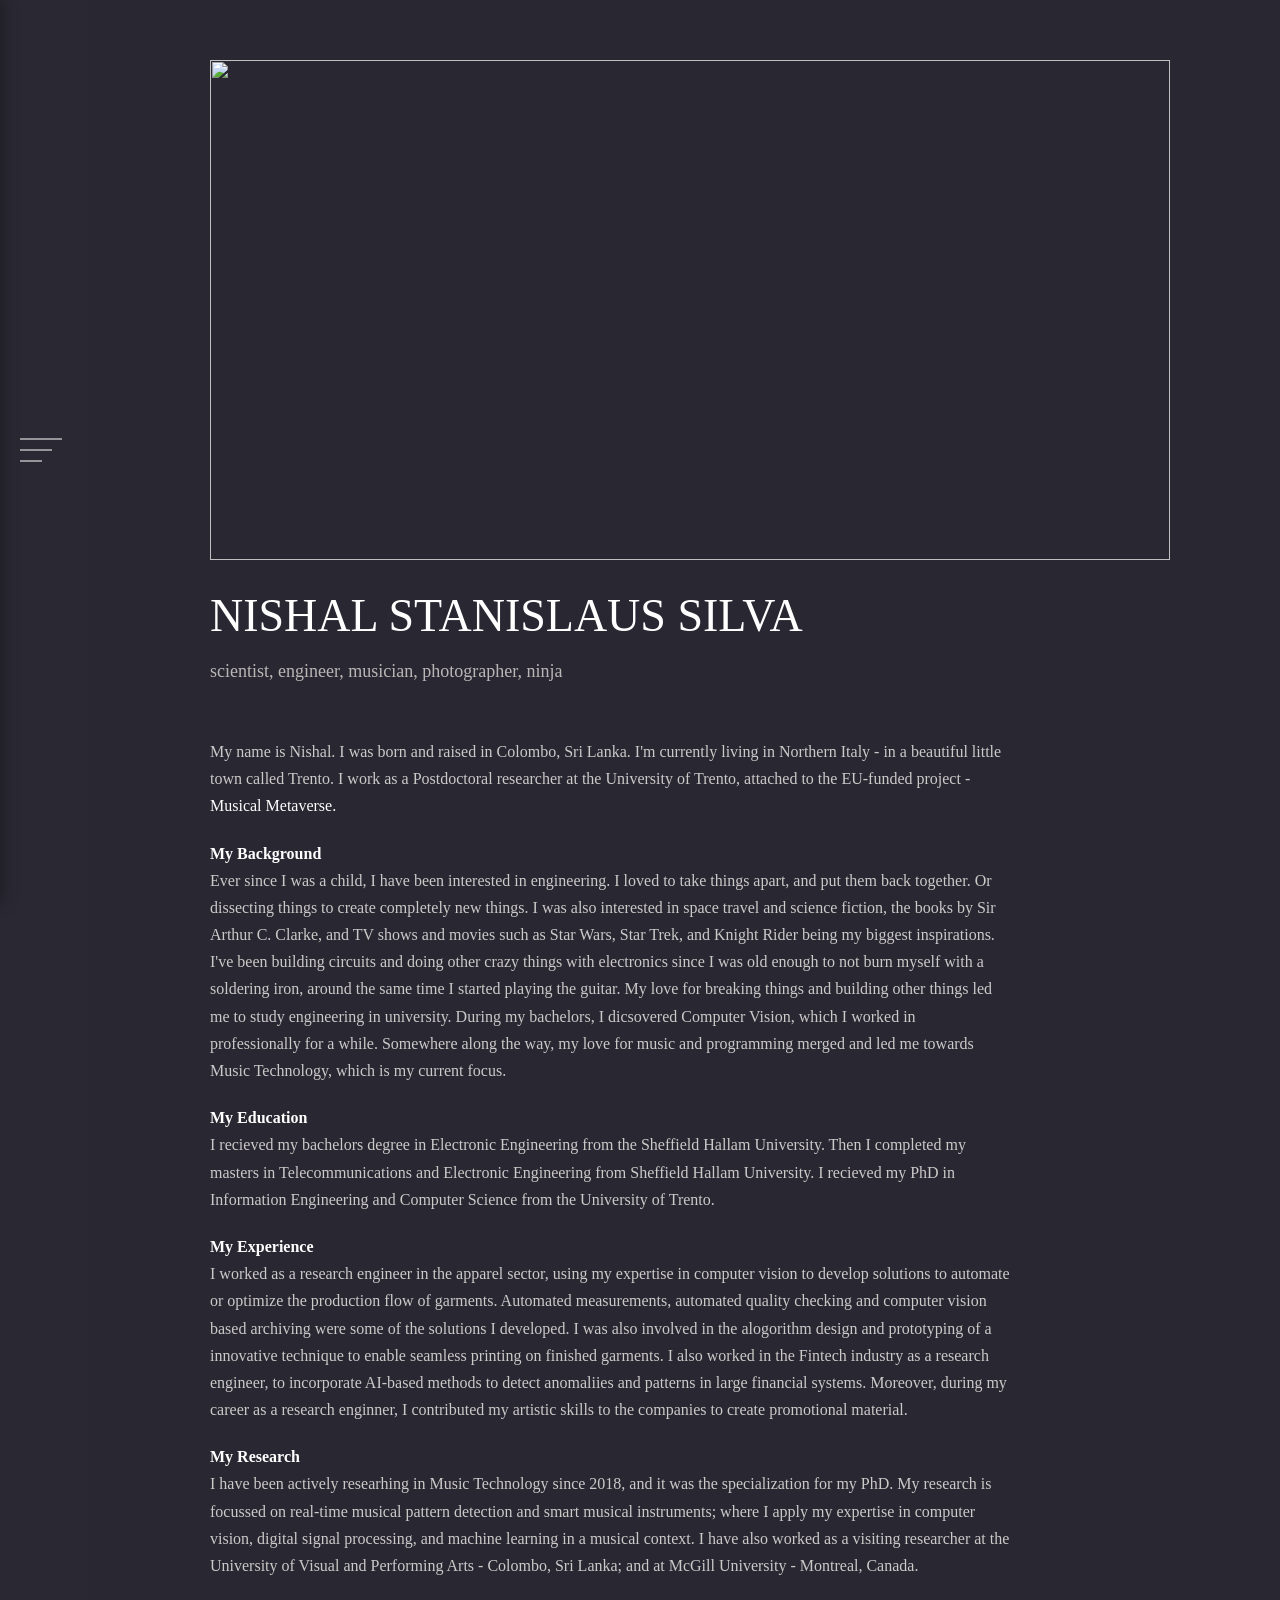
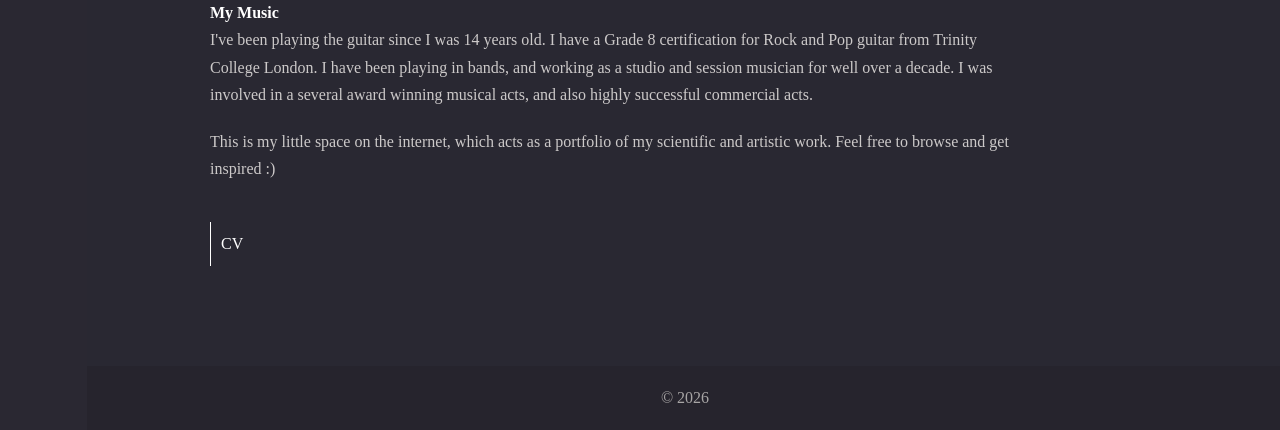
==== about.html @ fa731718 "08-09-202622:12" ====
<!DOCTYPE html>
<html lang="en">
<head>
	<meta charset="UTF-8">
	<meta http-equiv="X-UA-Compatible" content="IE=edge">
	<meta name="viewport" content="width=device-width, initial-scale=1, maximum-scale=1">

	<title>NISHAL</title>

	<link rel="shortcut icon" href="images/icon-black.svg" type="image/x-icon">
	<link rel="icon" href="images/icon-black.svg" type="image/x-icon">
	<link rel="stylesheet" href="css/swiper-bundle.min.css">
	<!-- <link rel="stylesheet" href="css/font-awesome.min.css"> -->
	<link rel="stylesheet" href="https://cdnjs.cloudflare.com/ajax/libs/font-awesome/6.0.0-beta3/css/all.min.css">
	<link rel="stylesheet" href="css/magnific-popup.min.css">
	<link rel="stylesheet" href="css/animate.min.css">
	<link rel="stylesheet" href="css/main.css">
</head>
<body>

<div class="menu-overlay"></div>

<main class="main">

	<div class="s-about">
		
		<div class="sidebar">
			<div class="menu-wrap">
				<a href="index.html" class="sidebar-logo">
					<img src="images/logo-gray.svg" alt="Nishal">
				</a>
				<nav class="menu-nav">
					<ul>
						<li><a href="index.html">Home</a></li>
						<li><a href="about.html">About me</a></li>
						<li><a href="cv.html">CV</a></li>
						<li><a href="research.html">Research</a></li>
						<li><a href="publications.html">Publications</a></li>
						<li><a href="music.html">Music</a></li>
						<li><a href="photography.html">Photography</a></li>
						<!-- <li><a href="gallery.html">Gallery</a></li>
						<li><a href="contact.html">Contact</a></li> -->
					</ul>
	
					<div class="menu-contacts">
						<a href="https://t.me/ns2max" target="_blank" class="menu-contacts__item">
							<span class="menu-contacts__icon">
								<i class="fab fa-telegram"></i>
							</span>
							<p>ns2max</p>
						</a>
	
						<a href="index.html" class="menu-contacts__item">
							<span class="menu-contacts__icon">
								<i class="fa fa-envelope"></i>
							</span>
							<p>nishal.silva@unitn.it</p>
						</a>
	
						<div class="menu-social">
							<a href="https://www.linkedin.com/in/nishal-silva/" target="_blank" class="menu-social__item">
								<i class="fa-brands fa-linkedin"></i>
							</a>
							<a href="https://www.researchgate.net/profile/Nishal-Silva-3" target="_blank" class="menu-social__item">
								<i class="fa-brands fa-researchgate"></i>
							</a>
							<a href="https://orcid.org/0000-0003-0406-7459" target="_blank" class="menu-social__item">
								<i class="fa-brands fa-orcid"></i>
							</a>
							<a href="https://github.com/ns2max" target="_blank" class="menu-social__item">
								<i class="fa-brands fa-github"></i>
							</a>
							<a href="https://www.instagram.com/nishal91" target="_blank" class="menu-social__item">
								<i class="fab fa-instagram"></i>
							</a>
						</div>
					</div>
					<div class="menu-close__wrap">
						<a href="#" class="menu-close"><img style="transform: rotate(180deg);" src="images/arrow-right.svg" alt=""></a>
					</div>
				</nav>
			</div>
	
			<a href="index.html" class="logo">
				<img src="images/logo-gray.svg" alt="">
			</a>
	
			<a href="#" class="hamburger-button">
				<span></span>
				<span></span>
				<span></span>
			</a>
		</div>

		<div class="content-page about-content content" style="background-image: url('images/image-bg-3.jpg');">
			<div class="content-inner">
				<div class="left">
						<div class="left-avatar">
							<img src="images/gallery/56.jpg" class="wow animate__fadeInLeft" alt="">
						</div>
					</div>

				<div class="right">
					<div class="left-text">
						<h2 class="title wow animate__slideInLeft" data-wow-delay="0.1s">Nishal Stanislaus Silva</h2>
						<div class="subtitle wow animate__slideInLeft" data-wow-delay="0.2s">scientist, engineer, musician, photographer, ninja</div>
						
						<div class="about-desc">
							<p class="wow animate__fadeInLeft" data-wow-delay="0.3s"><strong class="color-white"></strong> <br>
								My name is Nishal. I was born and raised in Colombo, Sri Lanka. I'm currently living in Northern Italy - in a beautiful little town called Trento. I work as a Postdoctoral researcher at the University of Trento, attached to the EU-funded project - <a href="https://musmet.eu/">Musical Metaverse.</a></p>

							<p class="wow animate__fadeInLeft" data-wow-delay="0.3s"><strong class="color-white">My Background</strong> <br>
								Ever since I was a child, I have been interested in engineering. I loved to take things apart, and put them back together. Or dissecting things to create completely new things. I was also interested in space travel and science fiction, the books by Sir Arthur C. Clarke, and TV shows and movies such as Star Wars, Star Trek, and Knight Rider being my biggest inspirations. I've been building circuits and doing other crazy things with electronics since I was old enough to not burn myself with a soldering iron, around the same time I started playing the guitar. My love for breaking things and building other things led me to study engineering in university. During my bachelors, I dicsovered Computer Vision, which I worked in professionally for a while. Somewhere along the way, my love for music and programming merged and led me towards Music Technology, which is my current focus.</p>

							<p class="wow animate__fadeInLeft" data-wow-delay="0.3s"><strong class="color-white">My Education</strong> <br>
								I recieved my bachelors degree in Electronic Engineering from the Sheffield Hallam University. Then I completed my masters in Telecommunications and Electronic Engineering from Sheffield Hallam University. I recieved my PhD in Information Engineering and Computer Science from the University of Trento.</p>

							<p class="wow animate__fadeInLeft" data-wow-delay="0.3s"><strong class="color-white">My Experience</strong> <br> 
								I worked as a research engineer in the apparel sector, using my expertise in computer vision to develop solutions to automate or optimize the production flow of garments. Automated measurements, automated quality checking and computer vision based archiving were some of the solutions I developed. I was also involved in the alogorithm design and prototyping of a innovative technique to enable seamless printing on finished garments. I also worked in the Fintech industry as a research engineer, to incorporate AI-based methods to detect anomaliies and patterns in large financial systems. Moreover, during my career as a research enginner, I contributed my artistic skills to the companies to create promotional material.</p>

							<p class="wow animate__fadeInLeft" data-wow-delay="0.3s"><strong class="color-white">My Research</strong> <br>
								I have been actively researhing in Music Technology since 2018, and it was the specialization for my PhD. My research is focussed on real-time musical pattern detection and smart musical instruments; where I apply my expertise in computer vision, digital signal processing, and machine learning in a musical context. I have also worked as a visiting researcher at the University of Visual and Performing Arts - Colombo, Sri Lanka; and at McGill University - Montreal, Canada.</p>

							<p class="wow animate__fadeInLeft" data-wow-delay="0.3s"><strong class="color-white">My Music</strong> <br>
								I've been playing the guitar since I was 14 years old. I have a Grade 8 certification for Rock and Pop guitar from Trinity College London. I have been playing in bands, and working as a studio and session musician for well over a decade. I was involved in a several award winning musical acts, and also highly successful commercial acts.</p>

							<p class="wow animate__fadeInLeft" data-wow-delay="0.3s">
								This is my little space on the internet, which acts as a portfolio of my scientific and artistic work. Feel free to browse and get inspired :)</p>

							<!-- <p class="wow animate__fadeInLeft" data-wow-delay="0.6s">With love for art and music, <strong class="color-white">Nishal Silva</strong></p> -->
						</div>

						<a class="link-portfolio wow animate__fadeInLeft" href="cv.html" data-wow-delay="1.2s">
							CV
							<img src="images/arrow-right.svg" alt="">
							<span class="right-border"></span>
						</a>
					</div>
				</div>
			</div>
		</div><!-- end about-content -->
	</div><!-- end s-about -->



</main>

<footer class="site-footer">
	<div class="footer-copyright">
		© 2026
	</div>
</footer>


<script src="js/jquery-3.7.0.min.js"></script>
<script src="js/swiper-bundle.min.js"></script>
<script src="js/wow.min.js"></script>
<script src="js/masonry.pkgd.min.js"></script>
<script src="js/imagesloaded.pkgd.min.js"></script>
<script src="js/magnific-popup.min.js"></script>
<script src="js/blazy.min.js"></script>
<script src="js/parazoom.min.js"></script>
<script src="js/script.js"></script>
</body>
</html>
---- css/main.css ----
@counter-style sinhalese-decimal {
  system: numeric;
  symbols: '' 'අ' 'ආ' 'ඇ' 'ඈ' 'ඉ' 'ඊ' 'උ' 'ඌ' 'එ' 'ඒ' 'ඔ' 'ඕ' 'ක' 'ඛ' 'ග' 'ඝ' 'ච' 'ඡ' 'ජ' 'ඣ' 'ට' 'ඨ' 'ඩ' 'ඪ' 'ණ' 'ත' 'ථ' 'ද' 'ධ' 'න' 'ඳ' 'ප' 'ෆ' 'බ' 'භ' 'ම';
  suffix: '. ';
}



/* Project List Styles */
.project-list {
    list-style: none;
    padding: 0;
    margin: 20px 0;
}

.project-item {
    padding: 15px 20px;
    margin: 10px 0;
    background: rgba(255, 255, 255, 0.05);
    border-left: 3px solid transparent;
    cursor: pointer;
    transition: all 0.3s ease;
}

.project-item:hover {
    background: rgba(255, 255, 255, 0.1);
    border-left-color: #fff;
    transform: translateX(10px);
}

.project-title {
    font-size: 1.1em;
    font-weight: 500;
    color: #fff;
}

/* Modal Styles */
.modal {
    display: none;
    position: fixed;
    z-index: 9999;
    left: 0;
    top: 0;
    width: 100%;
    height: 100%;
    overflow: hidden;
    background-color: rgba(0, 0, 0, 0.88);
    animation: fadeIn 0.3s;
}

@keyframes fadeIn {
    from { opacity: 0; }
    to   { opacity: 1; }
}

.modal-content {
    position: relative;
    background-color: #1a1a1a;
    margin: 4vh auto;
    padding: 50px 50px 40px 50px;
    border: 1px solid #2e2e2e;
    width: 90vw;
    max-width: 1100px;
    height: 90vh;
    overflow-y: auto;
    animation: slideIn 0.3s;
    box-shadow: 0 8px 40px rgba(0, 0, 0, 0.7);
    box-sizing: border-box;
}

@keyframes slideIn {
    from { transform: translateY(-40px); opacity: 0; }
    to   { transform: translateY(0);     opacity: 1; }
}

.modal-close {
    color: #666;
    position: absolute;
    top: 18px;
    right: 28px;
    font-size: 32px;
    font-weight: 300;
    line-height: 1;
    cursor: pointer;
    transition: color 0.2s;
    z-index: 1;
}

.modal-close:hover { color: #fff; }

.modal-title {
    color: #fff;
    font-size: 1.8em;
    margin-bottom: 25px;
    font-weight: 600;
    padding-right: 40px;
    line-height: 1.3;
}

.modal-description {
    color: #bbb;
    line-height: 1.85;
    font-size: 0.97em;
}

.modal-description p { margin-bottom: 15px; }
.modal-description a { color: #6e8aa9; text-decoration: underline; }

/* Modal scrollbar */
.modal-content::-webkit-scrollbar       { width: 6px; }
.modal-content::-webkit-scrollbar-track { background: #111; }
.modal-content::-webkit-scrollbar-thumb { background: #444; border-radius: 3px; }
.modal-content::-webkit-scrollbar-thumb:hover { background: #666; }

/* Modal image grid — flexbox, no float, no b-lazy */
.modal-image-grid {
    display: flex;
    flex-wrap: wrap;
    gap: 12px;
    margin-top: 25px;
    padding-top: 25px;
    border-top: 1px solid #2e2e2e;
}

.modal-image-grid .modal-img-item {
    flex: 1 1 220px;
    min-width: 0;
}

.modal-image-grid .modal-img-item img {
    display: block;
    width: 100%;
    height: auto;
    border: 1px solid #2e2e2e;
    transition: opacity 0.3s ease;
}

.modal-image-grid .modal-img-item img:hover {
    opacity: 0.85;
    cursor: zoom-in;
}

.modal-image-grid .modal-img-item .img-caption {
    font-size: 0.78em;
    color: #666;
    margin-top: 5px;
    text-align: center;
    letter-spacing: 0.5px;
}

.modal-image-grid .modal-img-item video {
    display: block;
    width: 100%;
    height: auto;
    border: 1px solid #2e2e2e;
}

@media screen and (max-width: 768px) {
    .modal-content {
        width: 96vw;
        height: 92vh;
        margin: 3vh auto;
        padding: 35px 22px 30px 22px;
    }

    .modal-image-grid .modal-img-item {
        flex: 1 1 100%;
    }
}


/* Force images to display in modal */
.modal-description img {
    display: block !important;
    width: 100% !important;
    height: auto !important;
    max-width: 100% !important;
    opacity: 1 !important;
    visibility: visible !important;
    margin: 15px 0 !important;
}

.modal-description .grid-single {
    display: block !important;
    margin: 20px 0 !important;
    width: 100% !important;
}

.modal-description .grid-sizer {
    display: block !important;
    width: 100% !important;
}

.modal-description .grid-item {
    display: inline-block !important;
    width: 31% !important;
    margin: 1% !important;
    vertical-align: top !important;
    opacity: 1 !important;
    visibility: visible !important;
}

.modal-description .grid-item a {
    display: block !important;
    opacity: 1 !important;
    visibility: visible !important;
}

.modal-description .grid-item img {
    display: block !important;
    width: 100% !important;
    height: auto !important;
    opacity: 1 !important;
    visibility: visible !important;
}

/* Override any b-lazy styles that might hide images */
.modal-description img.b-lazy,
.modal-description img.b-loaded {
    opacity: 1 !important;
    visibility: visible !important;
}





/* publications in press class
/* ------------------------------------------------------------------------ */
.publications-list-inpress {
  /* list-style:armenian; */
  list-style-type: sinhalese-decimal;
  padding: 0;
  margin: 0;
}

.publications-list-inpress li {
  margin-bottom: 0.5em;
  padding-bottom: 0.25em;
  padding-top: 0.25em;
  padding-left: 1.5em;
  padding-right: 1.5em;
  border-bottom: 1px solid #ccc;
  border-top: 1px solid #ccc;
  border-left: 1px solid #ccc;
  border-right: 1px solid #ccc;
  background-color: rgba(187, 100, 50, 0.1);
  border-radius: 2px;
  line-height: 1.25em
}

.publications-list-inpress .pub-title {
  font-size:120%;
  text-decoration: none;
  color: #6e8aa9;
  font-weight: bold;
  padding-bottom: 0.25em;
}

.publications-list-inpress .pub-authors {
  padding-left: 1em;
  font-size:90%;
}

.publications-list-inpress .pub-year {
  padding-left: 0.1em;
  font-size:70%;
  color: #e55b5b;
}

.publications-list-inpress .pub-journal {
  padding-left: 1em;
  font-size:80%;
  color: #93bbaf;
} 


/* ------------------------------------------------------------------------ */
/* publications class */
.publications-list {
  /* list-style:armenian; */
  list-style-type: sinhalese-decimal;
  padding: 0;
  margin: 0;
}

.publications-list li {
  margin-bottom: 0.5em;
  padding-bottom: 0.25em;
  padding-top: 0.25em;
  padding-left: 1.5em;
  padding-right: 1.5em;
  border-bottom: 1px solid #ccc;
  border-top: 1px solid #ccc;
  border-left: 1px solid #ccc;
  border-right: 1px solid #ccc;
  /* background-color: #716868; */
  border-radius: 2px;
  line-height: 1.25em
}

.publications-list .pub-title {
  font-size:120%;
  text-decoration: none;
  color: #6e8aa9;
  font-weight: bold;
  padding-bottom: 0.25em;
}

.publications-list .pub-authors {
  padding-left: 1em;
  font-size:90%;
}

.publications-list .pub-year {
  padding-left: 0.1em;
  font-size:70%;
  color: #e55b5b;
}

.publications-list .pub-journal {
  padding-left: 1em;
  font-size:80%;
  color: #93bbaf;
}


/* ------------------------------------------------------------------------ */
/* publications-talks class */
.publications-talks {
  /* list-style:armenian; */
  list-style-type: sinhalese-decimal;
  padding: 0;
  margin: 0;
}

.publications-talks li {
  margin-bottom: 0.5em;
  padding-bottom: 0.25em;
  padding-top: 0.25em;
  padding-left: 1.5em;
  padding-right: 1.5em;
  border-bottom: 1px solid #ccc;
  border-top: 1px solid #ccc;
  border-left: 1px solid #ccc;
  border-right: 1px solid #ccc;
  /* background-color: #716868; */
  border-radius: 2px;
  line-height: 1.25em
}


.publications-talks .pub-title {
  font-size:120%;
  text-decoration: none;
  color: #6e8aa9;
  font-weight: bold;
  padding-bottom: 0.25em;
}

.publications-talks .pub-year {
  padding-left: 0.1em;
  font-size:70%;
  color: #e55b5b;
}

.publications-talks .pub-location {
  padding-left: 1em;
  font-size:80%;
  color: #93bbaf;
}





/* ------------------------------------------------------------------------ */
/* cvitems class */
.cvitems {
  list-style:none;
  /* list-style-type: sinhalese-decimal; */
  padding: 0;
  margin: 0;
}

.cvitems li {
  margin-bottom: 0.5em;
  padding-bottom: 0.25em;
  padding-top: 0.25em;
  padding-left: 0.25em;
  padding-right: 0.25em;
  border-top: 0.5px solid #ccc;
  line-height: 1.25em
}


.cvitems .cv-title {
  /* font-size:120%; */
  text-decoration: none;
  /* color: #6e8aa9; */
  font-weight: bold;
  padding-bottom: 0.25em;
}

.cvitems .cv-year {
  float: right;
  font-size:70%;
  font-style: italic;
  color: #e55b5b;
}

.cvitems .cv-location {
  padding-left: 1em;
  font-size:80%;
  color: #93bbaf;
}





/* Fonts START */
@font-face {
  font-family: 'Roboto';
  src: local('Roboto Bold'), local('Roboto-Bold'),
      url('../fonts/Roboto-Bold.woff2') format('woff2');
  font-weight: 700;
  font-style: normal;
  font-display: swap;
}

@font-face {
  font-family: 'Roboto';
  src: local('Roboto Light'), local('Roboto-Light'),
      url('../fonts/Roboto-Light.woff2') format('woff2');
  font-weight: 300;
  font-style: normal;
  font-display: swap;
}

@font-face {
  font-family: 'Roboto';
  src: local('Roboto Black'), local('Roboto-Black'),
      url('../fonts/Roboto-Black.woff2') format('woff2');
  font-weight: 900;
  font-style: normal;
  font-display: swap;
}

@font-face {
  font-family: 'Roboto';
  src: local('Roboto Medium'), local('Roboto-Medium'),
      url('../fonts/Roboto-Medium.woff2') format('woff2');
  font-weight: 500;
  font-style: normal;
  font-display: swap;
}

@font-face {
  font-family: 'Roboto';
  src: local('Roboto'), local('Roboto-Regular'),
      url('../fonts/Roboto-Regular.woff2') format('woff2');
  font-weight: normal;
  font-style: normal;
  font-display: swap;
}
/* Fonts END */


/* Global Styles START */
:root {
  --color-def: #2a2832;
  --color-2: #2B2C30;
  --color-1: #2a2832;
  --color-3: #2a1832;
  --color-4: #171521;
  --color-contact: #4c4d51;
}
* {
  box-sizing: border-box;
}

html, body {
  overflow-x: hidden;
}

body {
  font-family: 'Roboto';
  background-color: var(--color-def);
  color: #fff;
  line-height: 1.5;
  margin: 0;
  padding: 0;
  min-width: 320px;
  position: relative;
  font-weight: 300;
}

input, label, textarea, button {
  font-family: 'Roboto';
  outline: none;
}

.menu-overlay {
  display: block;
  position: absolute;
  top: 0;
  left: 0;
  width: 100%;
  height: 100%;
  background-color: rgba(31, 29, 37, .8);
  z-index: 9;
  transition: 0.8s ease;
  transform: translateX(100%);
}

.menu-overlay__active {
  transform: none;
}

h1, h2, h3, h4, h5, h6, p {
  margin: 0;
}
p {
  margin-bottom: 20px;
}

h1 {
  font-size: 60px;
  font-weight: 300;
}

h2 {
  font-size: 24px;
  font-weight: 300;
}

.title-wrapper {
  margin: 0 auto 30px auto;
  max-width: 500px;
}

input, textarea, div {
  box-sizing: border-box;
}

.title {
  font-size: 46px;
  line-height: 52px;
  margin-bottom: 15px;
  text-transform: uppercase;
}
.subtitle {
  font-weight: 300;
  line-height: 1.6;
  margin-bottom: 25px;
  color: #bbb6b6;
  font-size: 18px;
}

a {
  color: #fff;
  text-decoration: none;
}

.uppercase {
  text-transform: uppercase;
}

.content {
  width: 100%;
  padding-left: 85px;
}
.content-inner {
  max-width: 1200px;
  margin: 0 auto;
}


/* ====== Zoom effect ====== */
.mfp-zoom-in {
  /* start state */
  /* animate in */
  /* animate out */
}
.mfp-zoom-in .mfp-with-anim {
  opacity: 0;
  transition: all 0.2s ease-in-out;
  transform: scale(0.8);
}
.mfp-zoom-in.mfp-bg {
  opacity: 0;
  transition: all 0.3s ease-out;
}
.mfp-zoom-in.mfp-ready .mfp-with-anim {
  opacity: 1;
  transform: scale(1);
}
.mfp-zoom-in.mfp-ready.mfp-bg {
  opacity: 0.8;
}
.mfp-zoom-in.mfp-removing .mfp-with-anim {
  transform: scale(0.8);
  opacity: 0;
}
.mfp-zoom-in.mfp-removing.mfp-bg {
  opacity: 0;
}

/* ====== Newspaper effect ====== */
.mfp-newspaper {
  /* start state */
  /* animate in */
  /* animate out */
}
.mfp-newspaper .mfp-with-anim {
  opacity: 0;
  -webkit-transition: all 0.2s ease-in-out;
  transition: all 0.5s;
  transform: scale(0) rotate(500deg);
}
.mfp-newspaper.mfp-bg {
  opacity: 0;
  transition: all 0.5s;
}
.mfp-newspaper.mfp-ready .mfp-with-anim {
  opacity: 1;
  transform: scale(1) rotate(0deg);
}
.mfp-newspaper.mfp-ready.mfp-bg {
  opacity: 0.8;
}
.mfp-newspaper.mfp-removing .mfp-with-anim {
  transform: scale(0) rotate(500deg);
  opacity: 0;
}
.mfp-newspaper.mfp-removing.mfp-bg {
  opacity: 0;
}

/* ====== Move-horizontal effect ====== */
.mfp-move-horizontal {
  /* start state */
  /* animate in */
  /* animate out */
}
.mfp-move-horizontal .mfp-with-anim {
  opacity: 0;
  transition: all 0.3s;
  transform: translateX(-50px);
}
.mfp-move-horizontal.mfp-bg {
  opacity: 0;
  transition: all 0.3s;
}
.mfp-move-horizontal.mfp-ready .mfp-with-anim {
  opacity: 1;
  transform: translateX(0);
}
.mfp-move-horizontal.mfp-ready.mfp-bg {
  opacity: 0.8;
}
.mfp-move-horizontal.mfp-removing .mfp-with-anim {
  transform: translateX(50px);
  opacity: 0;
}
.mfp-move-horizontal.mfp-removing.mfp-bg {
  opacity: 0;
}

/* ====== Move-from-top effect ====== */
.mfp-move-from-top {
  /* start state */
  /* animate in */
  /* animate out */
}
.mfp-move-from-top .mfp-content {
  vertical-align: top;
}
.mfp-move-from-top .mfp-with-anim {
  opacity: 0;
  transition: all 0.2s;
  transform: translateY(-100px);
}
.mfp-move-from-top.mfp-bg {
  opacity: 0;
  transition: all 0.2s;
}
.mfp-move-from-top.mfp-ready .mfp-with-anim {
  opacity: 1;
  transform: translateY(0);
}
.mfp-move-from-top.mfp-ready.mfp-bg {
  opacity: 0.8;
}
.mfp-move-from-top.mfp-removing .mfp-with-anim {
  transform: translateY(-50px);
  opacity: 0;
}
.mfp-move-from-top.mfp-removing.mfp-bg {
  opacity: 0;
}

/* ====== 3d unfold ====== */
.mfp-3d-unfold {
  /* start state */
  /* animate in */
  /* animate out */
}
.mfp-3d-unfold .mfp-content {
  perspective: 2000px;
}
.mfp-3d-unfold .mfp-with-anim {
  opacity: 0;
  transition: all 0.3s ease-in-out;
  transform-style: preserve-3d;
  transform: rotateY(-60deg);
}
.mfp-3d-unfold.mfp-bg {
  opacity: 0;
  transition: all 0.5s;
}
.mfp-3d-unfold.mfp-ready .mfp-with-anim {
  opacity: 1;
  transform: rotateY(0deg);
}
.mfp-3d-unfold.mfp-ready.mfp-bg {
  opacity: 0.8;
}
.mfp-3d-unfold.mfp-removing .mfp-with-anim {
  transform: rotateY(60deg);
  opacity: 0;
}
.mfp-3d-unfold.mfp-removing.mfp-bg {
  opacity: 0;
}

/* ====== Zoom-out effect ====== */
.mfp-zoom-out {
  /* start state */
  /* animate in */
  /* animate out */
}
.mfp-zoom-out .mfp-with-anim {
  opacity: 0;
  transition: all 0.3s ease-in-out;
  transform: scale(1.3);
}
.mfp-zoom-out.mfp-bg {
  opacity: 0;
  transition: all 0.3s ease-out;
}
.mfp-zoom-out.mfp-ready .mfp-with-anim {
  opacity: 1;
  transform: scale(1);
}
.mfp-zoom-out.mfp-ready.mfp-bg {
  opacity: 0.8;
}
.mfp-zoom-out.mfp-removing .mfp-with-anim {
  transform: scale(1.3);
  opacity: 0;
}
.mfp-zoom-out.mfp-removing.mfp-bg {
  opacity: 0;
}

.mfp-with-fade .mfp-content, .mfp-with-fade.mfp-bg {
  opacity: 0;
  transition: opacity .5s ease-out;
}
.mfp-with-fade.mfp-ready .mfp-content {
  opacity: 1;
}
.mfp-with-fade.mfp-ready.mfp-bg {
  opacity: 0.8;
}
.mfp-with-fade.mfp-removing.mfp-bg {
  opacity: 0;
}

.text-center {
  text-align: center;
}
.color-white {
  color: #fff;
}

.prz-custom-cursor {
  background-repeat: no-repeat;
  background-size: contain;
}
.wow {
  animation-duration: 1.5s;
}
/* Global Styles END */

/* Settings START */
.settings-wrap {
  position: fixed;
  top: 50%;
  transform: translateY(-50%) translateX(calc(100% - 50px));
  right: 0;
  z-index: 15;
  display: flex;
  align-items: center;
  transition: 0.5s ease;
}
.settings-wrap.is-active {
  transform: translateY(-50%);
}
.settings-btn {
  color: var(--color-1);
  background-color: #fff;
  display: flex;
  justify-content: center;
  align-items: center;
  width: 50px;
  height: 50px;
  cursor: pointer;
  font-size: 22px;
}
.settings-btn i {
  animation: rotate 7s linear infinite;
}
@keyframes rotate {
  from {
    transform: rotate(0deg);
  }
  to {
    transform: rotate(360deg);
  }
}

.settings-content {
  background-color: #413f4b;
  color: #fff;
  min-width: 300px;
  padding: 30px 20px;
}

.settings-title {
  font-size: 18px;
  font-weight: 700;
  margin-bottom: 10px;
}

.settings-color-wrap {
  display: flex;
  column-gap: 10px;
}
.settings-color-item {
  width: 30px;
  height: 30px;
  display: inline-block;
  cursor: pointer;
  border: 1px solid #fff;
}
.settings-color-item.color-1 {
  background-color: var(--color-1);
}
.settings-color-item.color-2 {
  background-color: var(--color-2);
}
.settings-color-item.color-3 {
  background-color: var(--color-3);
}
.settings-color-item.color-4 {
  background-color: var(--color-4);
}
/* Settings END */

/* Sidebar START */
.sidebar-logo {
  position: absolute;
  top: 30px;
  left: 50px;
  z-index: 1;
}
.sidebar-logo img {
  max-width: 47px;
}
.menu-wrap {
  position: fixed;
  left: 0;
  top: 0;
  height: 100%;
  background-color: #8e9093;
  box-shadow: 0px 0px 15.3px 1.7px rgba(0, 0, 0, 0.34);
  z-index: 11;
  transition: 0.5s ease;
  transform: translateX(-100%);
  overflow-y: auto;
  -ms-overflow-style: none;
  scrollbar-width: none
}

.menu-nav {
  padding: 50px;
  padding-top: 200px;
  transition: 0.5s ease;
  opacity: 0;
  transform: translateX(-100%);
  z-index: 0;
  position: relative;
  
}

@media screen and (min-height: 610px) {
  .menu-nav {
    height: 100%;
  }
}

.menu-nav::before {
  content: '';
  display: block;
  position: absolute;
  top: 0;
  left: 0;
  width: 100%;
  height: 100%;
  background-color: var(--color-def);
  transition: 0.8s ease;
  transform: translateX(-100%);
  z-index: -1;
}

.menu-nav ul {
  padding: 0;
  margin: 0;
}

.menu-nav ul li {
  list-style-type: none;
}

.menu-nav ul li:nth-last-child(n+2) a {
  margin-bottom: 25px;
}

.menu-nav ul a {
  text-transform: uppercase;
  text-decoration: none;
  font-weight: 300;
  font-size: 20px;
  display: block;
  letter-spacing: 2px;
  position: relative;
  transition: 0.5s ease;
}

.menu-nav ul a:hover {
  transform: translateX(15px);
}

.menu-nav ul a:hover:before {
  opacity: 1;
}

.menu-nav ul a::before {
  content: '\f054';
  font: normal normal normal 15px/1 "FontAwesome";
  display: inline-block;
  transition: 0.5s ease;
  opacity: 0;
  margin-left: -15px;
  position: absolute;
  left: -15px;
  top: 50%;
  transform: translateY(-50%);
}

.menu-nav .menu-contacts {
  margin-top: 50px;
}

.menu-nav .menu-contacts .menu-contacts__item {
  display: flex;
  align-items: center;
  font-size: 16px;
  letter-spacing: 0;
  color: #fff;
  opacity: 0.5;
  transition: opacity 0.8s ease;
}

.menu-nav .menu-contacts .menu-contacts__item:hover {
  opacity: 1;
}

.menu-nav .menu-contacts .menu-contacts__icon {
  display: inline-block;
  margin-right: 15px;
  min-width: 20px;
  text-align: center;
}

.menu-nav .menu-contacts .menu-contacts__icon i {
  display: inline-block;
  font-size: 20px;
}

.menu-nav .menu-contacts .menu-contacts__item p {
  margin-bottom: 0;
}

.menu-nav .menu-contacts .menu-contacts__item:nth-last-child(n+2) {
  margin-bottom: 25px;
}

.menu-nav .menu-social {
  display: flex;
  column-gap: 10px;
  margin-top: 50px;
  margin-left: -10px;
}

.menu-nav .menu-social a {
  font-size: 24px;
  display: flex;
  flex-direction: column;
  align-items: center;
  justify-content: center;
  color: rgba(255, 255, 255, 0.7);
  transition: 0.7s ease;
  border: 2px solid transparent;
  width: 40px;
  height: 40px;
  border-radius: 50%;
}

.menu-nav .menu-social a i {
  font-size: 18px;
}

.menu-nav .menu-social a:hover {
  color: #fff;
  border: 2px solid #fff;
}

.menu-close__wrap {
  margin-top: 30px;
}

.menu-close {
  display: flex;
  flex-direction: column;
  justify-content: center;
  height: 50px;
  width: 70px;
  position: relative;
}

.menu-close:hover img {
  margin-left: -20px;
}

.menu-close img {
  width: 40px;
  transition: 0.5s ease;
}

.menu-active {
  transform: none;
}

.menu-item-active {
  opacity: 1;
  transform: none;
}

.menu-item-active::before {
  transform: none;
}

.def-row {
  display: flex;
}

.sidebar {
  position: absolute;
  left: 0;
  top: 0;
  z-index: 9;
  background-color: var(--color-def);
  height: 100%;
  padding: 30px 20px;
}

.sidebar .logo {
  display: block;
}

.sidebar .logo img {
  width: 47px;
  display: block;
}

.sidebar .hamburger-button {
  display: block;
  position: fixed;
  top: 50%;
  transform: translateY(-50%);
  width: 42px;
}

.sidebar .hamburger-button:hover span:nth-child(1) {
  width: 22px;
}

.sidebar .hamburger-button:hover span:nth-child(2) {
  width: 32px;
}

.sidebar .hamburger-button:hover span:nth-child(3) {
  width: 42px;
}

.sidebar .hamburger-button span {
  display: block;
  height: 1px;
  background-color: #fff;
}

.sidebar .hamburger-button span:nth-last-child(n+2) {
  margin-bottom: 10px;
}

.sidebar .hamburger-button span:nth-child(1) {
  width: 42px;
  transition: 0.3s ease;
}

.sidebar .hamburger-button span:nth-child(2) {
  width: 32px;
}

.sidebar .hamburger-button span:nth-child(3) {
  width: 22px;
  transition: 0.5s ease;
}
/* Sidebar END */


/* Banner START */
.prelodaer-wrap {
  position: fixed;
  top: 0;
  left: 0;
  width: 100%;
  height: 100%;
  background-color: #8e9093;
  z-index: 99;
  animation: preloader 1.8s 1.8s ease forwards;
}
.preloader-item {
  display: flex;
  justify-content: center;
  align-items: center;
  height: 100%;
  position: relative;
  z-index: 0;
}
.preloader-item::after {
  content: '';
  display: block;
  position: absolute;
  top: 0;
  left: 0;
  width: 100%;
  height: 100%;
  background-color: var(--color-def);
  transform: translateX(100%);
  animation: overlay 2s 0.1s ease forwards;
  z-index: -1;
}
.preloader-item img {
  max-width: 120px;
  display: block;
  transform: translateX(100%);
  opacity: 0;
  animation: overlay 2s 0.5s ease forwards;
}

@keyframes overlay {
  from {
    transform: translateX(100%);
    opacity: 0;
  }
  to {
    transform: none;
    opacity: 1;
  }
}
@keyframes img {
  from {
    transform: translateX(100%);
  }
  to {
    transform: none;
  }
}
@keyframes preloader {
  from {
    transform: translateX(0);
  }
  to {
    transform: translateX(-100%);
  }
}

.home {
  height: 100vh;
}

.swiper-banner .swiper-slide {
  padding: 70px 70px 70px 0;
}
.banner-item {
  height: calc(100vh - 140px);
  padding: 150px 70px 70px 70px;
  display: flex;
  flex-direction: column;
  justify-content: center;
  position: relative;
  z-index: 0;
  background-repeat: no-repeat;
  background-size: cover;
  box-shadow: 0px 4px 4px rgba(34, 32, 32, 0.1);
}
.banner-item::before {
  content: '';
  display: block;
  position: absolute;
  top: 0;
  left: 0;
  width: 100%;
  height: 100%;
  background-color: rgba(65, 54, 54, 0.5);
  z-index: -1;
}
.banner-content {
  max-width: 650px;
}
.banner-content-wide {
  max-width: 850px;
}
.banner-title-mini {
  font-size: 16px;
  display: inline-block;
  margin-bottom: 20px;
}
.banner-title-mini::before {
  content: '';
  display: inline-block;
  height: 1px;
  width: 30px;
  background-color: #fff;
  margin-right: 20px;
  vertical-align: middle;
}
.banner-title {
  font-size: 45px;
  line-height: 55px;
  font-weight: 700;
  margin-bottom: 5px;
}
.banner-desc {
  color: #f0eded;
  font-size: 18px;
  line-height: 24px;
  max-width: 550px;
}
.banner-desc-wide {
  color: #f0eded;
  font-size: 18px;
  line-height: 24px;
  max-width: 850px;
}


.animeslide-slide.swiper-slide-active [data-animate] {
	opacity: 1;
	transform: none;
}
.animeslide-slide.swiper-slide-active .banner-title-mini {
	transition-delay: 0.3s;
}
.animeslide-slide.swiper-slide-active .banner-title {
	transition-delay: 0.6s;
}
.animeslide-slide.swiper-slide-active .banner-desc {
	transition-delay: 0.9s;
}
.animeslide-slide.swiper-slide-active .banner-desc-wide {
	transition-delay: 0.9s;
}
.animeslide-slide.swiper-slide-active .banner-btn {
	transition-delay: 1.2s;
}
.animeslide-slide.swiper-slide-active .banner-right img {
	transition-delay: 1.6s;
}
.animeslide-slide.swiper-slide-active .banner-right::before {
	transition-delay: 1.8s;
	transition-duration: 0.8s;
	opacity: 1;
}
 
[data-animate] {
	opacity: 0;
	transition: all 0.8s ease-out;
}
[data-animate="bottom"] {
	transform: translate3d(0, 15px, 0);
}

.banner-nav-wrap {
  background-color: var(--color-def);
  display: flex;
  align-items: center;
  column-gap: 20px;
  position: absolute;
  bottom: 70px;
  right: 70px;
  z-index: 1;
  height: 60px;
  width: 400px;
  padding: 0 20px;
}
.banner-btn a {}

.swiper-banner .swiper-button-next, .swiper-rtl .swiper-button-prev,
.swiper-banner .swiper-button-prev, .swiper-rtl .swiper-button-next,
.swiper-banner .swiper-scrollbar {
  color: #fff;
  position: static;
  margin: 0;
}
.swiper-banner .swiper-button-next::after, .swiper-rtl .swiper-button-prev::after,
.swiper-banner .swiper-button-prev::after, .swiper-rtl .swiper-button-next::after {
  font-size: 22px !important;
}
.swiper-banner .swiper-scrollbar-drag {
  background-color: #c5c5ca;
}
/* Banner END */


/* Contact page START */
.contact-title {
  max-width: 600px;
  margin: 0 auto;
}
.contact-content {
  padding: 100px 0 100px 88px;
  min-height: 100vh;
  position: relative;
  z-index: 0;
  background-size: cover;
  background-repeat: no-repeat;
  display: flex;
  align-items: center;
}
.contact-content::before {
  content: '';
  position: absolute;
  top: 0;
  left: 0;
  width: 100%;
  height: 100%;
  z-index: -1;
  background-color: var(--color-def);
  opacity: 0.7;
}
.contact-content .title-center {
  max-width: 700px;
  margin: 0 auto 50px auto;
}
.contact-row {
  display: flex;
  align-items: center;
  justify-content: center;
  column-gap: 40px;
}

.s-contact .left {
  padding: 60px 40px 40px 40px;
  background-color: #333335;
  width: 400px;
  font-weight: 300;
}

.s-contact .left label,
.s-contact .left input,
.s-contact .left textarea {
  display: block;
  font-size: 16px;
  color: #fff;
  font-weight: 300;
  transition: 0.35s ease;
}

.s-contact .left input,
.s-contact .left textarea {
  background-color: transparent;
  border: 1px solid #797a7d;
  padding: 10px 20px;
  width: 100%;
  margin-bottom: 10px;
}

.s-contact .left label {
  background-color: #3c3a3a;
  display: inline-block;
  position: absolute;
  top: -10px;
  left: 10px;
  padding-left: 10px;
  padding-right: 10px;
  transition: 0.5s ease;
  color: #bab9b9;
  font-size: 14px;
}

.input-field {
  position: relative;
  margin-bottom: 30px;
}
.input-field:hover input,
.input-field:hover textarea {
  border-color: #fff;
}
.input-field:hover label {
  color: #fff;
}
.input-field input:focus,
.input-field textarea:focus {
  border-color: #fff;
}
.input-field input:focus ~ label,
.input-field textarea:focus ~ label {
  color: #fff;
}

.input-field.is-active label {
  color: #fff;
}
.input-field.is-active input,
.input-field.is-active textarea {
  border-color: #fff;
}

.s-contact .button-field {
  text-align: center;
}
.s-contact .left button {
  background-color: #707174;
  color: #fff;
  border: none;
  display: inline-block;
  font-weight: 300;
  padding: 15px 50px;
  font-size: 16px;
  text-transform: uppercase;
  font-weight: 300;
  cursor: pointer;
  overflow: hidden;
  position: relative;
  z-index: 0;
  transition: 0.5s ease;
}
.s-contact .left button:hover::after {
  transform: none;
}
.s-contact .left button::after {
  content: '';
  display: block;
  position: absolute;
  background-color: #636467;
  top: 0;
  left: 0;
  width: 100%;
  height: 100%;
  z-index: -1;
  transition: 0.5s ease;
  transform: translateY(-100%);
}

.contact-info-item {
  display: flex;
  font-size: 18px;
  margin-bottom: 20px;
}
.contact-info-title {
  font-size: 20px;
  font-weight: 400;
  margin-bottom: 5px;
}
.contact-info-icon {
  margin-right: 15px;
  min-width: 24px;
  text-align: center;
  font-size: 20px;
}

.contact-social {
  margin-top: 50px;
}
.contact-social-title {
  margin-bottom: 15px;
  font-size: 20px;
  font-weight: 400;
}
.contact-social-row {
  display: flex;
  column-gap: 10px;
  margin-left: -10px;
}
.contact-social-row a {
  font-size: 24px;
  display: flex;
  flex-direction: column;
  align-items: center;
  justify-content: center;
  color: rgba(255, 255, 255, 0.7);
  transition: 0.7s ease;
  border: 2px solid transparent;
  width: 40px;
  height: 40px;
  border-radius: 50%;
}
.contact-social-row a i {
  font-size: 18px;
}
.contact-social-row a:hover {
  color: #fff;
  border: 2px solid #fff;
}
.mfp-bg {
  opacity: .6;
}
.form-alert {
  max-width: 370px;
  margin: auto;
  text-align: center;
  background: #39393c;
  padding: 50px 30px;
  position: relative;
}
.form-alert p {
  margin-bottom: 0;
}
.mfp-close-btn-in .mfp-close {
  color: #fff !important;
}
/* Contact page END */

/* Album START */
.gallery-content {
  min-height: 1000px;
  overflow: hidden;
}
.grid-album {
  display: none;
}
.grid-album.is-active {
  display: block;
}

.album-tab {
  display: flex;
  justify-content: center;
  flex-wrap: wrap;
  column-gap: 15px;
  margin-bottom: 30px;
}

.album-tab a {
  border: 2px solid rgba(255, 255, 255, 0.7);
  border-radius: 30px;
  display: inline-block;
  padding: 5px 25px;
  transition: 0.5s ease;
  margin-bottom: 15px;
}
.album-tab a:hover {
  background-color: #fff;
  color: #000;
}
.album-tab a.is-active {
  background-color: #fff;
  color: #000;
  font-weight: 500;
}

.album-item a:hover .album-thumb img {
  transform: scale(1.1);
}
.album-thumb {
  margin-bottom: 10px;
  overflow: hidden;
}
.album-thumb img {
  width: 100%;
  height: 100%;
  display: block;
  transition: transform 1s ease;
}

.album-name {
  font-size: 22px;
  font-weight: 500;
  margin-bottom: 5px;
}
.album-desc {
  color: #c8c6c6;
  margin-bottom: 20px;
}

.grid-album::after {
  content: '';
  display: block;
  clear: both;
}
.grid-album .grid-sizer,
.grid-album .grid-item {
  width: calc(33% - 15px);
  margin-bottom: 15px;
}

.grid-album .grid-item {
  float: left;
  z-index: 0;
  overflow: hidden;
}
/* Album END */

/* Gallery START */
.grid-single {
  border-bottom: 1px solid #464545;
  padding-bottom: 50px;
}
.grid-single::after {
  content: '';
  display: block;
  clear: both;
}

.grid-single .grid-sizer,
.grid-single .grid-item {
  width: calc(25% - 15px);
  margin-bottom: 15px;
}

.grid-single .grid-item-video {
  width: calc(25% - 15px);
  margin-bottom: 15px;
}


.grid-single .grid-item {
  float: left;
  z-index: 0;
  overflow: hidden;
}


.grid-single .grid-item:hover a::before,
.grid-single .grid-item:hover a::after {
  opacity: 1;
}

.grid-single .grid-item img {
  display: block;
  width: 100%;
  transition: 0.35s ease;
}



.gallery-wrap {
  margin-left: 100px;
  padding: 100px 0;
}

.gallery-wrap .def-title-wrapper {
  text-align: center;
}

.b-lazy {
  -webkit-transition: opacity 500ms ease-in-out;
     -moz-transition: opacity 500ms ease-in-out;
       -o-transition: opacity 500ms ease-in-out;
          transition: opacity 500ms ease-in-out;
           max-width: 100%;
             opacity: 0;
}
.b-lazy.b-loaded {
  opacity: 1;
}

.grid-nav-wrap {
  display: flex;
  justify-content: center;
  align-items: center;
  margin-top: 35px;
  column-gap: 30px;
}
.grid-nav-wrap a {
  display: inline-block;
  padding: 10px 25px;
  background-color: #383636;
  font-weight: 300;
  font-size: 16px;
  transition: background-color 0.35s ease;
  vertical-align: middle;
}
.grid-nav-wrap a:hover {
  background-color: #545050;
}
/* Gallery END */



/* About page START */
.about-content {
  padding: 60px 0 100px 100px;
  position: relative;
  z-index: 0;
  background-size: cover;
  background-repeat: no-repeat;
}
.about-content::before {
  content: '';
  position: absolute;
  top: 0;
  left: 0;
  width: 100%;
  height: 100%;
  z-index: -1;
  background-color: var(--color-def);
  opacity: 0.8;
}
.about-content .content-inner {
  max-width: 1000px;
  padding: 0 20px;
}
.s-about .sub-title {
  font-size: 18px;
  margin-bottom: 15px;
  font-weight: 500;
}
.about-desc {
  line-height: 1.7;
}
.about-desc {
  color: #ccc9c9;
}
.about-content .left-avatar {
  height: 500px;
  overflow: hidden;
  margin-bottom: 30px;
}
.about-content .right {
  max-width: 800px;
}
.about-content .left img {
  width: 100%;
  height: 100%;
  object-fit: cover;
  display: block;
}
.link-portfolio {
  display: flex;
  align-items: center;
  font-weight: 300;
  margin-top: 40px;
  border-left: 1px solid #fff;
  padding-left: 10px;
  padding-top: 10px;
  padding-bottom: 10px;
  position: relative;
  width: 200px;
  overflow: hidden;
}

.link-portfolio:hover img {
  transform: translateX(40%);
}

.link-portfolio:hover::before, .link-portfolio:hover::after {
  width: 100%;
}

.link-portfolio:hover .right-border {
  height: 100%;
}

.link-portfolio img {
  margin-left: 15px;
  width: 35px;
  transition: 0.5s ease;
}

.link-portfolio::before, .link-portfolio::after {
  content: '';
  display: block;
  position: absolute;
  transition: 0.5s ease;
  height: 1px;
  width: 0;
  background-color: #fff;
}

.link-portfolio::before {
  top: 0;
  left: 0;
}

.link-portfolio::after {
  bottom: 0;
  right: 0;
}

.link-portfolio .right-border {
  display: block;
  position: absolute;
  transition: 0.5s ease;
  height: 0;
  width: 1px;
  background-color: #fff;
  right: 0;
  bottom: 0;
}
/* About page END */

/* Footer START */
.site-footer {
  padding: 20px 20px 20px 110px;
  background-color: var(--color-def);
  filter: brightness(0.9)
}
.footer-copyright {
  text-align: center;
  color: #bab7b7;
}
/* Footer END */


/* Responsive START */
@media screen and (max-width: 1024px) {
  .container-full {
    padding: 0 20px;
  }
  .grid-single .grid-sizer,
  .grid-single .grid-item {
    width: calc(33% - 15px);
  }
}

@media screen and (max-width: 992px) {

  /* Sidebar 992 START */
  .menu-nav {
    padding-top: 120px;
  }
  /* Sidebar 992 END */

  /* Banner 992 START */
  .swiper-banner .swiper-slide {
    padding: 30px 30px 30px 0;
  }
  .banner-item {
    padding: 150px 50px 70px 50px;
    height: auto;
  }
  .banner-nav-wrap {
    bottom: 30px;
    right: 30px;
  }
  /* Banner 992 END */

  /* About 992 START */
  .about-content {
    padding: 40px 0 100px 100px;
  }
  /* About 992 END */

  /* Contact page 992 START */
  .contact-row {
    flex-direction: column;
  }
  .s-contact .left {
    margin-bottom: 30px;
  }
  /* Contact page 992 END */

}

@media screen and (max-width: 768px) {

  /* Sidebar 768 START */
  .sidebar {
    height: auto;
    width: 100%;
    padding: 10px 20px;
    display: flex;
    justify-content: space-between;
    align-items: center;
  }
  .sidebar .hamburger-button {
    top: 0;
    right: 0;
    transform: none;
    position: static;
  }
  .sidebar .logo {
    position: static;
  }

  .content {
    padding-left: 0;
    margin-top: 52px;
  }
  /* Sidebar 768 END */

  /* Banner 768 START */
  .swiper-banner .swiper-slide {
    padding: 0;
  }
  .banner-nav-wrap {
    bottom: 0;
    right: 0;
  }
  .banner-title {
    font-size: 32px;
    line-height: 42px;
  }
  .banner-item {
    padding: 100px 40px 150px 40px;
    height: calc(100vh - 52px);
    background-position: center center;
  }
  /* Banner 768 END */

  /* Album 768 START */
  .gallery-wrap {
    margin-left: 0;
  }
  .gallery-wrap .content-inner {
    padding: 0 40px;
  }
  .grid-album .grid-sizer, 
  .grid-album .grid-item {
    width: calc(50% - 10px);
  }
  /* Album 768 END */

  /* Contact page 768 START */
  .contact-content {
    padding: 100px 40px;
  }
  /* Contact page 768 END */

  /* Footer 768 START */
  .site-footer {
    padding: 20px;
  }
  .footer-copyright {
    font-size: 14px;
  }
  /* Footer 768 END */

}

@media screen and (max-width: 575px) {

  /* Global 575 START */
  .title {
    font-size: 40px;
    margin-bottom: 10px;
  }
  .subtitle {
    font-size: 16px;
  }
  .preloader-item img {
    max-width: 80px;
  }
  /* Global 575 END */

  .grid-single .grid-sizer,
  .grid-single .grid-item {
    width: calc(50% - 10px);
    margin-bottom: 10px;
  }

  /* About 575 START */
  .about-content .left-avatar {
    height: 340px;
  }
  /* About 575 END */

  /* Album 575 START */
  .gallery-wrap .content-inner {
    padding: 0 20px;
  }
  .grid-album .grid-sizer, 
  .grid-album .grid-item {
    width: 100%;
  }
  /* Album 575 END */

  /* Gallery single 575 START */
  .grid-single {
    padding-bottom: 50px;
  }
  /* Gallery single 575 END */

  /* Contact page 575 START */
  .contact-content {
    padding: 110px 20px 50px 20px;
  }
  .s-contact .left {
    width: 100%;
    max-width: 400px;
    padding: 40px 20px;
  }
  /* Contact page 575 END */

}

@media screen and (max-width: 480px) {

  /* Sidebar 480 START */
  .sidebar {
    padding: 8px 20px;
  }
  .sidebar-logo {
    top: 20px;
    left: 25px;
  }
  .sidebar .logo img {
    width: 40px;
  }
  .sidebar .hamburger-button span:nth-last-child(n+2) {
    margin-bottom: 9px;
  }
  .menu-nav {
    padding: 130px 25px 25px 25px;
  }
  .menu-nav ul a {
    font-size: 18px;
  }
  .menu-close__wrap {
    left: 25px;
  }
  .menu-nav .menu-contacts {
    margin-top: 50px;
  }
  .menu-nav .menu-social {
    margin-top: 50px;
  }
  /* Sidebar 480 END */

  /* Banner 480 START */
  .banner-item {
    padding: 60px 30px 100px 30px;
  }
  .banner-nav-wrap {
    width: 100%;
    max-width: 400px;
  }
  /* Banner 480 END */

}
/* Responsive END */








/* ============================================================
   Research Page — Filterable Card Grid
============================================================ */

.research-filter {
    display: flex;
    gap: 10px;
    flex-wrap: wrap;
    margin-bottom: 35px;
}

.filter-btn {
    background: transparent;
    border: 1px solid rgba(255, 255, 255, 0.25);
    color: #aaa;
    padding: 6px 22px;
    border-radius: 20px;
    cursor: pointer;
    font-family: 'Roboto';
    font-size: 13px;
    font-weight: 300;
    letter-spacing: 1.2px;
    text-transform: uppercase;
    transition: all 0.3s ease;
}

.filter-btn:hover,
.filter-btn.active {
    background: #fff;
    color: #1a1a1a;
    border-color: #fff;
    font-weight: 500;
}

.project-grid {
    display: grid;
    grid-template-columns: repeat(auto-fill, minmax(270px, 1fr));
    gap: 18px;
}

.project-card {
    position: relative;
    background: rgba(255, 255, 255, 0.04);
    border: 1px solid rgba(255, 255, 255, 0.08);
    padding: 25px 25px 40px 25px;
    cursor: pointer;
    transition: all 0.3s ease;
    overflow: hidden;
}

.project-card:hover {
    background: rgba(255, 255, 255, 0.09);
    border-color: rgba(255, 255, 255, 0.28);
    transform: translateY(-5px);
    box-shadow: 0 8px 30px rgba(0, 0, 0, 0.4);
}

.project-card.hidden {
    display: none;
}

.card-badge {
    display: inline-block;
    font-size: 10px;
    letter-spacing: 1.8px;
    text-transform: uppercase;
    padding: 3px 11px;
    border-radius: 12px;
    margin-bottom: 14px;
    font-weight: 500;
}

.card-badges {
    display: flex;
    flex-wrap: wrap;
    gap: 6px;
    margin-bottom: 14px;
}

/* When badges are in a group, remove their own bottom margin */
.card-badges .card-badge {
    margin-bottom: 0;
}


.card-badge.music    { background: rgba(110, 138, 169, 0.2); color: #6e8aa9; border: 1px solid rgba(110,138,169,0.3); }
.card-badge.ai    { background: rgba(122, 66, 126, 0.2); color: #b490b5; border: 1px solid rgba(169, 110, 169, 0.3); }
.card-badge.cv       { background: rgba(147, 187, 175, 0.2); color: #93bbaf; border: 1px solid rgba(147,187,175,0.3); }
.card-badge.industry { background: rgba(229, 139, 139, 0.2); color: #e58b8b; border: 1px solid rgba(229,139,139,0.3); }
.card-badge.iot      { background: rgba(200, 170, 100, 0.2); color: #c8aa64; border: 1px solid rgba(200,170,100,0.3); }

.card-title {
    font-size: 1em;
    font-weight: 500;
    color: #fff;
    margin-bottom: 10px;
    line-height: 1.45;
}

.card-teaser {
    font-size: 0.85em;
    color: #888;
    line-height: 1.65;
}

.card-arrow {
    position: absolute;
    bottom: -30px;
    right: 20px;
    font-size: 0.8em;
    color: rgba(255, 255, 255, 0.4);
    letter-spacing: 1.2px;
    transition: bottom 0.3s ease, color 0.3s ease;
}

.project-card:hover .card-arrow {
    bottom: 14px;
    color: rgba(255, 255, 255, 0.8);
}

@media screen and (max-width: 768px) {
    .project-grid {
        grid-template-columns: 1fr;
    }
}
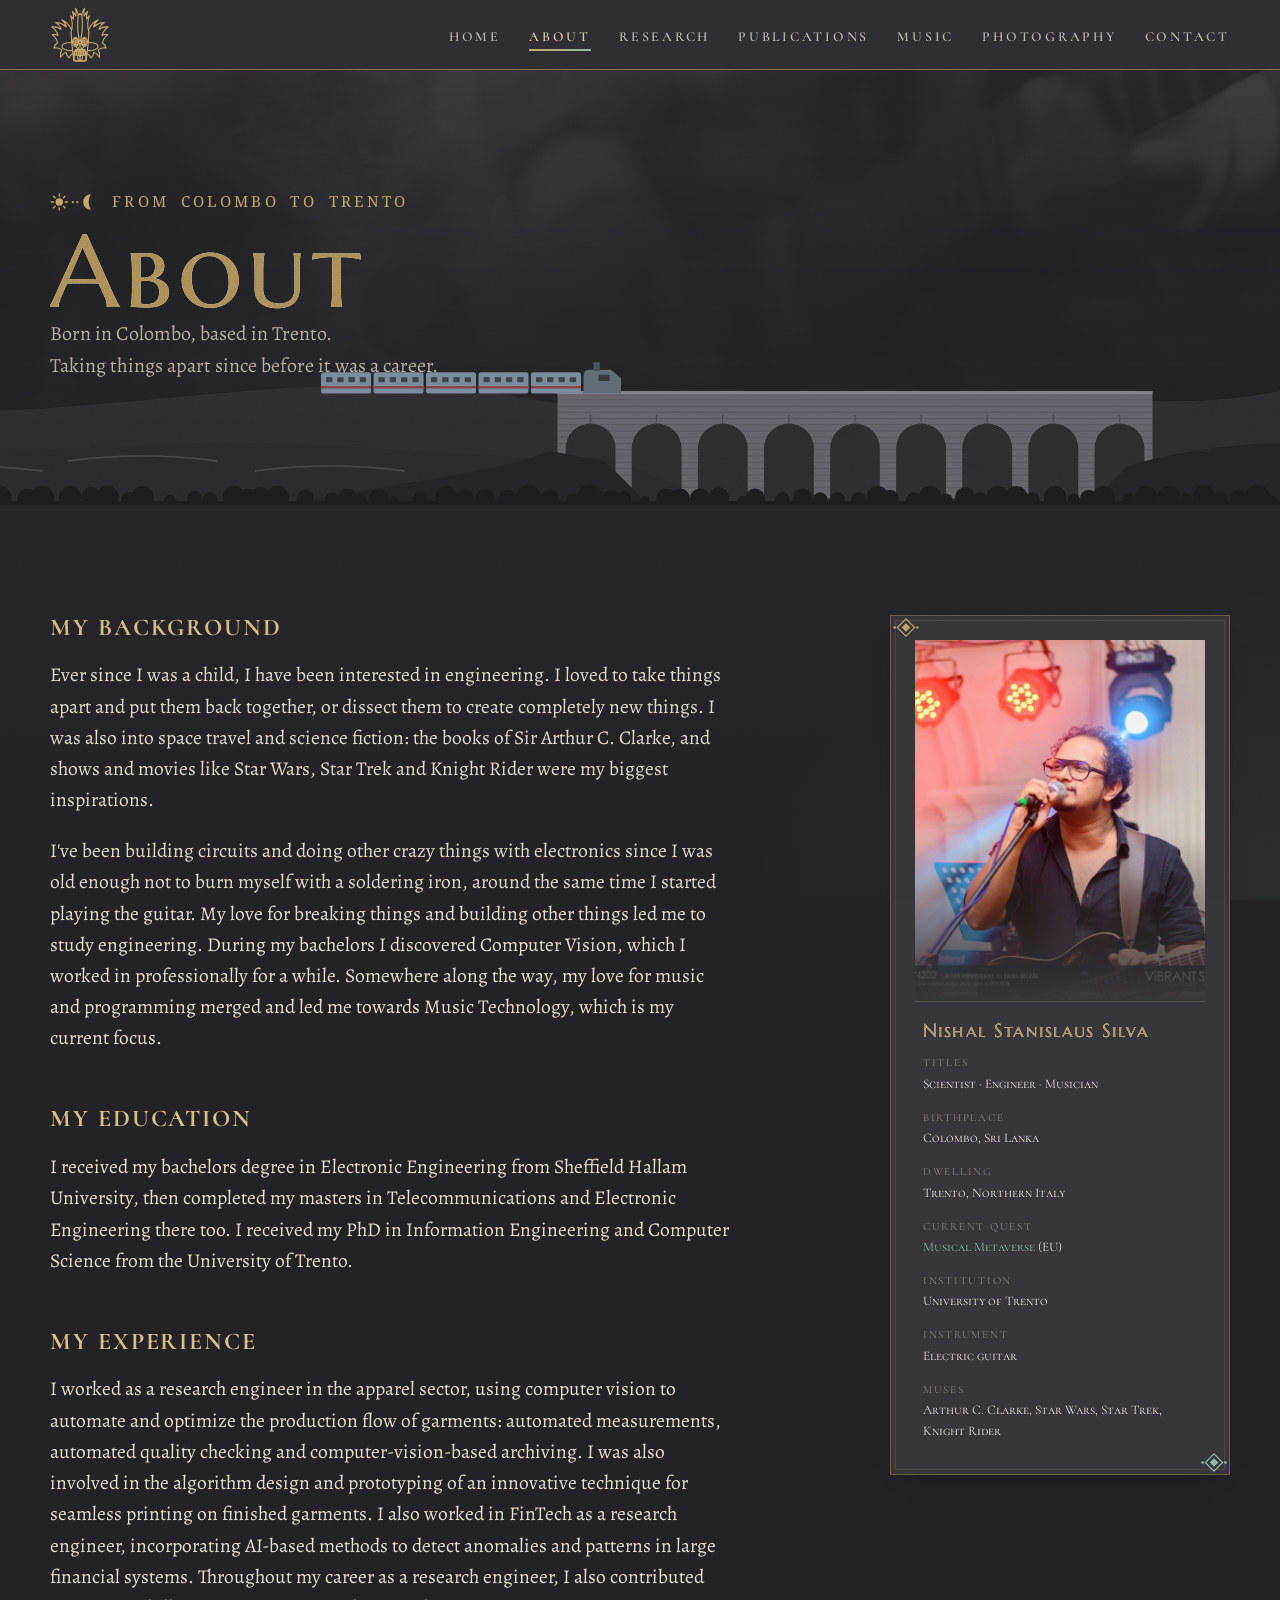
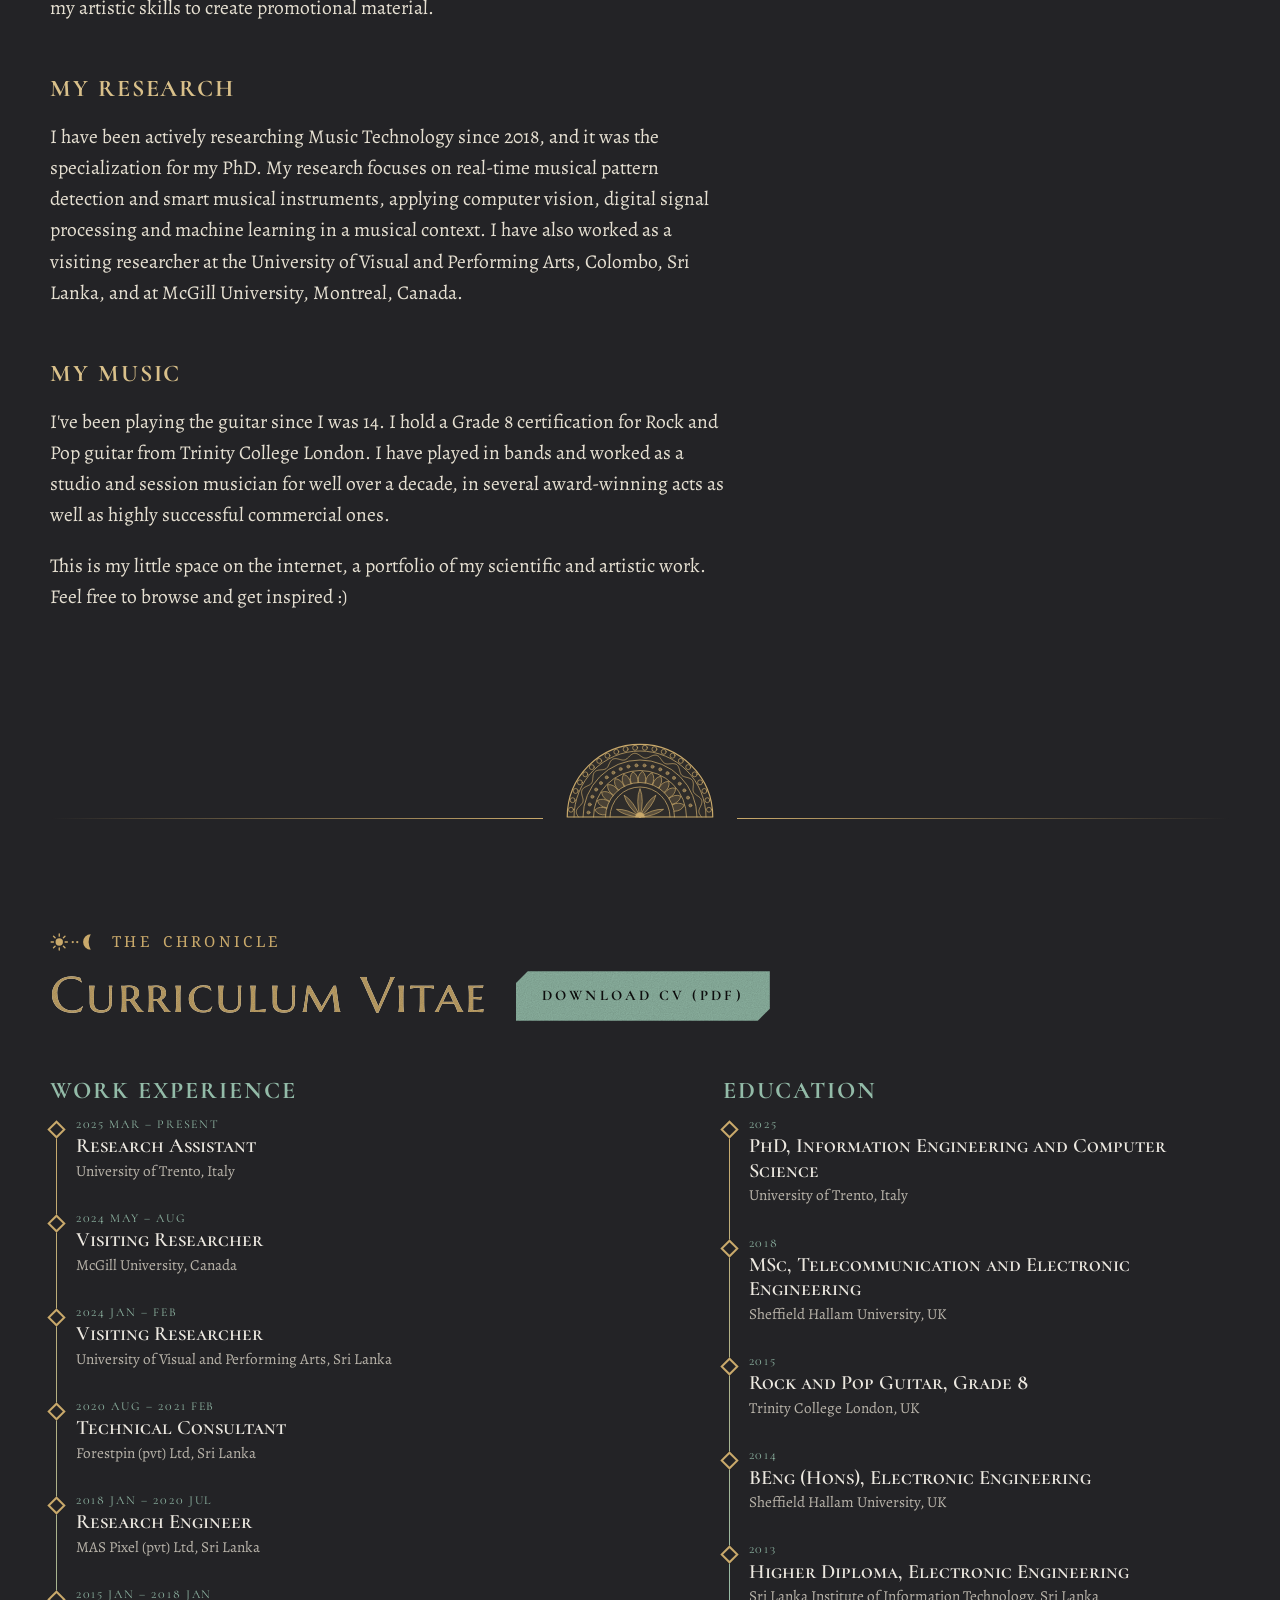
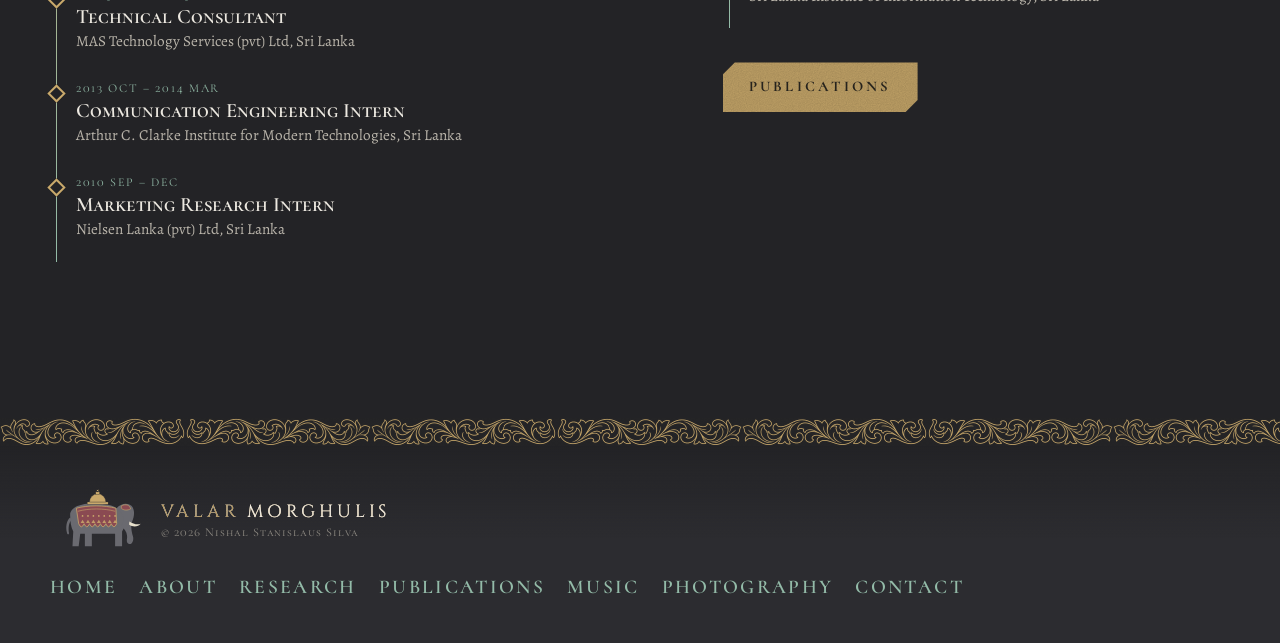
==== commit 26fde4aa: "new theme" ====
--- a/about.html
+++ b/about.html
@@ -1,165 +1,98 @@
-<!DOCTYPE html>
+<!doctype html>
 <html lang="en">
 <head>
-	<meta charset="UTF-8">
-	<meta http-equiv="X-UA-Compatible" content="IE=edge">
-	<meta name="viewport" content="width=device-width, initial-scale=1, maximum-scale=1">
-
-	<title>NISHAL</title>
-
-	<link rel="shortcut icon" href="images/icon-black.svg" type="image/x-icon">
-	<link rel="icon" href="images/icon-black.svg" type="image/x-icon">
-	<link rel="stylesheet" href="css/swiper-bundle.min.css">
-	<!-- <link rel="stylesheet" href="css/font-awesome.min.css"> -->
-	<link rel="stylesheet" href="https://cdnjs.cloudflare.com/ajax/libs/font-awesome/6.0.0-beta3/css/all.min.css">
-	<link rel="stylesheet" href="css/magnific-popup.min.css">
-	<link rel="stylesheet" href="css/animate.min.css">
-	<link rel="stylesheet" href="css/main.css">
+<meta charset="utf-8">
+<meta name="viewport" content="width=device-width, initial-scale=1">
+<title>About · Nishal Silva</title>
+<meta name="description" content="Background, education and experience of Nishal Silva: researcher, engineer, guitarist.">
+<meta name="theme-color" content="#232326">
+<meta property="og:title" content="About · Nishal Silva">
+<meta property="og:description" content="Background, education and experience of Nishal Silva: researcher, engineer, guitarist.">
+<meta property="og:image" content="assets/thumbs/bg.jpg">
+<meta property="og:type" content="website">
+<link rel="icon" type="image/svg+xml" href="assets/favicon.svg">
+<link rel="icon" type="image/png" sizes="32x32" href="assets/favicon-32.png">
+<link rel="alternate icon" href="assets/favicon.ico">
+<link rel="apple-touch-icon" href="assets/favicon-180.png">
+<link rel="preconnect" href="https://fonts.googleapis.com">
+<link rel="preconnect" href="https://fonts.gstatic.com" crossorigin>
+<link href="https://fonts.googleapis.com/css2?family=Cinzel:wght@500&family=Marcellus+SC&family=Rozha+One&family=Cormorant+SC:wght@500;600;700&family=Alegreya:ital,wght@0,400;0,500;0,700;1,400&family=Noto+Serif+Sinhala:wght@400;600;700&display=swap" rel="stylesheet">
+<link rel="stylesheet" href="assets/css/base.css">
+<link rel="stylesheet" href="assets/css/layout.css">
+<link rel="stylesheet" href="assets/css/components.css">
+<link rel="stylesheet" href="assets/css/page-about.css">
+<script>document.documentElement.className+=' js'</script>
 </head>
 <body>
+<a class="skip" href="#main">Skip to content</a>
+<header class="nav">
+  <div class="wrap">
+    <a class="brand" href="index.html"><img class="mask" src="assets/art/mask.svg" alt=""><span class="brand-word">NISHAL</span></a>
+    <button class="burger" aria-expanded="false" aria-controls="menu">MENU</button>
+    <ul class="menu" id="menu">
+      <li><a href="index.html">Home</a></li>
+      <li><a href="about.html" aria-current="page">About</a></li>
+      <li><a href="research.html">Research</a></li>
+      <li><a href="publications.html">Publications</a></li>
+      <li><a href="music.html">Music</a></li>
+      <li><a href="photography.html">Photography</a></li>
+      <li><a href="contact.html">Contact</a></li>
+    </ul>
+  </div>
+</header>
+<main id="main">
+<header class="page-hero"><div class="bgimg"></div><img class="banner" src="assets/art/banner-about.svg" alt=""><div class="wrap"><p class="eyebrow">from Colombo to Trento</p><h1>About</h1><p class="sub">Born in Colombo, based in Trento.<br>Taking things apart since before it was a career.</p></div></header>
 
-<div class="menu-overlay"></div>
+<section>
+  <div class="wrap about-grid">
+    <div class="story">
+      <h3>My Background</h3>
+      <p>Ever since I was a child, I have been interested in engineering. I loved to take things apart and put them back together, or dissect them to create completely new things. I was also into space travel and science fiction: the books of Sir Arthur C. Clarke, and shows and movies like Star Wars, Star Trek and Knight Rider were my biggest inspirations.</p>
+      <p>I've been building circuits and doing other crazy things with electronics since I was old enough not to burn myself with a soldering iron, around the same time I started playing the guitar. My love for breaking things and building other things led me to study engineering. During my bachelors I discovered Computer Vision, which I worked in professionally for a while. Somewhere along the way, my love for music and programming merged and led me towards Music Technology, which is my current focus.</p>
+      <h3>My Education</h3>
+      <p>I received my bachelors degree in Electronic Engineering from Sheffield Hallam University, then completed my masters in Telecommunications and Electronic Engineering there too. I received my PhD in Information Engineering and Computer Science from the University of Trento.</p>
+      <h3>My Experience</h3>
+      <p>I worked as a research engineer in the apparel sector, using computer vision to automate and optimize the production flow of garments: automated measurements, automated quality checking and computer-vision-based archiving. I was also involved in the algorithm design and prototyping of an innovative technique for seamless printing on finished garments. I also worked in FinTech as a research engineer, incorporating AI-based methods to detect anomalies and patterns in large financial systems. Throughout my career as a research engineer, I also contributed my artistic skills to create promotional material.</p>
+      <h3>My Research</h3>
+      <p>I have been actively researching Music Technology since 2018, and it was the specialization for my PhD. My research focuses on real-time musical pattern detection and smart musical instruments, applying computer vision, digital signal processing and machine learning in a musical context. I have also worked as a visiting researcher at the University of Visual and Performing Arts, Colombo, Sri Lanka, and at McGill University, Montreal, Canada.</p>
+      <h3>My Music</h3>
+      <p>I've been playing the guitar since I was 14. I hold a Grade 8 certification for Rock and Pop guitar from Trinity College London. I have played in bands and worked as a studio and session musician for well over a decade, in several award-winning acts as well as highly successful commercial ones.</p>
+      <p>This is my little space on the internet, a portfolio of my scientific and artistic work. Feel free to browse and get inspired :)</p>
+    </div>
+    <aside class="panel sheet" data-group>
+      <div class="portrait"><a class="zoom" href="images/gallery/56.jpg"><img src="assets/thumbs/portrait.jpg" alt="Nishal singing and playing guitar on stage"></a></div>
+      <h3>Nishal Stanislaus Silva</h3>
+      <dl><dt>Titles</dt><dd>Scientist · Engineer · Musician</dd><dt>Birthplace</dt><dd>Colombo, Sri Lanka</dd><dt>Dwelling</dt><dd>Trento, Northern Italy</dd><dt>Current quest</dt><dd><a href="https://musmet.eu/">Musical Metaverse</a> (EU)</dd><dt>Institution</dt><dd>University of Trento</dd><dt>Instrument</dt><dd>Electric guitar</dd><dt>Muses</dt><dd>Arthur C. Clarke, Star Wars, Star Trek, Knight Rider</dd></dl>
+    </aside>
+  </div>
+</section>
 
-<main class="main">
+<div class="wrap"><div class="moon-div" aria-hidden="true"><i></i><img class="moon" src="assets/art/moonstone-half.svg" width="150" alt=""><i></i></div></div>
 
-	<div class="s-about">
-		
-		<div class="sidebar">
-			<div class="menu-wrap">
-				<a href="index.html" class="sidebar-logo">
-					<img src="images/logo-gray.svg" alt="Nishal">
-				</a>
-				<nav class="menu-nav">
-					<ul>
-						<li><a href="index.html">Home</a></li>
-						<li><a href="about.html">About me</a></li>
-						<li><a href="cv.html">CV</a></li>
-						<li><a href="research.html">Research</a></li>
-						<li><a href="publications.html">Publications</a></li>
-						<li><a href="music.html">Music</a></li>
-						<li><a href="photography.html">Photography</a></li>
-						<!-- <li><a href="gallery.html">Gallery</a></li>
-						<li><a href="contact.html">Contact</a></li> -->
-					</ul>
-	
-					<div class="menu-contacts">
-						<a href="https://t.me/ns2max" target="_blank" class="menu-contacts__item">
-							<span class="menu-contacts__icon">
-								<i class="fab fa-telegram"></i>
-							</span>
-							<p>ns2max</p>
-						</a>
-	
-						<a href="index.html" class="menu-contacts__item">
-							<span class="menu-contacts__icon">
-								<i class="fa fa-envelope"></i>
-							</span>
-							<p>nishal.silva@unitn.it</p>
-						</a>
-	
-						<div class="menu-social">
-							<a href="https://www.linkedin.com/in/nishal-silva/" target="_blank" class="menu-social__item">
-								<i class="fa-brands fa-linkedin"></i>
-							</a>
-							<a href="https://www.researchgate.net/profile/Nishal-Silva-3" target="_blank" class="menu-social__item">
-								<i class="fa-brands fa-researchgate"></i>
-							</a>
-							<a href="https://orcid.org/0000-0003-0406-7459" target="_blank" class="menu-social__item">
-								<i class="fa-brands fa-orcid"></i>
-							</a>
-							<a href="https://github.com/ns2max" target="_blank" class="menu-social__item">
-								<i class="fa-brands fa-github"></i>
-							</a>
-							<a href="https://www.instagram.com/nishal91" target="_blank" class="menu-social__item">
-								<i class="fab fa-instagram"></i>
-							</a>
-						</div>
-					</div>
-					<div class="menu-close__wrap">
-						<a href="#" class="menu-close"><img style="transform: rotate(180deg);" src="images/arrow-right.svg" alt=""></a>
-					</div>
-				</nav>
-			</div>
-	
-			<a href="index.html" class="logo">
-				<img src="images/logo-gray.svg" alt="">
-			</a>
-	
-			<a href="#" class="hamburger-button">
-				<span></span>
-				<span></span>
-				<span></span>
-			</a>
-		</div>
-
-		<div class="content-page about-content content" style="background-image: url('images/image-bg-3.jpg');">
-			<div class="content-inner">
-				<div class="left">
-						<div class="left-avatar">
-							<img src="images/gallery/56.jpg" class="wow animate__fadeInLeft" alt="">
-						</div>
-					</div>
-
-				<div class="right">
-					<div class="left-text">
-						<h2 class="title wow animate__slideInLeft" data-wow-delay="0.1s">Nishal Stanislaus Silva</h2>
-						<div class="subtitle wow animate__slideInLeft" data-wow-delay="0.2s">scientist, engineer, musician, photographer, ninja</div>
-						
-						<div class="about-desc">
-							<p class="wow animate__fadeInLeft" data-wow-delay="0.3s"><strong class="color-white"></strong> <br>
-								My name is Nishal. I was born and raised in Colombo, Sri Lanka. I'm currently living in Northern Italy - in a beautiful little town called Trento. I work as a Postdoctoral researcher at the University of Trento, attached to the EU-funded project - <a href="https://musmet.eu/">Musical Metaverse.</a></p>
-
-							<p class="wow animate__fadeInLeft" data-wow-delay="0.3s"><strong class="color-white">My Background</strong> <br>
-								Ever since I was a child, I have been interested in engineering. I loved to take things apart, and put them back together. Or dissecting things to create completely new things. I was also interested in space travel and science fiction, the books by Sir Arthur C. Clarke, and TV shows and movies such as Star Wars, Star Trek, and Knight Rider being my biggest inspirations. I've been building circuits and doing other crazy things with electronics since I was old enough to not burn myself with a soldering iron, around the same time I started playing the guitar. My love for breaking things and building other things led me to study engineering in university. During my bachelors, I dicsovered Computer Vision, which I worked in professionally for a while. Somewhere along the way, my love for music and programming merged and led me towards Music Technology, which is my current focus.</p>
-
-							<p class="wow animate__fadeInLeft" data-wow-delay="0.3s"><strong class="color-white">My Education</strong> <br>
-								I recieved my bachelors degree in Electronic Engineering from the Sheffield Hallam University. Then I completed my masters in Telecommunications and Electronic Engineering from Sheffield Hallam University. I recieved my PhD in Information Engineering and Computer Science from the University of Trento.</p>
-
-							<p class="wow animate__fadeInLeft" data-wow-delay="0.3s"><strong class="color-white">My Experience</strong> <br> 
-								I worked as a research engineer in the apparel sector, using my expertise in computer vision to develop solutions to automate or optimize the production flow of garments. Automated measurements, automated quality checking and computer vision based archiving were some of the solutions I developed. I was also involved in the alogorithm design and prototyping of a innovative technique to enable seamless printing on finished garments. I also worked in the Fintech industry as a research engineer, to incorporate AI-based methods to detect anomaliies and patterns in large financial systems. Moreover, during my career as a research enginner, I contributed my artistic skills to the companies to create promotional material.</p>
-
-							<p class="wow animate__fadeInLeft" data-wow-delay="0.3s"><strong class="color-white">My Research</strong> <br>
-								I have been actively researhing in Music Technology since 2018, and it was the specialization for my PhD. My research is focussed on real-time musical pattern detection and smart musical instruments; where I apply my expertise in computer vision, digital signal processing, and machine learning in a musical context. I have also worked as a visiting researcher at the University of Visual and Performing Arts - Colombo, Sri Lanka; and at McGill University - Montreal, Canada.</p>
-
-							<p class="wow animate__fadeInLeft" data-wow-delay="0.3s"><strong class="color-white">My Music</strong> <br>
-								I've been playing the guitar since I was 14 years old. I have a Grade 8 certification for Rock and Pop guitar from Trinity College London. I have been playing in bands, and working as a studio and session musician for well over a decade. I was involved in a several award winning musical acts, and also highly successful commercial acts.</p>
-
-							<p class="wow animate__fadeInLeft" data-wow-delay="0.3s">
-								This is my little space on the internet, which acts as a portfolio of my scientific and artistic work. Feel free to browse and get inspired :)</p>
-
-							<!-- <p class="wow animate__fadeInLeft" data-wow-delay="0.6s">With love for art and music, <strong class="color-white">Nishal Silva</strong></p> -->
-						</div>
-
-						<a class="link-portfolio wow animate__fadeInLeft" href="cv.html" data-wow-delay="1.2s">
-							CV
-							<img src="images/arrow-right.svg" alt="">
-							<span class="right-border"></span>
-						</a>
-					</div>
-				</div>
-			</div>
-		</div><!-- end about-content -->
-	</div><!-- end s-about -->
-
-
-
+<section>
+  <div class="wrap">
+    <div class="section-head"><p class="eyebrow">the chronicle</p><div class="title-row"><h2 class="section-title">Curriculum Vitae</h2><a class="btn cv" href="docs/Nishal_Silva_ML_Research_Engineer.pdf" target="_blank" rel="noopener">Download CV (PDF)</a></div></div>
+    <div class="two-col">
+      <div><h3 class="tl-head">Work Experience</h3><ol class="timeline"><li><div class="when">2025 Mar – present</div><div class="what">Research Assistant</div><div class="where">University of Trento, Italy</div></li><li><div class="when">2024 May – Aug</div><div class="what">Visiting Researcher</div><div class="where">McGill University, Canada</div></li><li><div class="when">2024 Jan – Feb</div><div class="what">Visiting Researcher</div><div class="where">University of Visual and Performing Arts, Sri Lanka</div></li><li><div class="when">2020 Aug – 2021 Feb</div><div class="what">Technical Consultant</div><div class="where">Forestpin (pvt) Ltd, Sri Lanka</div></li><li><div class="when">2018 Jan – 2020 Jul</div><div class="what">Research Engineer</div><div class="where">MAS Pixel (pvt) Ltd, Sri Lanka</div></li><li><div class="when">2015 Jan – 2018 Jan</div><div class="what">Technical Consultant</div><div class="where">MAS Technology Services (pvt) Ltd, Sri Lanka</div></li><li><div class="when">2013 Oct – 2014 Mar</div><div class="what">Communication Engineering Intern</div><div class="where">Arthur C. Clarke Institute for Modern Technologies, Sri Lanka</div></li><li><div class="when">2010 Sep – Dec</div><div class="what">Marketing Research Intern</div><div class="where">Nielsen Lanka (pvt) Ltd, Sri Lanka</div></li></ol></div>
+      <div><h3 class="tl-head">Education</h3><ol class="timeline"><li><div class="when">2025</div><div class="what">PhD, Information Engineering and Computer Science</div><div class="where">University of Trento, Italy</div></li><li><div class="when">2018</div><div class="what">MSc, Telecommunication and Electronic Engineering</div><div class="where">Sheffield Hallam University, UK</div></li><li><div class="when">2015</div><div class="what">Rock and Pop Guitar, Grade 8</div><div class="where">Trinity College London, UK</div></li><li><div class="when">2014</div><div class="what">BEng (Hons), Electronic Engineering</div><div class="where">Sheffield Hallam University, UK</div></li><li><div class="when">2013</div><div class="what">Higher Diploma, Electronic Engineering</div><div class="where">Sri Lanka Institute of Information Technology, Sri Lanka</div></li></ol>
+        <div class="btn-row"><a class="btn" href="publications.html">Publications</a></div></div>
+    </div>
+  </div>
+</section>
 </main>
-
-<footer class="site-footer">
-	<div class="footer-copyright">
-		© 2026
-	</div>
+<footer class="footer">
+  <div class="wrap">
+    <div class="foot-brand"><img class="foot-eleph" src="assets/art/elephant-footer.svg" alt=""><div><div class="irons">Valar <em>Morghulis</em></div><small>© 2026 Nishal Stanislaus Silva</small></div></div><ul>
+      <li><a href="index.html">Home</a></li>
+      <li><a href="about.html">About</a></li>
+      <li><a href="research.html">Research</a></li>
+      <li><a href="publications.html">Publications</a></li>
+      <li><a href="music.html">Music</a></li>
+      <li><a href="photography.html">Photography</a></li>
+      <li><a href="contact.html">Contact</a></li>
+    </ul>
+  </div>
 </footer>
-
-
-<script src="js/jquery-3.7.0.min.js"></script>
-<script src="js/swiper-bundle.min.js"></script>
-<script src="js/wow.min.js"></script>
-<script src="js/masonry.pkgd.min.js"></script>
-<script src="js/imagesloaded.pkgd.min.js"></script>
-<script src="js/magnific-popup.min.js"></script>
-<script src="js/blazy.min.js"></script>
-<script src="js/parazoom.min.js"></script>
-<script src="js/script.js"></script>
+<script src="assets/main.js" defer></script>
 </body>
-</html>+</html>
--- a/assets/css/base.css
+++ b/assets/css/base.css
@@ -0,0 +1,184 @@
+/* Design tokens, resets and typography shared by every page. */
+
+:root {
+  --void: #232326;
+  --void-2: #2b2b2f;
+  --panel: #36363b;
+  --line: rgba(201, 169, 107, 0.22);
+  --line-strong: rgba(201, 169, 107, 0.42);
+  --blood: #c9a96b;
+  --blood-hot: #d9c08a;
+  --blood-deep: #6b5a3a;
+  --cyan: #93bba8;
+  --red: #d9726f;
+  --bone: #ece8e0;
+  --muted: #b9b4aa;
+  --faint: #8a867e;
+  --gold: #d1a0aa;
+  --f-display: "Marcellus SC", "Cormorant SC", serif;
+  --f-head: "Cormorant SC", Georgia, serif;
+  --f-body: "Alegreya", Georgia, serif;
+  --f-mono: "Cormorant SC", Georgia, serif;
+  --f-hg: "Noto Serif Sinhala", "Iskoola Pota", serif;
+  --wrap: 1180px;
+  --gutter: clamp(16px, 4vw, 40px);
+  --nav-h: 70px;
+  --cut: 12px;
+}
+
+*,
+*::before,
+*::after {
+  box-sizing: border-box;
+}
+
+html {
+  scroll-behavior: smooth;
+  scroll-padding-top: calc(var(--nav-h) + 12px);
+  -webkit-text-size-adjust: 100%;
+}
+
+body {
+  margin: 0;
+  background: var(--void);
+  color: var(--bone);
+  font-family: var(--f-body);
+  min-height: 100vh;
+  overflow-x: hidden;
+  position: relative;
+}
+
+body::before {
+  content: "";
+  position: fixed;
+  inset: 0;
+  z-index: -2;
+}
+
+body::after {
+  content: "";
+  position: fixed;
+  inset: 0;
+  z-index: 90;
+  pointer-events: none;
+  background: repeating-linear-gradient(to bottom, rgba(255, 255, 255, 0.022) 0 1px, transparent 1px 3px);
+}
+
+img {
+  max-width: 100%;
+  display: block;
+}
+
+a {
+  text-decoration: none;
+  transition: color 0.2s, text-shadow 0.2s;
+}
+
+::selection {
+  background: var(--blood);
+  color: #fff;
+}
+
+.skip {
+  position: absolute;
+  left: -999px;
+  top: 8px;
+  z-index: 200;
+  background: var(--blood);
+  color: #fff;
+  padding: 8px 14px;
+  font-family: var(--f-mono);
+}
+
+.skip:focus {
+  left: 8px;
+}
+
+h1 {
+  font-weight: 400;
+  margin: 0 0 0.5em;
+  line-height: 1.05;
+}
+
+.eyebrow {
+  margin: 0 0 14px;
+  display: flex;
+  align-items: center;
+  gap: 12px;
+}
+
+@media (prefers-reduced-motion: reduce) {
+  html {
+    scroll-behavior: auto;
+  }
+
+  *,
+  *::before,
+  *::after {
+    animation-duration: 0.001ms !important;
+    animation-iteration-count: 1 !important;
+    transition-duration: 0.001ms !important;
+  }
+}
+
+body {
+  font-size: 1.22rem;
+  line-height: 1.6;
+}
+
+.eyebrow {
+  letter-spacing: 0.22em;
+  font-size: 0.95rem;
+  font-family: var(--f-hg), var(--f-head);
+  text-transform: uppercase;
+}
+
+.eyebrow::before {
+  font-size: 0.6rem;
+  color: var(--blood);
+}
+
+a:hover {
+  text-shadow: 0 0 12px rgba(201, 169, 107, 0.6);
+}
+
+body,
+h1 {
+  font-synthesis: none;
+}
+
+.eyebrow::before {
+  content: "";
+  width: 50px;
+  height: 18px;
+  flex: none;
+  background: url("data:image/svg+xml;utf8,<svg xmlns='http://www.w3.org/2000/svg' viewBox='0 0 44 16'><circle cx='8' cy='8' r='3.3' fill='%23c9a96b'/><path d='M8 .8 V2.8 M8 13.2 V15.2 M.8 8 H2.8 M13.2 8 H15.2 M2.9 2.9 L4.3 4.3 M11.7 11.7 L13.1 13.1 M13.1 2.9 L11.7 4.3 M4.3 11.7 L2.9 13.1' stroke='%23c9a96b' stroke-width='1.2' stroke-linecap='round'/><circle cx='20' cy='8' r='1' fill='%23c9a96b'/><circle cx='24' cy='8' r='1' fill='%23c9a96b'/><path d='M36 1.2 A6.8 6.8 0 0 0 36 14.8 A14 14 0 0 1 36 1.2Z' fill='%23c9a96b'/></svg>") no-repeat left center / contain;
+  box-shadow: none;
+}
+
+* {
+  text-shadow: none !important;
+}
+
+body::before {
+  background: radial-gradient(60vw 45vh at 8% 0%, rgba(209, 160, 170, 0.07), transparent 70%), radial-gradient(60vw 50vh at 100% 100%, rgba(147, 187, 168, 0.07), transparent 70%), linear-gradient(180deg, #2a2a2e 0%, #232326 100%);
+}
+
+body::after {
+  background-image: url("data:image/svg+xml;utf8,<svg xmlns='http://www.w3.org/2000/svg' width='160' height='160'><filter id='n'><feTurbulence type='fractalNoise' baseFrequency='.85' numOctaves='2' result='t'/><feColorMatrix in='t' type='matrix' values='.33 .33 .33 0 0 .33 .33 .33 0 0 .33 .33 .33 0 0 0 0 0 0 1'/><feComponentTransfer><feFuncR type='linear' slope='.5' intercept='.5'/><feFuncG type='linear' slope='.5' intercept='.5'/><feFuncB type='linear' slope='.5' intercept='.5'/></feComponentTransfer></filter><rect width='160' height='160' filter='url(%23n)'/></svg>");
+  background-size: 160px;
+  opacity: 0.16;
+  mix-blend-mode: multiply;
+}
+
+.eyebrow {
+  color: #c9a96b;
+}
+
+a {
+  color: #93bba8;
+}
+
+a:hover {
+  color: #d9c08a;
+}
--- a/assets/css/layout.css
+++ b/assets/css/layout.css
@@ -0,0 +1,327 @@
+/* Page frame: header and menu, hero, page banners, section rhythm, footer. */
+
+.wrap {
+  width: min(var(--wrap), 100% - var(--gutter) * 2);
+  margin-inline: auto;
+}
+
+.nav {
+  position: fixed;
+  inset: 0 0 auto 0;
+  z-index: 100;
+  height: var(--nav-h);
+  display: flex;
+  align-items: center;
+  backdrop-filter: blur(10px);
+  -webkit-backdrop-filter: blur(10px);
+}
+
+.nav .wrap {
+  display: flex;
+  align-items: center;
+  justify-content: space-between;
+}
+
+.brand:hover {
+  color: #fff;
+  text-shadow: 0 0 14px var(--blood);
+}
+
+.menu {
+  display: flex;
+  gap: clamp(14px, 2.2vw, 30px);
+  list-style: none;
+  margin: 0;
+  padding: 0;
+}
+
+.menu a {
+  text-transform: uppercase;
+  padding: 6px 0;
+  position: relative;
+}
+
+.menu a::after {
+  content: "";
+  position: absolute;
+  left: 0;
+  right: 100%;
+  bottom: 0;
+  height: 2px;
+  transition: right 0.25s;
+}
+
+.menu a:hover::after,
+.menu a[aria-current="page"]::after {
+  right: 0;
+}
+
+.burger {
+  display: none;
+  background: none;
+  border: 1px solid var(--line-strong);
+  color: var(--bone);
+  padding: 8px 12px;
+  font-size: 0.8rem;
+  letter-spacing: 0.12em;
+  cursor: pointer;
+}
+
+@media (max-width: 860px) {
+  .burger {
+    display: inline-block;
+  }
+
+  .menu {
+    position: fixed;
+    inset: var(--nav-h) 0 auto 0;
+    flex-direction: column;
+    gap: 0;
+    background: rgba(35, 35, 38, 0.97);
+    border-bottom: 1px solid var(--line);
+    transform: translateY(-120%);
+    transition: transform 0.3s;
+    padding: 8px var(--gutter) 20px;
+  }
+
+  .menu.open {
+    transform: none;
+  }
+
+  .menu li {
+    border-top: 1px solid var(--line);
+  }
+
+  .menu a {
+    display: block;
+    padding: 14px 0;
+    font-size: 1.25rem;
+  }
+}
+
+main {
+  padding-top: var(--nav-h);
+}
+
+section {
+  position: relative;
+  padding: clamp(56px, 9vw, 110px) 0;
+}
+
+.footer {
+  padding: 46px 0 40px;
+  margin-top: 40px;
+  position: relative;
+}
+
+.footer .wrap {
+  display: flex;
+  flex-wrap: wrap;
+  gap: 20px 40px;
+  justify-content: space-between;
+  align-items: center;
+}
+
+.footer .irons em {
+  font-style: normal;
+}
+
+.footer small {
+  display: block;
+  margin-top: 2px;
+  font-family: var(--f-mono);
+  letter-spacing: 0.08em;
+  font-size: 0.75rem;
+  line-height: 1.2;
+}
+
+.footer ul {
+  list-style: none;
+  display: flex;
+  margin: 0;
+  padding: 0;
+  font-family: var(--f-head);
+  letter-spacing: 0.12em;
+  text-transform: uppercase;
+  font-weight: 600;
+}
+
+.brand {
+  font-family: var(--f-display);
+  text-shadow: 0 0 18px rgba(201, 169, 107, 0.5);
+}
+
+.menu a {
+  font-family: var(--f-head);
+  font-weight: 600;
+  font-size: 0.86rem;
+  letter-spacing: 0.2em;
+}
+
+.menu a:hover,
+.menu a[aria-current="page"] {
+  text-shadow: none;
+}
+
+.menu a::after {
+  background: linear-gradient(90deg, var(--blood), var(--cyan));
+  box-shadow: none;
+}
+
+.burger {
+  font-family: var(--f-head);
+}
+
+.footer {
+  border-top-color: rgba(201, 169, 107, 0.5);
+}
+
+.brand {
+  font-synthesis: none;
+}
+
+.brand,
+.footer .irons {
+  font-weight: 400;
+}
+
+.brand {
+  display: inline-flex;
+  flex-direction: row;
+  align-items: center;
+  gap: 12px;
+  font-size: 1.55rem;
+  letter-spacing: 0.08em;
+  line-height: 1;
+}
+
+.brand-word {
+  display: block;
+  position: relative;
+  top: 3px;
+}
+
+.brand .mask {
+  display: block;
+  height: 58px;
+  width: auto;
+  flex: none;
+}
+
+.footer {
+  border-top: 0;
+  padding-top: 70px;
+}
+
+.footer::before {
+  content: "";
+  position: absolute;
+  left: 0;
+  right: 0;
+  top: 0;
+  height: 28px;
+  background: url(../art/vine.png) repeat-x left top;
+  background-size: 371px 28px;
+}
+
+.foot-brand {
+  display: flex;
+  align-items: center;
+  gap: 18px;
+}
+
+.foot-eleph {
+  height: 66px;
+  width: auto;
+}
+
+.footer .irons {
+  font-family: "Cinzel", "Marcellus SC", serif;
+  font-size: 1.1rem;
+  line-height: 1.2;
+  letter-spacing: 0.22em;
+  text-transform: uppercase;
+}
+
+.footer ul {
+  flex-wrap: wrap;
+  gap: 8px 22px;
+}
+
+.footer .wrap {
+  row-gap: 18px;
+}
+
+@media (max-width: 700px) {
+  .footer .wrap {
+    justify-content: flex-start;
+  }
+}
+
+.footer .irons,
+.brand {
+  background: url("data:image/svg+xml;utf8,<svg xmlns='http://www.w3.org/2000/svg' width='160' height='160'><filter id='n'><feTurbulence type='fractalNoise' baseFrequency='.85' numOctaves='2' result='t'/><feColorMatrix in='t' type='matrix' values='.33 .33 .33 0 0 .33 .33 .33 0 0 .33 .33 .33 0 0 0 0 0 0 1'/><feComponentTransfer><feFuncR type='linear' slope='.5' intercept='.5'/><feFuncG type='linear' slope='.5' intercept='.5'/><feFuncB type='linear' slope='.5' intercept='.5'/></feComponentTransfer></filter><rect width='160' height='160' filter='url(%23n)'/></svg>"), #c9a96b;
+  background-blend-mode: multiply;
+  background-size: 160px, auto;
+  -webkit-background-clip: text;
+  background-clip: text;
+  color: transparent;
+  filter: none !important;
+}
+
+.footer .irons em {
+  color: var(--bone);
+  -webkit-text-fill-color: var(--bone);
+  background: none;
+}
+
+.nav {
+  background: #2f2f33;
+  border-bottom: 1px solid rgba(201, 169, 107, 0.55);
+}
+
+.menu a {
+  color: #bdb8ae;
+}
+
+.menu a:hover,
+.menu a[aria-current="page"] {
+  color: #e2d0a4;
+}
+
+.brand {
+  -webkit-text-fill-color: transparent;
+}
+
+.footer {
+  background: linear-gradient(to bottom, rgba(44, 44, 48, 0) 28px, #2c2c30 120px);
+}
+
+.footer::before {
+  box-shadow: none;
+}
+
+.footer small {
+  color: #8f8b83;
+}
+
+.foot-eleph {
+  opacity: 1;
+  color: #6a6a70;
+}
+
+.footer ul a {
+  color: #93bba8;
+}
+
+.bgimg, .hero-bg {
+  background-image: url(../thumbs/bg.jpg);
+}
+
+.mandala, .sigiriya, .eleph, .foot-eleph, .moon, .mask {
+  display: block;
+}
+
+.foot-eleph {
+  min-width: 0;
+}
--- a/assets/css/components.css
+++ b/assets/css/components.css
@@ -0,0 +1,689 @@
+/* Reusable pieces: buttons, panels, cards, chips, stats, dialogs, lightbox, gallery. */
+
+h2 {
+  font-weight: 400;
+  margin: 0 0 0.5em;
+  line-height: 1.05;
+}
+
+h3 {
+  margin: 0 0 0.5em;
+  line-height: 1.05;
+}
+
+h2.section-title {
+  text-shadow: 0 0 30px rgba(201, 169, 107, 0.35);
+}
+
+h3 {
+  font-size: 1.5rem;
+  text-transform: uppercase;
+}
+
+.lede {
+  color: var(--bone);
+  max-width: 62ch;
+}
+
+.muted {
+  color: var(--muted);
+}
+
+.section-head {
+  margin-bottom: clamp(28px, 5vw, 54px);
+}
+
+.btn {
+  --c: var(--blood);
+  display: inline-flex;
+  align-items: center;
+  gap: 10px;
+  cursor: pointer;
+  text-transform: uppercase;
+  border: 0;
+  padding: 13px 26px;
+  clip-path: polygon(var(--cut) 0, 100% 0, 100% calc(100% - var(--cut)), calc(100% - var(--cut)) 100%, 0 100%, 0 var(--cut));
+  transition: filter 0.2s, transform 0.2s, background 0.2s;
+}
+
+.btn:hover {
+  text-shadow: none;
+  transform: translateY(-2px);
+}
+
+.btn-row {
+  display: flex;
+  flex-wrap: wrap;
+  gap: 14px;
+  margin-top: 28px;
+}
+
+.panel {
+  position: relative;
+  padding: clamp(20px, 3vw, 32px);
+  transition: border-color 0.25s, transform 0.25s, box-shadow 0.25s;
+}
+
+.panel::before,
+.panel::after {
+  content: "";
+  position: absolute;
+  pointer-events: none;
+}
+
+.panel::before {
+  border-top: 2px solid var(--blood);
+  border-left: 2px solid var(--blood);
+}
+
+.panel::after {
+  border-bottom: 2px solid var(--cyan);
+  border-right: 2px solid var(--cyan);
+}
+
+.page-hero {
+  padding: clamp(60px, 10vw, 120px) 0 clamp(30px, 5vw, 56px);
+  overflow: hidden;
+  isolation: isolate;
+}
+
+.page-hero .bgimg {
+  position: absolute;
+  inset: 0;
+  z-index: -2;
+  background-size: cover;
+  background-position: center;
+}
+
+.page-hero::after {
+  content: "";
+  position: absolute;
+  inset: 0;
+  z-index: -1;
+  background: linear-gradient(to bottom, rgba(35, 35, 38, 0.35), var(--void));
+}
+
+.page-hero h1 {
+  margin: 0 0 10px;
+}
+
+.page-hero .sub {
+  max-width: 70ch;
+}
+
+.chip {
+  font-size: 0.78rem;
+  text-transform: uppercase;
+  background: transparent;
+  color: var(--muted);
+  border: 1px solid var(--line-strong);
+  padding: 8px 14px;
+  cursor: pointer;
+  transition: all 0.2s;
+}
+
+.cards {
+  display: grid;
+  gap: 22px;
+  grid-template-columns: repeat(auto-fill, minmax(300px, 1fr));
+}
+
+.rcard {
+  cursor: pointer;
+  display: flex;
+  flex-direction: column;
+  text-align: left;
+  font: inherit;
+  color: inherit;
+  width: 100%;
+}
+
+.rcard[hidden] {
+  display: none;
+}
+
+.rcard:hover {
+  transform: translateY(-5px);
+}
+
+.rcard .cover {
+  aspect-ratio: 16 / 9;
+  position: relative;
+  overflow: hidden;
+  background: var(--void-2);
+}
+
+.rcard .cover img {
+  width: 100%;
+  height: 100%;
+  object-fit: cover;
+  transition: transform 0.6s;
+}
+
+.rcard:hover .cover img {
+  transform: scale(1.06);
+}
+
+.rcard .cover::after {
+  content: "";
+  position: absolute;
+  inset: 0;
+}
+
+.rcard .rbody {
+  padding: 18px 22px 24px;
+  flex: 1;
+  display: flex;
+  flex-direction: column;
+}
+
+.tags {
+  display: flex;
+  flex-wrap: wrap;
+  gap: 6px;
+  margin-bottom: 10px;
+}
+
+.tag {
+  font-size: 0.64rem;
+  letter-spacing: 0.12em;
+  text-transform: uppercase;
+  border: 1px solid rgba(147, 187, 168, 0.35);
+  padding: 2px 8px;
+}
+
+.rcard h3 {
+  margin-bottom: 8px;
+}
+
+.rcard p {
+  color: var(--muted);
+  line-height: 1.55;
+  margin: 0 0 14px;
+  flex: 1;
+}
+
+.rcard .more {
+  font-size: 0.74rem;
+  letter-spacing: 0.18em;
+  text-transform: uppercase;
+}
+
+dialog {
+  color: var(--bone);
+  border: 0;
+  padding: 0;
+  background: transparent;
+  max-width: none;
+  max-height: none;
+}
+
+dialog::backdrop {
+  background: rgba(3, 2, 6, 0.86);
+  backdrop-filter: blur(6px);
+}
+
+.masonry {
+  columns: 4 240px;
+  column-gap: 14px;
+}
+
+.masonry a {
+  display: block;
+  margin: 0 0 14px;
+  break-inside: avoid;
+  position: relative;
+  overflow: hidden;
+  border: 1px solid var(--line);
+  cursor: zoom-in;
+}
+
+.masonry img {
+  width: 100%;
+  height: auto;
+  transition: transform 0.5s, filter 0.4s;
+}
+
+.masonry a::after {
+  content: "";
+  position: absolute;
+  inset: 0;
+  box-shadow: inset 0 0 0 0 var(--blood);
+  transition: box-shadow 0.25s;
+}
+
+.masonry a:hover img {
+  transform: scale(1.05);
+}
+
+dialog.lb {
+  width: 100vw;
+  height: 100vh;
+  background: transparent;
+}
+
+dialog.lb::backdrop {
+  background: rgba(2, 1, 4, 0.94);
+}
+
+.lb .stage {
+  position: fixed;
+  inset: 0;
+  display: grid;
+  place-items: center;
+  padding: 56px 64px;
+}
+
+.lb img {
+  max-width: 100%;
+  max-height: 100%;
+  object-fit: contain;
+}
+
+.lb button {
+  position: fixed;
+  background: rgba(35, 35, 38, 0.7);
+  color: var(--bone);
+  border: 1px solid var(--line-strong);
+  width: 46px;
+  height: 46px;
+  cursor: pointer;
+  font-family: var(--f-mono);
+  font-size: 1.2rem;
+  z-index: 2;
+}
+
+.lb button:hover {
+  background: var(--blood);
+  border-color: var(--blood);
+}
+
+.lb .x {
+  top: 14px;
+  right: 14px;
+}
+
+.lb .prev {
+  left: 10px;
+  top: 50%;
+  margin-top: -23px;
+}
+
+.lb .next {
+  right: 10px;
+  top: 50%;
+  margin-top: -23px;
+}
+
+.lb .cap {
+  position: fixed;
+  bottom: 14px;
+  left: 0;
+  right: 0;
+  text-align: center;
+  font-family: var(--f-mono);
+  font-size: 0.78rem;
+  color: var(--muted);
+  letter-spacing: 0.1em;
+}
+
+@media (max-width: 640px) {
+  .lb .stage {
+    padding: 56px 8px;
+  }
+}
+
+h2.section-title {
+  font-family: var(--f-display);
+  font-size: clamp(1.9rem, 4.6vw, 3.1rem);
+  letter-spacing: 0.04em;
+  line-height: 1.12;
+}
+
+h3 {
+  font-family: var(--f-head);
+  font-weight: 700;
+  letter-spacing: 0.08em;
+}
+
+.lede {
+  font-size: clamp(1.25rem, 2.2vw, 1.5rem);
+}
+
+.lede.full {
+  max-width: none;
+}
+
+.muted,
+.rcard p {
+  font-size: 1.04em;
+}
+
+.btn {
+  font-family: var(--f-head);
+  font-weight: 700;
+  font-size: 0.92rem;
+  letter-spacing: 0.22em;
+}
+
+.panel::before {
+  border-color: var(--blood);
+}
+
+.panel::after {
+  border-color: var(--cyan);
+}
+
+.rcard {
+  padding: 0;
+}
+
+.rcard .cover {
+  margin: 8px 8px 0;
+}
+
+.chip,
+.more {
+  font-family: var(--f-head);
+  letter-spacing: 0.14em;
+}
+
+.rcard .rbody {
+  padding-left: 26px;
+  padding-right: 26px;
+}
+
+.page-hero {
+  padding-bottom: clamp(70px, 8vw, 110px);
+}
+
+.page-hero h1 {
+  font-family: var(--f-display);
+  font-size: clamp(2.6rem, 9vw, 6.4rem);
+  letter-spacing: 0.05em;
+  text-shadow: none;
+}
+
+.page-hero .sub {
+  font-family: var(--f-body);
+  font-size: 1.25rem;
+  color: var(--muted);
+  letter-spacing: 0;
+}
+
+.rcard h3 {
+  font-size: 1.15rem;
+  line-height: 1.25;
+}
+
+.rcard .more {
+  color: var(--blood-hot);
+  font-family: var(--f-head);
+}
+
+.tag {
+  font-family: var(--f-head);
+}
+
+.chip:hover {
+  border-color: var(--blood);
+  color: var(--blood-hot);
+}
+
+.masonry a {
+  padding: 4px;
+}
+
+.page-hero {
+  position: relative;
+}
+
+.page-hero .wrap {
+  position: relative;
+  z-index: 2;
+}
+
+h2,
+h3,
+.btn {
+  font-synthesis: none;
+}
+
+h2.section-title,
+.page-hero h1 {
+  font-weight: 400;
+}
+
+.moon-div {
+  display: flex;
+  align-items: flex-end;
+  justify-content: center;
+  gap: 22px;
+  height: 78px;
+  opacity: 0;
+  transition: opacity 1.2s;
+}
+
+.moon-div.in {
+  opacity: 1;
+}
+
+.moon-div i {
+  flex: 1;
+  height: 1px;
+  margin-bottom: 1px;
+  background: linear-gradient(90deg, transparent, var(--blood));
+}
+
+.moon-div i:last-child {
+  background: linear-gradient(270deg, transparent, var(--blood));
+}
+
+.moon {
+  height: auto;
+  flex: none;
+}
+
+.panel {
+  border-color: rgba(201, 169, 107, 0.4);
+}
+
+.panel::before,
+.panel::after {
+  width: 26px;
+  height: 19px;
+  border: 0;
+  background-size: contain;
+  background-repeat: no-repeat;
+  z-index: 2;
+}
+
+.panel::before {
+  top: 2px;
+  left: 2px;
+  background-image: url("data:image/svg+xml;utf8,<svg xmlns='http://www.w3.org/2000/svg' viewBox='0 0 30 22'><path d='M15 1 L25 11 L15 21 L5 11Z' fill='none' stroke='%23c9a96b' stroke-width='1.4'/><path d='M15 6 L20 11 L15 16 L10 11Z' fill='%23c9a96b'/><circle cx='1.8' cy='11' r='1.5' fill='%23c9a96b'/><circle cx='28.2' cy='11' r='1.5' fill='%23c9a96b'/></svg>");
+  background-position: left top;
+}
+
+.panel::after {
+  right: 2px;
+  bottom: 2px;
+  left: auto;
+  background-image: url("data:image/svg+xml;utf8,<svg xmlns='http://www.w3.org/2000/svg' viewBox='0 0 30 22'><path d='M15 1 L25 11 L15 21 L5 11Z' fill='none' stroke='%2393bba8' stroke-width='1.4'/><path d='M15 6 L20 11 L15 16 L10 11Z' fill='%2393bba8'/><circle cx='1.8' cy='11' r='1.5' fill='%2393bba8'/><circle cx='28.2' cy='11' r='1.5' fill='%2393bba8'/></svg>");
+  background-position: right bottom;
+}
+
+.page-hero h1 {
+  line-height: 0.86;
+  margin-bottom: 0;
+}
+
+.page-hero .sub {
+  margin-top: 2px;
+}
+
+@media (max-width: 700px) {
+  .page-hero {
+    padding-bottom: 170px;
+  }
+
+  .page-hero h1 {
+    font-size: clamp(2.6rem, 14vw, 4rem);
+  }
+
+  .page-hero .sub {
+    max-width: 28ch;
+  }
+}
+
+h2.section-title,
+.page-hero h1 {
+  background: url("data:image/svg+xml;utf8,<svg xmlns='http://www.w3.org/2000/svg' width='160' height='160'><filter id='n'><feTurbulence type='fractalNoise' baseFrequency='.85' numOctaves='2' result='t'/><feColorMatrix in='t' type='matrix' values='.33 .33 .33 0 0 .33 .33 .33 0 0 .33 .33 .33 0 0 0 0 0 0 1'/><feComponentTransfer><feFuncR type='linear' slope='.5' intercept='.5'/><feFuncG type='linear' slope='.5' intercept='.5'/><feFuncB type='linear' slope='.5' intercept='.5'/></feComponentTransfer></filter><rect width='160' height='160' filter='url(%23n)'/></svg>"), #c9a96b;
+  background-blend-mode: multiply;
+  background-size: 160px, auto;
+  -webkit-background-clip: text;
+  background-clip: text;
+  color: transparent;
+  filter: none !important;
+}
+
+.moon,
+.panel {
+  filter: none !important;
+}
+
+.page-hero .bgimg {
+  filter: grayscale(1);
+  opacity: 0.16;
+}
+
+.btn {
+  background: url("data:image/svg+xml;utf8,<svg xmlns='http://www.w3.org/2000/svg' width='160' height='160'><filter id='n'><feTurbulence type='fractalNoise' baseFrequency='.85' numOctaves='2' result='t'/><feColorMatrix in='t' type='matrix' values='.33 .33 .33 0 0 .33 .33 .33 0 0 .33 .33 .33 0 0 0 0 0 0 1'/><feComponentTransfer><feFuncR type='linear' slope='.5' intercept='.5'/><feFuncG type='linear' slope='.5' intercept='.5'/><feFuncB type='linear' slope='.5' intercept='.5'/></feComponentTransfer></filter><rect width='160' height='160' filter='url(%23n)'/></svg>"), #c9a96b;
+  background-blend-mode: multiply;
+  background-size: 160px, auto;
+  color: #26231d;
+  box-shadow: none;
+}
+
+.btn:hover {
+  color: #26231d;
+  filter: brightness(1.07);
+}
+
+.btn.ghost {
+  background: transparent;
+  color: #d9c08a;
+  box-shadow: inset 0 0 0 2px #c9a96b;
+}
+
+.btn.ghost:hover {
+  background: rgba(201, 169, 107, 0.1);
+  color: #efe6d2;
+  filter: none;
+}
+
+.panel {
+  background: #36363b;
+  border: 1px solid rgba(201, 169, 107, 0.34);
+  box-shadow: inset 0 0 0 4px #36363b, inset 0 0 0 5px rgba(201, 169, 107, 0.16), 0 12px 24px -18px rgba(0, 0, 0, 0.6);
+}
+
+.rcard:hover {
+  border-color: rgba(201, 169, 107, 0.75);
+  box-shadow: inset 0 0 0 4px #36363b, inset 0 0 0 5px rgba(201, 169, 107, 0.3), 0 16px 28px -18px rgba(0, 0, 0, 0.7);
+}
+
+.rcard .cover img {
+  filter: grayscale(0.6) contrast(0.95) saturate(0.7);
+}
+
+.rcard .cover::after {
+  background: linear-gradient(to top, #36363b, transparent 55%);
+}
+
+.lb img {
+  box-shadow: 0 20px 60px -20px rgba(0, 0, 0, 0.8);
+}
+
+.masonry a {
+  background: #36363b;
+  border-color: rgba(201, 169, 107, 0.4);
+}
+
+.masonry img,
+.masonry a:hover img {
+  filter: saturate(0.82) contrast(0.97);
+}
+
+.masonry a:hover::after {
+  box-shadow: inset 0 0 0 2px #c9a96b;
+}
+
+.moon {
+  color: #c9a96b;
+}
+
+.tag {
+  color: #93bba8;
+  border-color: rgba(147, 187, 168, 0.55);
+}
+
+.tag.t-music {
+  color: #d9c08a;
+  border-color: rgba(201, 169, 107, 0.6);
+}
+
+.tag.t-industry {
+  color: #d9a9b3;
+  border-color: rgba(209, 160, 170, 0.6);
+}
+
+.js :is(.section-head, .panel, .stats, .pub, .story, .vcard, .review-list, .timeline li, .talks li) {
+  opacity: 0;
+  transform: translateY(28px);
+  transition: opacity .8s ease,transform .8s ease;
+}
+
+.js :is(.section-head, .panel, .stats, .pub, .story, .vcard, .review-list, .timeline li, .talks li).in {
+  opacity: 1;
+  transform: none;
+}
+
+.classes > :nth-child(2), .creds > :nth-child(2), .contact-grid > :nth-child(2), .sheet {
+  transition-delay: .1s;
+}
+
+.classes > :nth-child(3), .creds > :nth-child(3), .contact-grid > :nth-child(3) {
+  transition-delay: .2s;
+}
+
+@media (prefers-reduced-motion: reduce) {
+  .js :is(.section-head, .panel, .stats, .pub, .story, .vcard, .review-list, .timeline li, .talks li) {
+    opacity: 1;
+    transform: none;
+  }
+}
+
+.banner {
+  position: absolute;
+  left: 0;
+  right: 0;
+  bottom: -1px;
+  width: 100%;
+  height: 175px;
+  min-height: 120px;
+  opacity: .97;
+  z-index: 1;
+  pointer-events: none;
+}
+
+@media (max-width: 700px) {
+  .banner {
+    height: 120px;
+    min-height: 100px;
+  }
+}
+
+.compact {
+  padding-top: 30px;
+}
--- a/assets/css/page-about.css
+++ b/assets/css/page-about.css
@@ -0,0 +1,219 @@
+/* Styles used only by about page. */
+
+.about-grid {
+  display: grid;
+  grid-template-columns: 1fr 340px;
+  gap: clamp(28px, 5vw, 64px);
+  align-items: start;
+}
+
+.sheet {
+  position: sticky;
+  top: calc(var(--nav-h) + 24px);
+}
+
+.sheet .portrait {
+  aspect-ratio: 4 / 5;
+  overflow: hidden;
+  margin: -8px -8px 18px;
+  border-bottom: 1px solid var(--line);
+  position: relative;
+}
+
+.sheet .portrait img {
+  width: 100%;
+  height: 100%;
+  object-fit: cover;
+  object-position: 72% 30%;
+  filter: saturate(1.1);
+  cursor: zoom-in;
+}
+
+.sheet .portrait::after {
+  content: "";
+  position: absolute;
+  inset: 0;
+  background: linear-gradient(to top, var(--panel), transparent 45%);
+  pointer-events: none;
+}
+
+.sheet dl {
+  margin: 0;
+  font-family: var(--f-mono);
+  font-size: 0.82rem;
+}
+
+.sheet dt {
+  color: var(--faint);
+  text-transform: uppercase;
+  letter-spacing: 0.16em;
+  font-size: 0.68rem;
+  margin-top: 14px;
+}
+
+.sheet dd {
+  margin: 2px 0 0;
+  color: var(--bone);
+}
+
+.sheet h3 {
+  margin-bottom: 0;
+}
+
+@media (max-width: 920px) {
+  .about-grid {
+    grid-template-columns: 1fr;
+  }
+
+  .sheet {
+    position: static;
+    order: -1;
+  }
+
+  .sheet .portrait {
+    aspect-ratio: 16 / 10;
+  }
+}
+
+.story h3 {
+  margin-top: 2.2em;
+  color: var(--blood-hot);
+}
+
+.story h3:first-child {
+  margin-top: 0;
+}
+
+.story p {
+  color: #e6e0d2;
+  max-width: 68ch;
+}
+
+.timeline {
+  list-style: none;
+  margin: 0;
+  padding: 0 0 0 26px;
+  position: relative;
+}
+
+.timeline::before {
+  content: "";
+  position: absolute;
+  left: 6px;
+  top: 6px;
+  bottom: 6px;
+  width: 1px;
+}
+
+.timeline li {
+  position: relative;
+  padding: 0 0 26px;
+}
+
+.timeline li::before {
+  content: "";
+  position: absolute;
+  left: -26px;
+  top: 8px;
+  width: 13px;
+  height: 13px;
+  background: var(--void);
+  border: 2px solid var(--blood);
+  transform: rotate(45deg);
+  transition: background 0.2s, box-shadow 0.2s;
+}
+
+.timeline .when {
+  font-size: 0.75rem;
+  color: var(--cyan);
+  text-transform: uppercase;
+}
+
+.timeline .what {
+  font-family: var(--f-head);
+  font-weight: 600;
+  font-size: 1.28rem;
+  line-height: 1.2;
+}
+
+.timeline .where {
+  color: var(--muted);
+  font-size: 0.95rem;
+}
+
+.two-col {
+  display: grid;
+  grid-template-columns: 1.2fr 1fr;
+  gap: clamp(28px, 5vw, 70px);
+}
+
+@media (max-width: 860px) {
+  .two-col {
+    grid-template-columns: 1fr;
+  }
+}
+
+.tl-head {
+  color: var(--cyan);
+}
+
+.timeline .when {
+  font-family: var(--f-head);
+  letter-spacing: 0.14em;
+}
+
+.sheet h3 {
+  font-family: var(--f-display);
+  font-size: 1.2rem;
+  letter-spacing: 0.06em;
+  text-transform: none;
+}
+
+.timeline::before {
+  background: linear-gradient(var(--blood), var(--cyan));
+}
+
+.timeline li::before {
+  border-color: var(--blood);
+}
+
+.timeline li:hover::before {
+  background: var(--blood);
+  box-shadow: 0 0 14px var(--blood);
+}
+
+.sheet h3 {
+  font-weight: 400;
+}
+
+.sheet h3 {
+  background: url("data:image/svg+xml;utf8,<svg xmlns='http://www.w3.org/2000/svg' width='160' height='160'><filter id='n'><feTurbulence type='fractalNoise' baseFrequency='.85' numOctaves='2' result='t'/><feColorMatrix in='t' type='matrix' values='.33 .33 .33 0 0 .33 .33 .33 0 0 .33 .33 .33 0 0 0 0 0 0 1'/><feComponentTransfer><feFuncR type='linear' slope='.5' intercept='.5'/><feFuncG type='linear' slope='.5' intercept='.5'/><feFuncB type='linear' slope='.5' intercept='.5'/></feComponentTransfer></filter><rect width='160' height='160' filter='url(%23n)'/></svg>"), #c9a96b;
+  background-blend-mode: multiply;
+  background-size: 160px, auto;
+  -webkit-background-clip: text;
+  background-clip: text;
+  color: transparent;
+  filter: none !important;
+}
+
+.sheet .portrait a {
+  display: block;
+  height: 100%;
+}
+
+.title-row {
+  display: flex;
+  flex-wrap: wrap;
+  align-items: center;
+  gap: 8px 28px;
+}
+
+.title-row .section-title {
+  margin: 0;
+}
+
+.btn.cv,
+.btn.cv:hover {
+  color: #0d0d0d;
+  background-color: var(--cyan);
+}
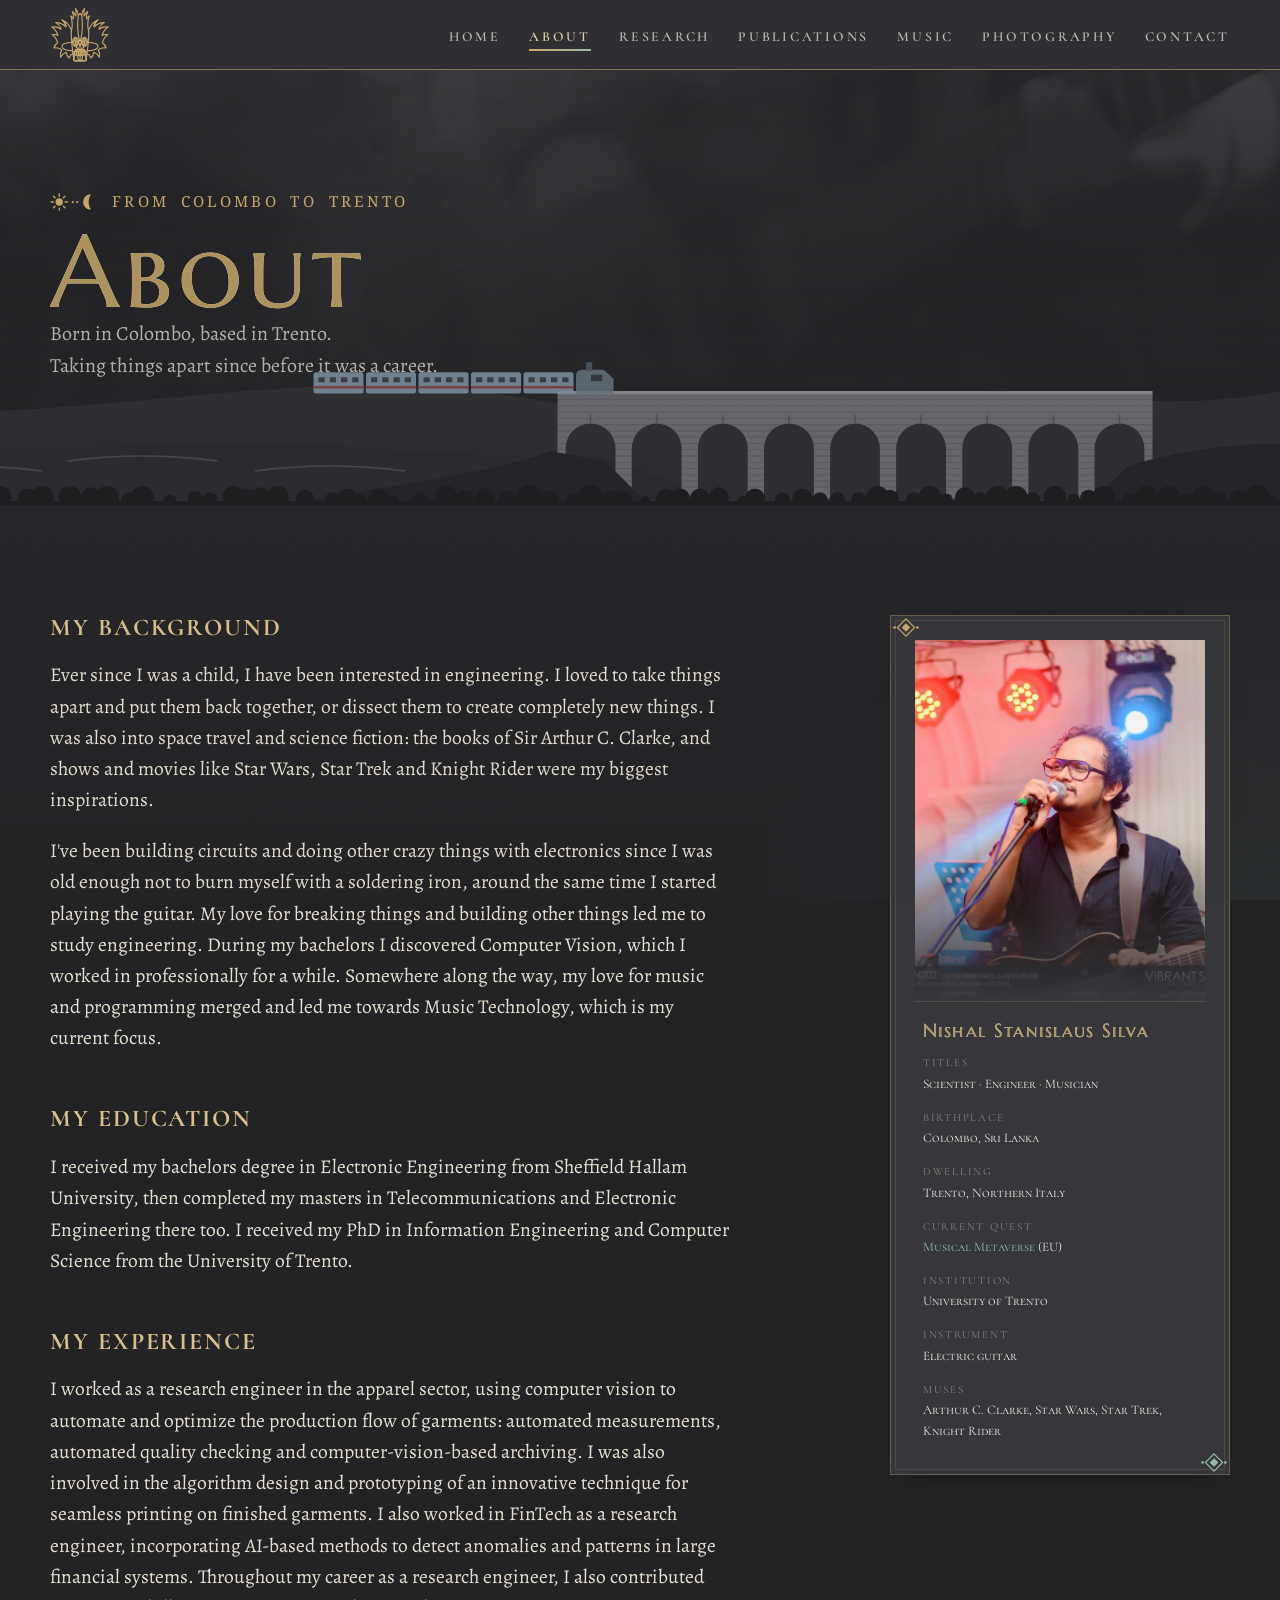
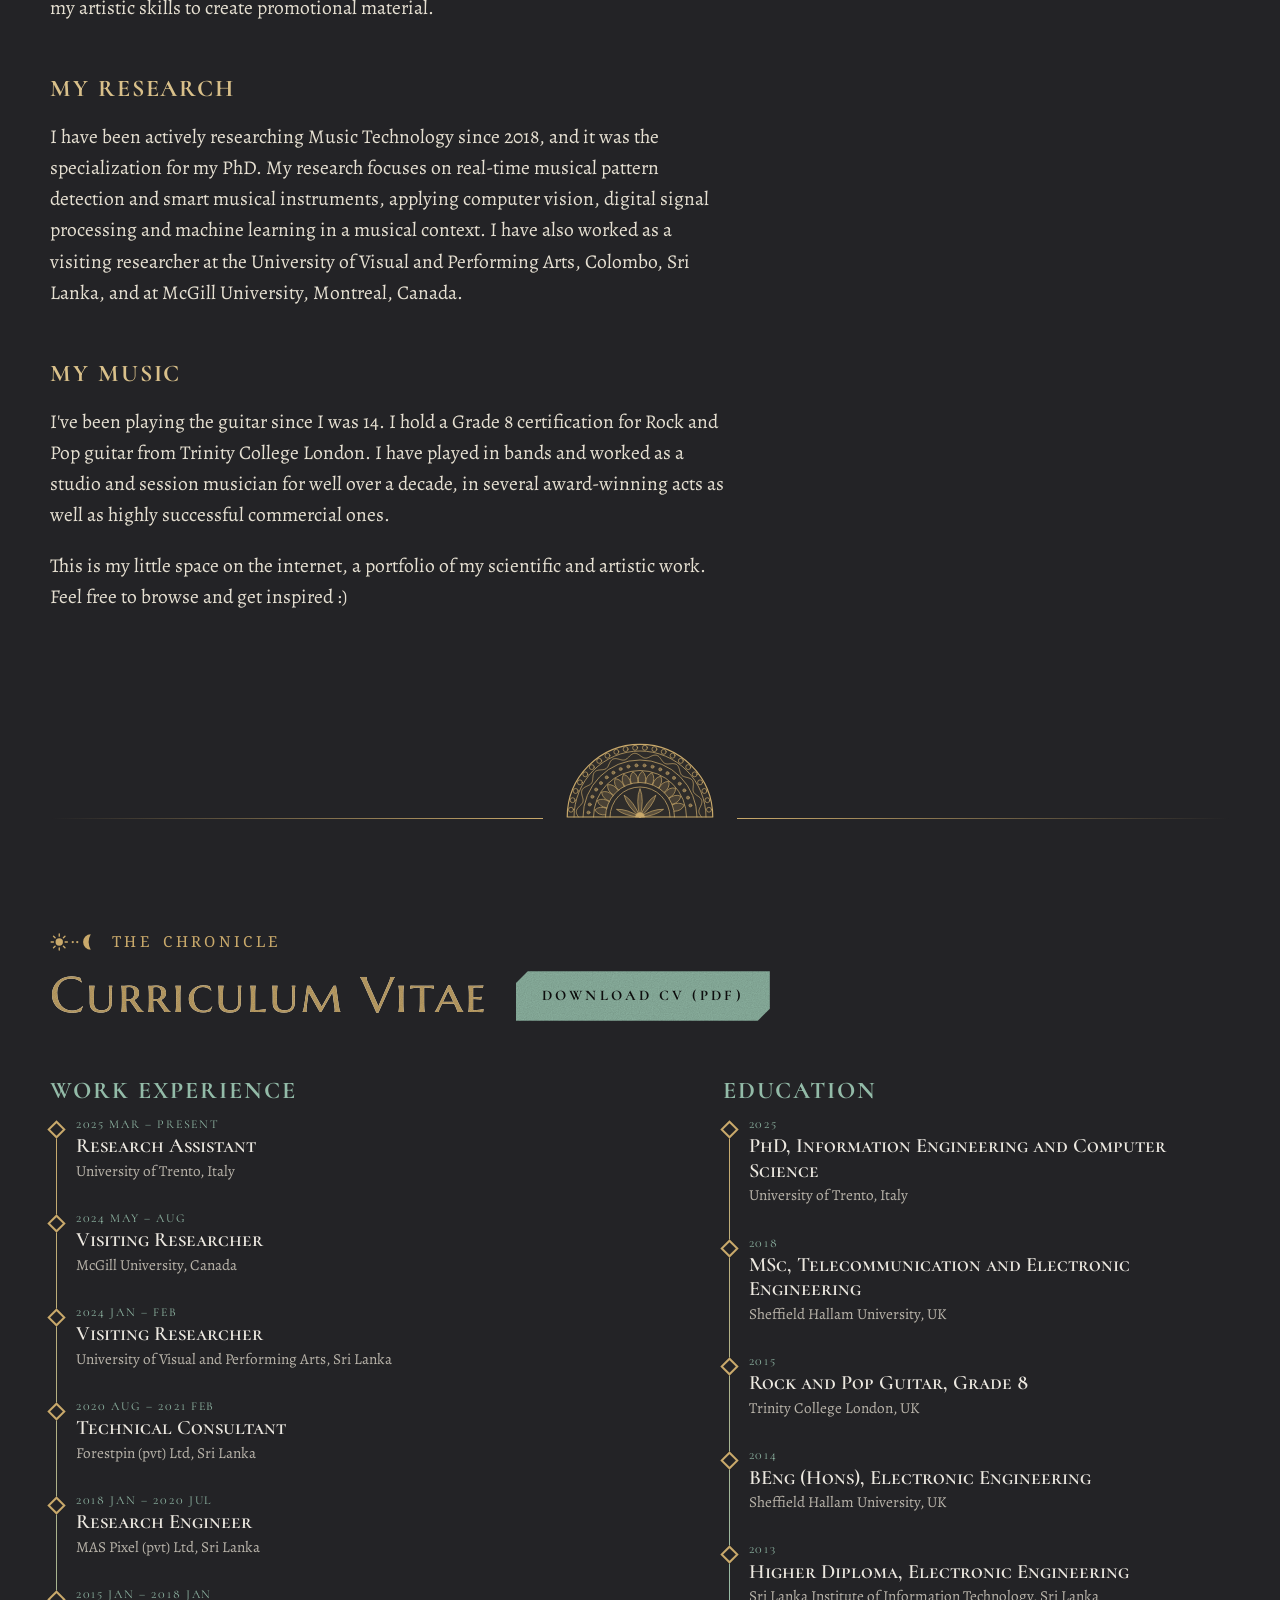
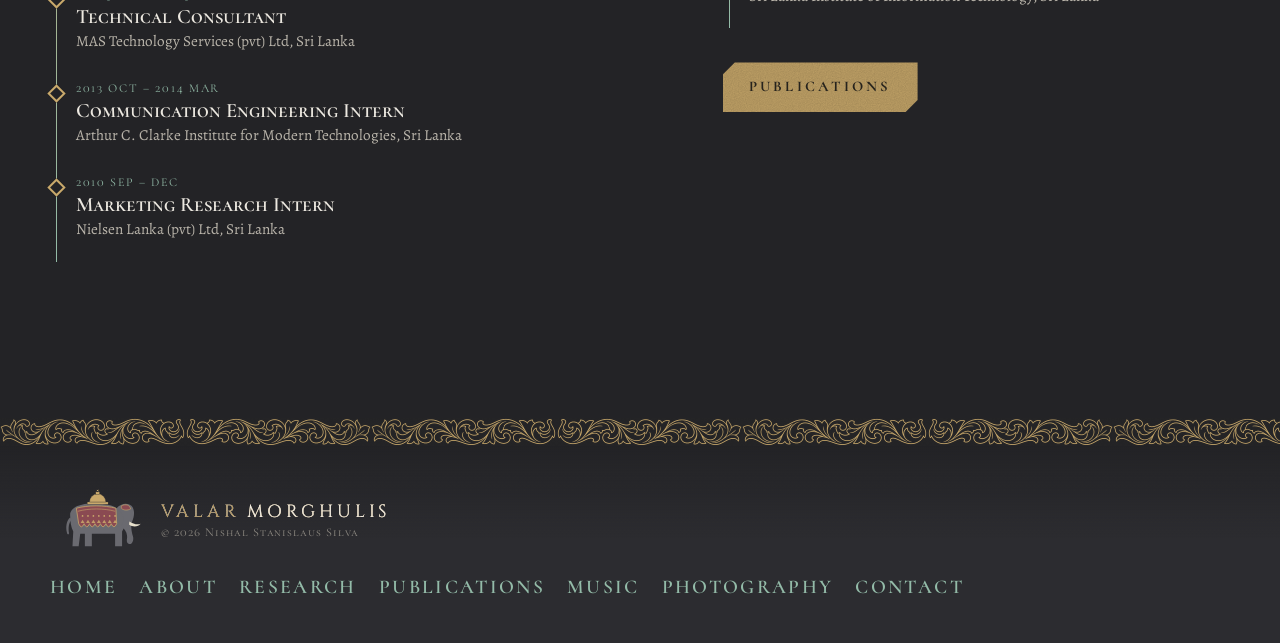
==== commit d436d5e9: "indent changes" ====
--- a/about.html
+++ b/about.html
@@ -1,98 +1,208 @@
 <!doctype html>
 <html lang="en">
 <head>
-<meta charset="utf-8">
-<meta name="viewport" content="width=device-width, initial-scale=1">
-<title>About · Nishal Silva</title>
-<meta name="description" content="Background, education and experience of Nishal Silva: researcher, engineer, guitarist.">
-<meta name="theme-color" content="#232326">
-<meta property="og:title" content="About · Nishal Silva">
-<meta property="og:description" content="Background, education and experience of Nishal Silva: researcher, engineer, guitarist.">
-<meta property="og:image" content="assets/thumbs/bg.jpg">
-<meta property="og:type" content="website">
-<link rel="icon" type="image/svg+xml" href="assets/favicon.svg">
-<link rel="icon" type="image/png" sizes="32x32" href="assets/favicon-32.png">
-<link rel="alternate icon" href="assets/favicon.ico">
-<link rel="apple-touch-icon" href="assets/favicon-180.png">
-<link rel="preconnect" href="https://fonts.googleapis.com">
-<link rel="preconnect" href="https://fonts.gstatic.com" crossorigin>
-<link href="https://fonts.googleapis.com/css2?family=Cinzel:wght@500&family=Marcellus+SC&family=Rozha+One&family=Cormorant+SC:wght@500;600;700&family=Alegreya:ital,wght@0,400;0,500;0,700;1,400&family=Noto+Serif+Sinhala:wght@400;600;700&display=swap" rel="stylesheet">
-<link rel="stylesheet" href="assets/css/base.css">
-<link rel="stylesheet" href="assets/css/layout.css">
-<link rel="stylesheet" href="assets/css/components.css">
-<link rel="stylesheet" href="assets/css/page-about.css">
-<script>document.documentElement.className+=' js'</script>
+  <meta charset="utf-8">
+  <meta name="viewport" content="width=device-width, initial-scale=1">
+  <title>About · Nishal Silva</title>
+  <meta name="description" content="Background, education and experience of Nishal Silva: researcher, engineer, guitarist.">
+  <meta name="theme-color" content="#232326">
+  <meta property="og:title" content="About · Nishal Silva">
+  <meta property="og:description" content="Background, education and experience of Nishal Silva: researcher, engineer, guitarist.">
+  <meta property="og:image" content="assets/thumbs/bg.jpg">
+  <meta property="og:type" content="website">
+  <link rel="icon" type="image/svg+xml" href="assets/favicon.svg">
+  <link rel="icon" type="image/png" sizes="32x32" href="assets/favicon-32.png">
+  <link rel="alternate icon" href="assets/favicon.ico">
+  <link rel="apple-touch-icon" href="assets/favicon-180.png">
+  <link rel="preconnect" href="https://fonts.googleapis.com">
+  <link rel="preconnect" href="https://fonts.gstatic.com" crossorigin>
+  <link href="https://fonts.googleapis.com/css2?family=Cinzel:wght@500&family=Marcellus+SC&family=Rozha+One&family=Cormorant+SC:wght@500;600;700&family=Alegreya:ital,wght@0,400;0,500;0,700;1,400&family=Noto+Serif+Sinhala:wght@400;600;700&display=swap" rel="stylesheet">
+  <link rel="stylesheet" href="assets/css/base.css">
+  <link rel="stylesheet" href="assets/css/layout.css">
+  <link rel="stylesheet" href="assets/css/components.css">
+  <link rel="stylesheet" href="assets/css/page-about.css">
+  <script>
+    document.documentElement.className+=' js'
+  </script>
 </head>
 <body>
-<a class="skip" href="#main">Skip to content</a>
-<header class="nav">
-  <div class="wrap">
-    <a class="brand" href="index.html"><img class="mask" src="assets/art/mask.svg" alt=""><span class="brand-word">NISHAL</span></a>
-    <button class="burger" aria-expanded="false" aria-controls="menu">MENU</button>
-    <ul class="menu" id="menu">
-      <li><a href="index.html">Home</a></li>
-      <li><a href="about.html" aria-current="page">About</a></li>
-      <li><a href="research.html">Research</a></li>
-      <li><a href="publications.html">Publications</a></li>
-      <li><a href="music.html">Music</a></li>
-      <li><a href="photography.html">Photography</a></li>
-      <li><a href="contact.html">Contact</a></li>
-    </ul>
-  </div>
-</header>
-<main id="main">
-<header class="page-hero"><div class="bgimg"></div><img class="banner" src="assets/art/banner-about.svg" alt=""><div class="wrap"><p class="eyebrow">from Colombo to Trento</p><h1>About</h1><p class="sub">Born in Colombo, based in Trento.<br>Taking things apart since before it was a career.</p></div></header>
-
-<section>
-  <div class="wrap about-grid">
-    <div class="story">
-      <h3>My Background</h3>
-      <p>Ever since I was a child, I have been interested in engineering. I loved to take things apart and put them back together, or dissect them to create completely new things. I was also into space travel and science fiction: the books of Sir Arthur C. Clarke, and shows and movies like Star Wars, Star Trek and Knight Rider were my biggest inspirations.</p>
-      <p>I've been building circuits and doing other crazy things with electronics since I was old enough not to burn myself with a soldering iron, around the same time I started playing the guitar. My love for breaking things and building other things led me to study engineering. During my bachelors I discovered Computer Vision, which I worked in professionally for a while. Somewhere along the way, my love for music and programming merged and led me towards Music Technology, which is my current focus.</p>
-      <h3>My Education</h3>
-      <p>I received my bachelors degree in Electronic Engineering from Sheffield Hallam University, then completed my masters in Telecommunications and Electronic Engineering there too. I received my PhD in Information Engineering and Computer Science from the University of Trento.</p>
-      <h3>My Experience</h3>
-      <p>I worked as a research engineer in the apparel sector, using computer vision to automate and optimize the production flow of garments: automated measurements, automated quality checking and computer-vision-based archiving. I was also involved in the algorithm design and prototyping of an innovative technique for seamless printing on finished garments. I also worked in FinTech as a research engineer, incorporating AI-based methods to detect anomalies and patterns in large financial systems. Throughout my career as a research engineer, I also contributed my artistic skills to create promotional material.</p>
-      <h3>My Research</h3>
-      <p>I have been actively researching Music Technology since 2018, and it was the specialization for my PhD. My research focuses on real-time musical pattern detection and smart musical instruments, applying computer vision, digital signal processing and machine learning in a musical context. I have also worked as a visiting researcher at the University of Visual and Performing Arts, Colombo, Sri Lanka, and at McGill University, Montreal, Canada.</p>
-      <h3>My Music</h3>
-      <p>I've been playing the guitar since I was 14. I hold a Grade 8 certification for Rock and Pop guitar from Trinity College London. I have played in bands and worked as a studio and session musician for well over a decade, in several award-winning acts as well as highly successful commercial ones.</p>
-      <p>This is my little space on the internet, a portfolio of my scientific and artistic work. Feel free to browse and get inspired :)</p>
+  <a class="skip" href="#main">Skip to content</a>
+  <header class="nav">
+    <div class="wrap">
+      <a class="brand" href="index.html"><img class="mask" src="assets/art/mask.svg" alt=""><span class="brand-word">NISHAL</span></a>
+      <button class="burger" aria-expanded="false" aria-controls="menu">MENU</button>
+      <ul class="menu" id="menu">
+        <li><a href="index.html">Home</a></li>
+        <li><a href="about.html" aria-current="page">About</a></li>
+        <li><a href="research.html">Research</a></li>
+        <li><a href="publications.html">Publications</a></li>
+        <li><a href="music.html">Music</a></li>
+        <li><a href="photography.html">Photography</a></li>
+        <li><a href="contact.html">Contact</a></li>
+      </ul>
     </div>
-    <aside class="panel sheet" data-group>
-      <div class="portrait"><a class="zoom" href="images/gallery/56.jpg"><img src="assets/thumbs/portrait.jpg" alt="Nishal singing and playing guitar on stage"></a></div>
-      <h3>Nishal Stanislaus Silva</h3>
-      <dl><dt>Titles</dt><dd>Scientist · Engineer · Musician</dd><dt>Birthplace</dt><dd>Colombo, Sri Lanka</dd><dt>Dwelling</dt><dd>Trento, Northern Italy</dd><dt>Current quest</dt><dd><a href="https://musmet.eu/">Musical Metaverse</a> (EU)</dd><dt>Institution</dt><dd>University of Trento</dd><dt>Instrument</dt><dd>Electric guitar</dd><dt>Muses</dt><dd>Arthur C. Clarke, Star Wars, Star Trek, Knight Rider</dd></dl>
-    </aside>
-  </div>
-</section>
-
-<div class="wrap"><div class="moon-div" aria-hidden="true"><i></i><img class="moon" src="assets/art/moonstone-half.svg" width="150" alt=""><i></i></div></div>
-
-<section>
-  <div class="wrap">
-    <div class="section-head"><p class="eyebrow">the chronicle</p><div class="title-row"><h2 class="section-title">Curriculum Vitae</h2><a class="btn cv" href="docs/Nishal_Silva_ML_Research_Engineer.pdf" target="_blank" rel="noopener">Download CV (PDF)</a></div></div>
-    <div class="two-col">
-      <div><h3 class="tl-head">Work Experience</h3><ol class="timeline"><li><div class="when">2025 Mar – present</div><div class="what">Research Assistant</div><div class="where">University of Trento, Italy</div></li><li><div class="when">2024 May – Aug</div><div class="what">Visiting Researcher</div><div class="where">McGill University, Canada</div></li><li><div class="when">2024 Jan – Feb</div><div class="what">Visiting Researcher</div><div class="where">University of Visual and Performing Arts, Sri Lanka</div></li><li><div class="when">2020 Aug – 2021 Feb</div><div class="what">Technical Consultant</div><div class="where">Forestpin (pvt) Ltd, Sri Lanka</div></li><li><div class="when">2018 Jan – 2020 Jul</div><div class="what">Research Engineer</div><div class="where">MAS Pixel (pvt) Ltd, Sri Lanka</div></li><li><div class="when">2015 Jan – 2018 Jan</div><div class="what">Technical Consultant</div><div class="where">MAS Technology Services (pvt) Ltd, Sri Lanka</div></li><li><div class="when">2013 Oct – 2014 Mar</div><div class="what">Communication Engineering Intern</div><div class="where">Arthur C. Clarke Institute for Modern Technologies, Sri Lanka</div></li><li><div class="when">2010 Sep – Dec</div><div class="what">Marketing Research Intern</div><div class="where">Nielsen Lanka (pvt) Ltd, Sri Lanka</div></li></ol></div>
-      <div><h3 class="tl-head">Education</h3><ol class="timeline"><li><div class="when">2025</div><div class="what">PhD, Information Engineering and Computer Science</div><div class="where">University of Trento, Italy</div></li><li><div class="when">2018</div><div class="what">MSc, Telecommunication and Electronic Engineering</div><div class="where">Sheffield Hallam University, UK</div></li><li><div class="when">2015</div><div class="what">Rock and Pop Guitar, Grade 8</div><div class="where">Trinity College London, UK</div></li><li><div class="when">2014</div><div class="what">BEng (Hons), Electronic Engineering</div><div class="where">Sheffield Hallam University, UK</div></li><li><div class="when">2013</div><div class="what">Higher Diploma, Electronic Engineering</div><div class="where">Sri Lanka Institute of Information Technology, Sri Lanka</div></li></ol>
-        <div class="btn-row"><a class="btn" href="publications.html">Publications</a></div></div>
+  </header>
+  <main id="main">
+    <header class="page-hero">
+      <div class="bgimg"></div>
+      <img class="banner" src="assets/art/banner-about.svg" alt="">
+      <div class="wrap">
+        <p class="eyebrow">from Colombo to Trento</p>
+        <h1>About</h1>
+        <p class="sub">Born in Colombo, based in Trento.<br>Taking things apart since before it was a career.</p>
+      </div>
+    </header>
+    <section>
+      <div class="wrap about-grid">
+        <div class="story">
+          <h3>My Background</h3>
+          <p>Ever since I was a child, I have been interested in engineering. I loved to take things apart and put them back together, or dissect them to create completely new things. I was also into space travel and science fiction: the books of Sir Arthur C. Clarke, and shows and movies like Star Wars, Star Trek and Knight Rider were my biggest inspirations.</p>
+          <p>I've been building circuits and doing other crazy things with electronics since I was old enough not to burn myself with a soldering iron, around the same time I started playing the guitar. My love for breaking things and building other things led me to study engineering. During my bachelors I discovered Computer Vision, which I worked in professionally for a while. Somewhere along the way, my love for music and programming merged and led me towards Music Technology, which is my current focus.</p>
+          <h3>My Education</h3>
+          <p>I received my bachelors degree in Electronic Engineering from Sheffield Hallam University, then completed my masters in Telecommunications and Electronic Engineering there too. I received my PhD in Information Engineering and Computer Science from the University of Trento.</p>
+          <h3>My Experience</h3>
+          <p>I worked as a research engineer in the apparel sector, using computer vision to automate and optimize the production flow of garments: automated measurements, automated quality checking and computer-vision-based archiving. I was also involved in the algorithm design and prototyping of an innovative technique for seamless printing on finished garments. I also worked in FinTech as a research engineer, incorporating AI-based methods to detect anomalies and patterns in large financial systems. Throughout my career as a research engineer, I also contributed my artistic skills to create promotional material.</p>
+          <h3>My Research</h3>
+          <p>I have been actively researching Music Technology since 2018, and it was the specialization for my PhD. My research focuses on real-time musical pattern detection and smart musical instruments, applying computer vision, digital signal processing and machine learning in a musical context. I have also worked as a visiting researcher at the University of Visual and Performing Arts, Colombo, Sri Lanka, and at McGill University, Montreal, Canada.</p>
+          <h3>My Music</h3>
+          <p>I've been playing the guitar since I was 14. I hold a Grade 8 certification for Rock and Pop guitar from Trinity College London. I have played in bands and worked as a studio and session musician for well over a decade, in several award-winning acts as well as highly successful commercial ones.</p>
+          <p>This is my little space on the internet, a portfolio of my scientific and artistic work. Feel free to browse and get inspired :)</p>
+        </div>
+        <aside class="panel sheet" data-group>
+          <div class="portrait"><a class="zoom" href="images/gallery/56.jpg"><img src="assets/thumbs/portrait.jpg" alt="Nishal singing and playing guitar on stage"></a></div>
+          <h3>Nishal Stanislaus Silva</h3>
+          <dl>
+            <dt>Titles</dt>
+            <dd>Scientist · Engineer · Musician</dd>
+            <dt>Birthplace</dt>
+            <dd>Colombo, Sri Lanka</dd>
+            <dt>Dwelling</dt>
+            <dd>Trento, Northern Italy</dd>
+            <dt>Current quest</dt>
+            <dd><a href="https://musmet.eu/">Musical Metaverse</a> (EU)</dd>
+            <dt>Institution</dt>
+            <dd>University of Trento</dd>
+            <dt>Instrument</dt>
+            <dd>Electric guitar</dd>
+            <dt>Muses</dt>
+            <dd>Arthur C. Clarke, Star Wars, Star Trek, Knight Rider</dd>
+          </dl>
+        </aside>
+      </div>
+    </section>
+    <div class="wrap">
+      <div class="moon-div" aria-hidden="true"><i></i><img class="moon" src="assets/art/moonstone-half.svg" width="150" alt=""><i></i></div>
     </div>
-  </div>
-</section>
-</main>
-<footer class="footer">
-  <div class="wrap">
-    <div class="foot-brand"><img class="foot-eleph" src="assets/art/elephant-footer.svg" alt=""><div><div class="irons">Valar <em>Morghulis</em></div><small>© 2026 Nishal Stanislaus Silva</small></div></div><ul>
-      <li><a href="index.html">Home</a></li>
-      <li><a href="about.html">About</a></li>
-      <li><a href="research.html">Research</a></li>
-      <li><a href="publications.html">Publications</a></li>
-      <li><a href="music.html">Music</a></li>
-      <li><a href="photography.html">Photography</a></li>
-      <li><a href="contact.html">Contact</a></li>
-    </ul>
-  </div>
-</footer>
-<script src="assets/main.js" defer></script>
+    <section>
+      <div class="wrap">
+        <div class="section-head">
+          <p class="eyebrow">the chronicle</p>
+          <div class="title-row">
+            <h2 class="section-title">Curriculum Vitae</h2>
+            <a class="btn cv" href="docs/Nishal_Silva_ML_Research_Engineer.pdf" target="_blank" rel="noopener">Download CV (PDF)</a>
+          </div>
+        </div>
+        <div class="two-col">
+          <div>
+            <h3 class="tl-head">Work Experience</h3>
+            <ol class="timeline">
+              <li>
+                <div class="when">2025 Mar – present</div>
+                <div class="what">Research Assistant</div>
+                <div class="where">University of Trento, Italy</div>
+              </li>
+              <li>
+                <div class="when">2024 May – Aug</div>
+                <div class="what">Visiting Researcher</div>
+                <div class="where">McGill University, Canada</div>
+              </li>
+              <li>
+                <div class="when">2024 Jan – Feb</div>
+                <div class="what">Visiting Researcher</div>
+                <div class="where">University of Visual and Performing Arts, Sri Lanka</div>
+              </li>
+              <li>
+                <div class="when">2020 Aug – 2021 Feb</div>
+                <div class="what">Technical Consultant</div>
+                <div class="where">Forestpin (pvt) Ltd, Sri Lanka</div>
+              </li>
+              <li>
+                <div class="when">2018 Jan – 2020 Jul</div>
+                <div class="what">Research Engineer</div>
+                <div class="where">MAS Pixel (pvt) Ltd, Sri Lanka</div>
+              </li>
+              <li>
+                <div class="when">2015 Jan – 2018 Jan</div>
+                <div class="what">Technical Consultant</div>
+                <div class="where">MAS Technology Services (pvt) Ltd, Sri Lanka</div>
+              </li>
+              <li>
+                <div class="when">2013 Oct – 2014 Mar</div>
+                <div class="what">Communication Engineering Intern</div>
+                <div class="where">Arthur C. Clarke Institute for Modern Technologies, Sri Lanka</div>
+              </li>
+              <li>
+                <div class="when">2010 Sep – Dec</div>
+                <div class="what">Marketing Research Intern</div>
+                <div class="where">Nielsen Lanka (pvt) Ltd, Sri Lanka</div>
+              </li>
+            </ol>
+          </div>
+          <div>
+            <h3 class="tl-head">Education</h3>
+            <ol class="timeline">
+              <li>
+                <div class="when">2025</div>
+                <div class="what">PhD, Information Engineering and Computer Science</div>
+                <div class="where">University of Trento, Italy</div>
+              </li>
+              <li>
+                <div class="when">2018</div>
+                <div class="what">MSc, Telecommunication and Electronic Engineering</div>
+                <div class="where">Sheffield Hallam University, UK</div>
+              </li>
+              <li>
+                <div class="when">2015</div>
+                <div class="what">Rock and Pop Guitar, Grade 8</div>
+                <div class="where">Trinity College London, UK</div>
+              </li>
+              <li>
+                <div class="when">2014</div>
+                <div class="what">BEng (Hons), Electronic Engineering</div>
+                <div class="where">Sheffield Hallam University, UK</div>
+              </li>
+              <li>
+                <div class="when">2013</div>
+                <div class="what">Higher Diploma, Electronic Engineering</div>
+                <div class="where">Sri Lanka Institute of Information Technology, Sri Lanka</div>
+              </li>
+            </ol>
+            <div class="btn-row"><a class="btn" href="publications.html">Publications</a></div>
+          </div>
+        </div>
+      </div>
+    </section>
+  </main>
+  <footer class="footer">
+    <div class="wrap">
+      <div class="foot-brand">
+        <img class="foot-eleph" src="assets/art/elephant-footer.svg" alt="">
+        <div>
+          <div class="irons">Valar <em>Morghulis</em></div>
+          <small>© 2026 Nishal Stanislaus Silva</small>
+        </div>
+      </div>
+      <ul>
+        <li><a href="index.html">Home</a></li>
+        <li><a href="about.html">About</a></li>
+        <li><a href="research.html">Research</a></li>
+        <li><a href="publications.html">Publications</a></li>
+        <li><a href="music.html">Music</a></li>
+        <li><a href="photography.html">Photography</a></li>
+        <li><a href="contact.html">Contact</a></li>
+      </ul>
+    </div>
+  </footer>
+  <script src="assets/main.js" defer></script>
 </body>
 </html>
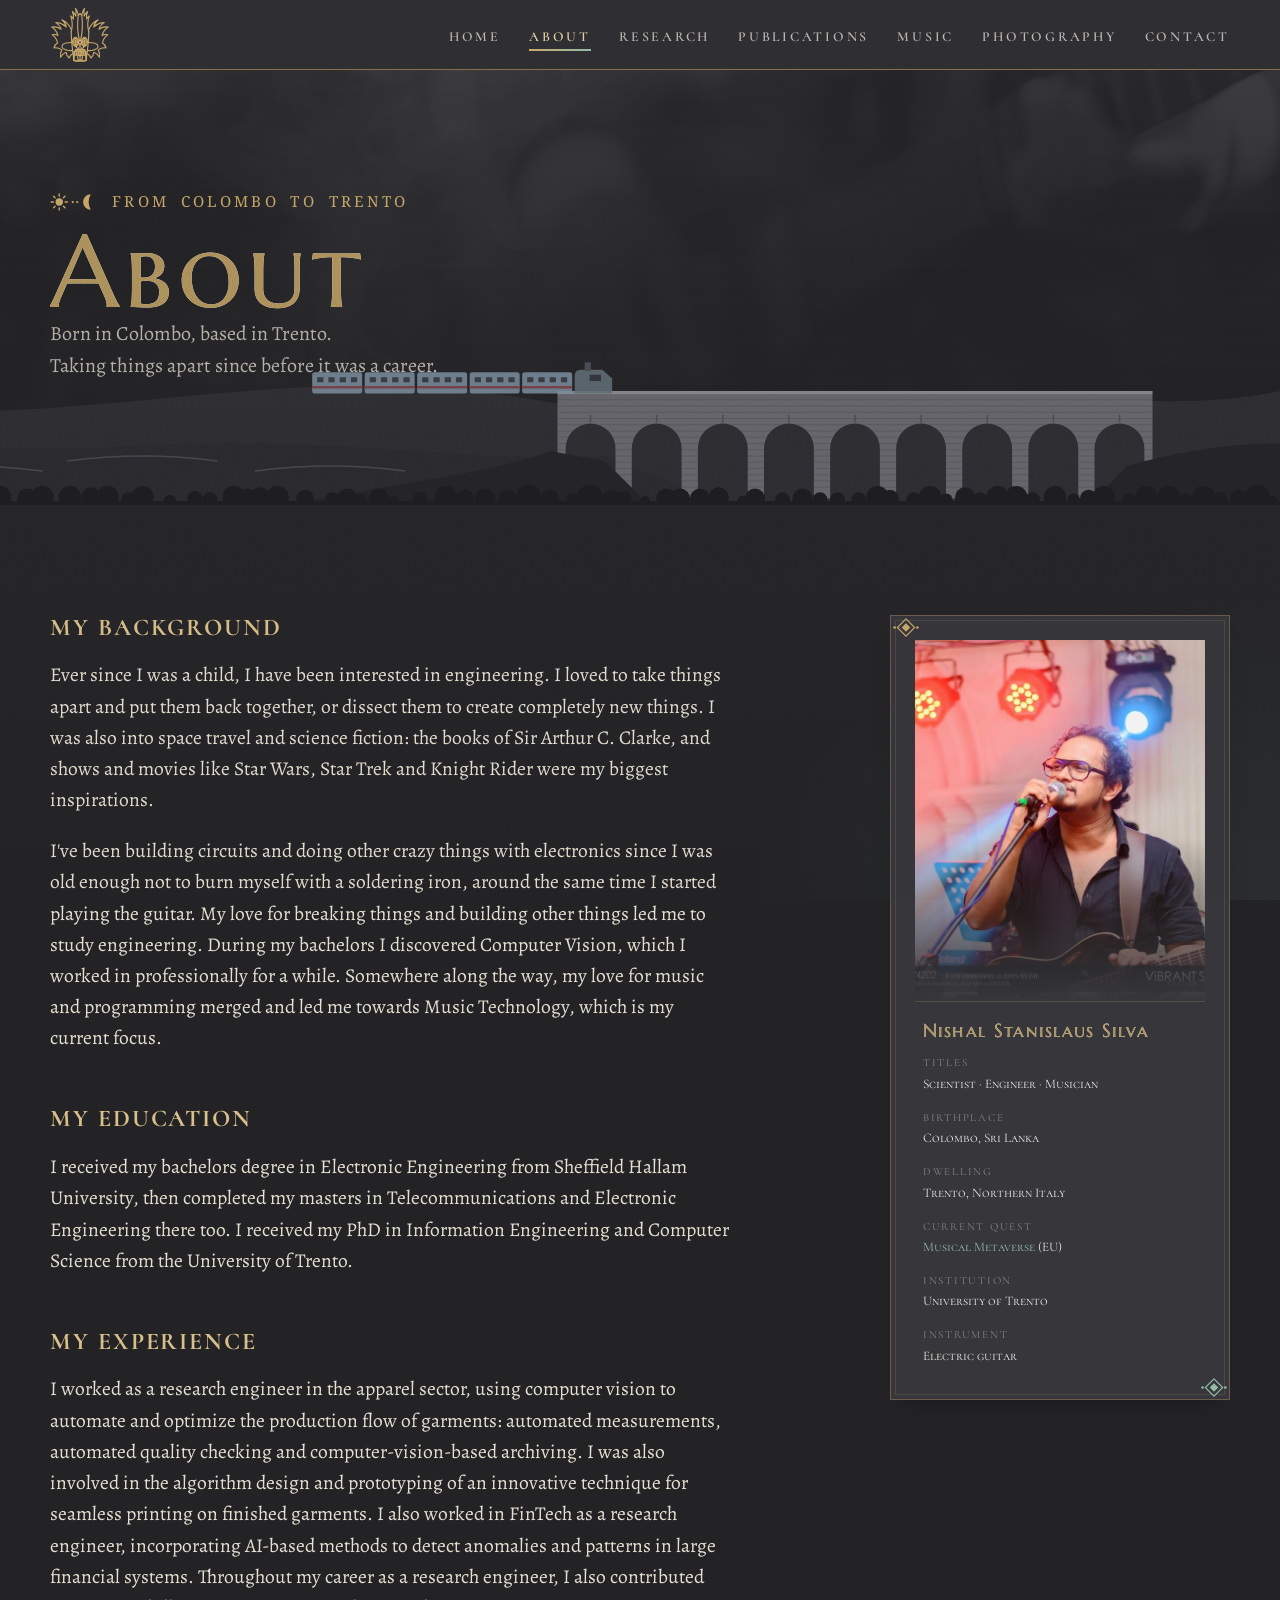
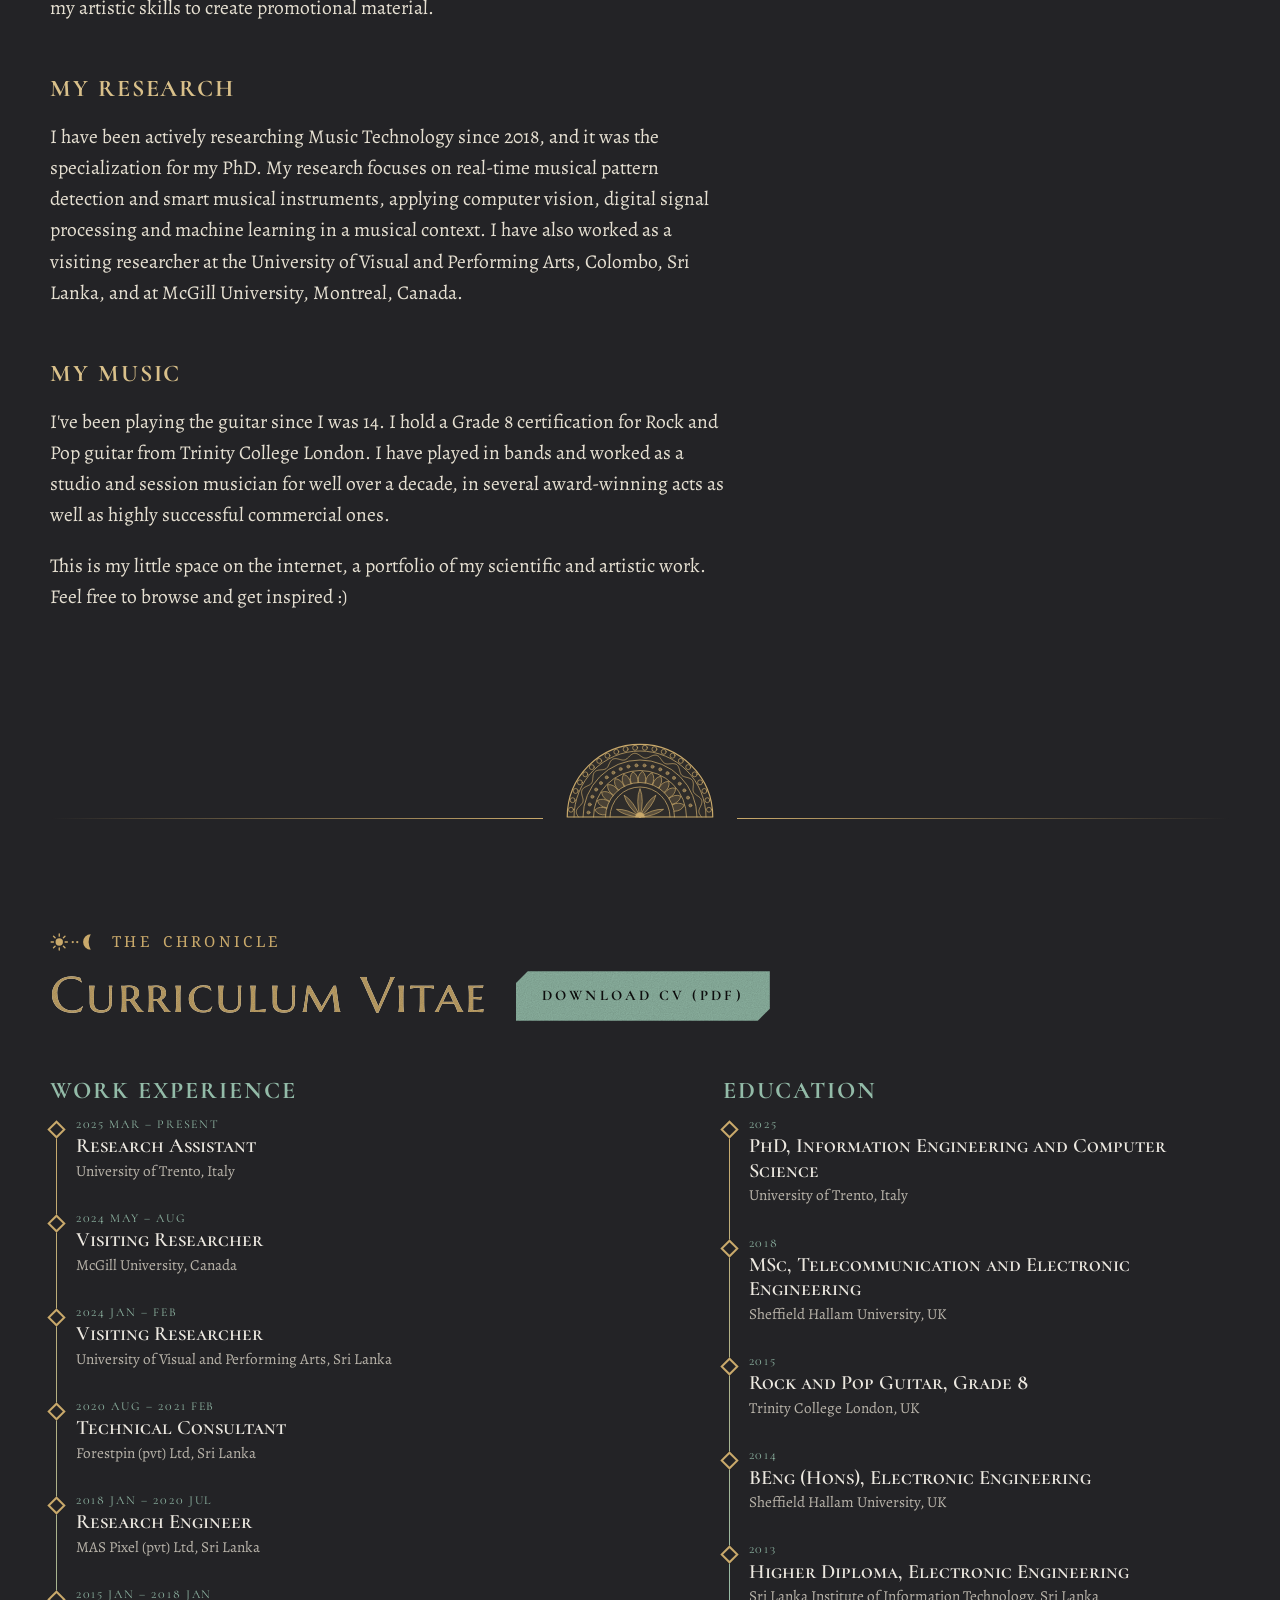
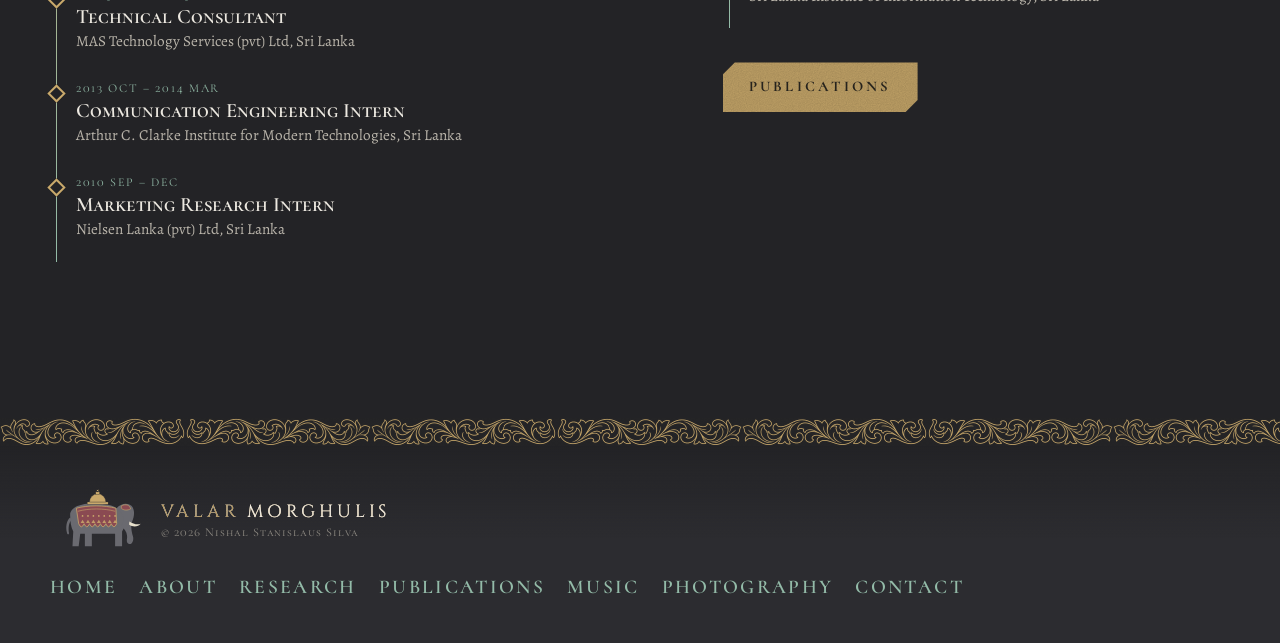
==== commit 8962b9c4: "changes" ====
--- a/about.html
+++ b/about.html
@@ -84,8 +84,8 @@
             <dd>University of Trento</dd>
             <dt>Instrument</dt>
             <dd>Electric guitar</dd>
-            <dt>Muses</dt>
-            <dd>Arthur C. Clarke, Star Wars, Star Trek, Knight Rider</dd>
+            <!-- <dt>Muses</dt>
+            <dd>Arthur C. Clarke, Star Wars, Star Trek, Knight Rider</dd> -->
           </dl>
         </aside>
       </div>
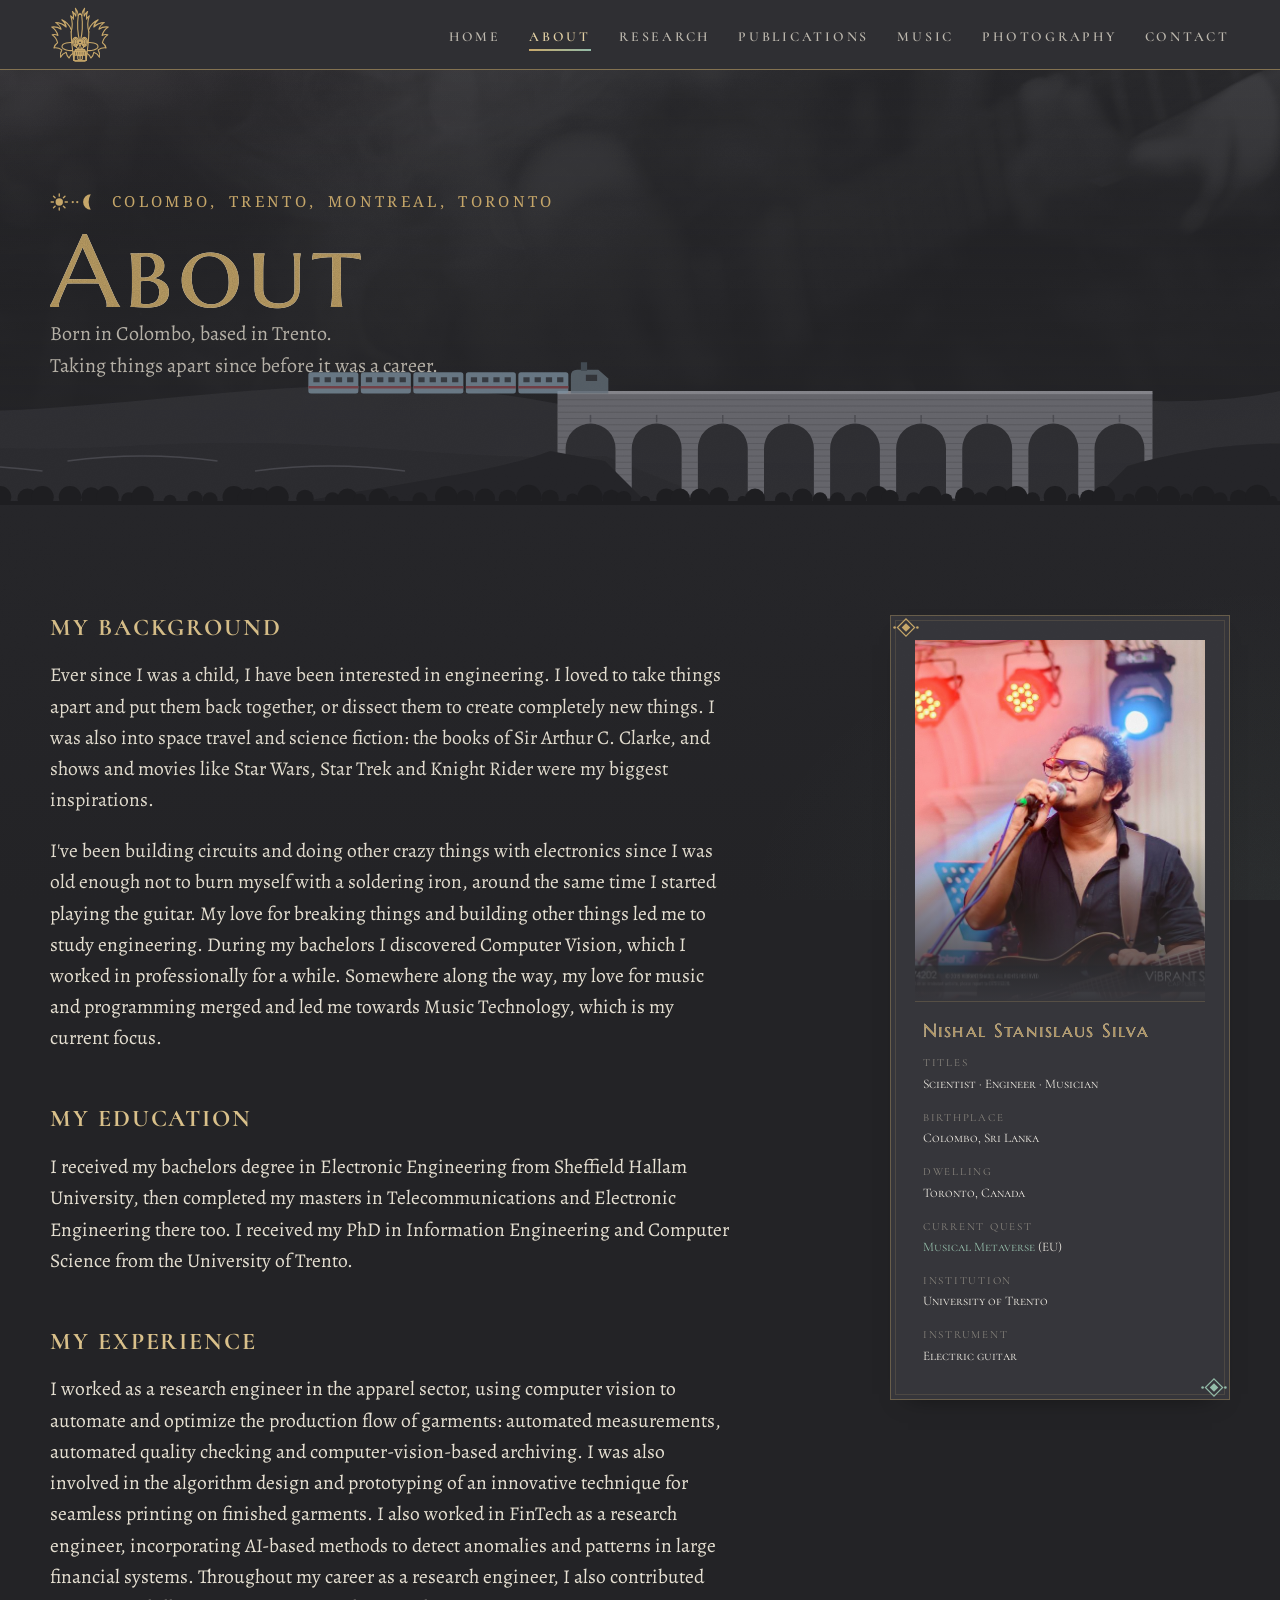
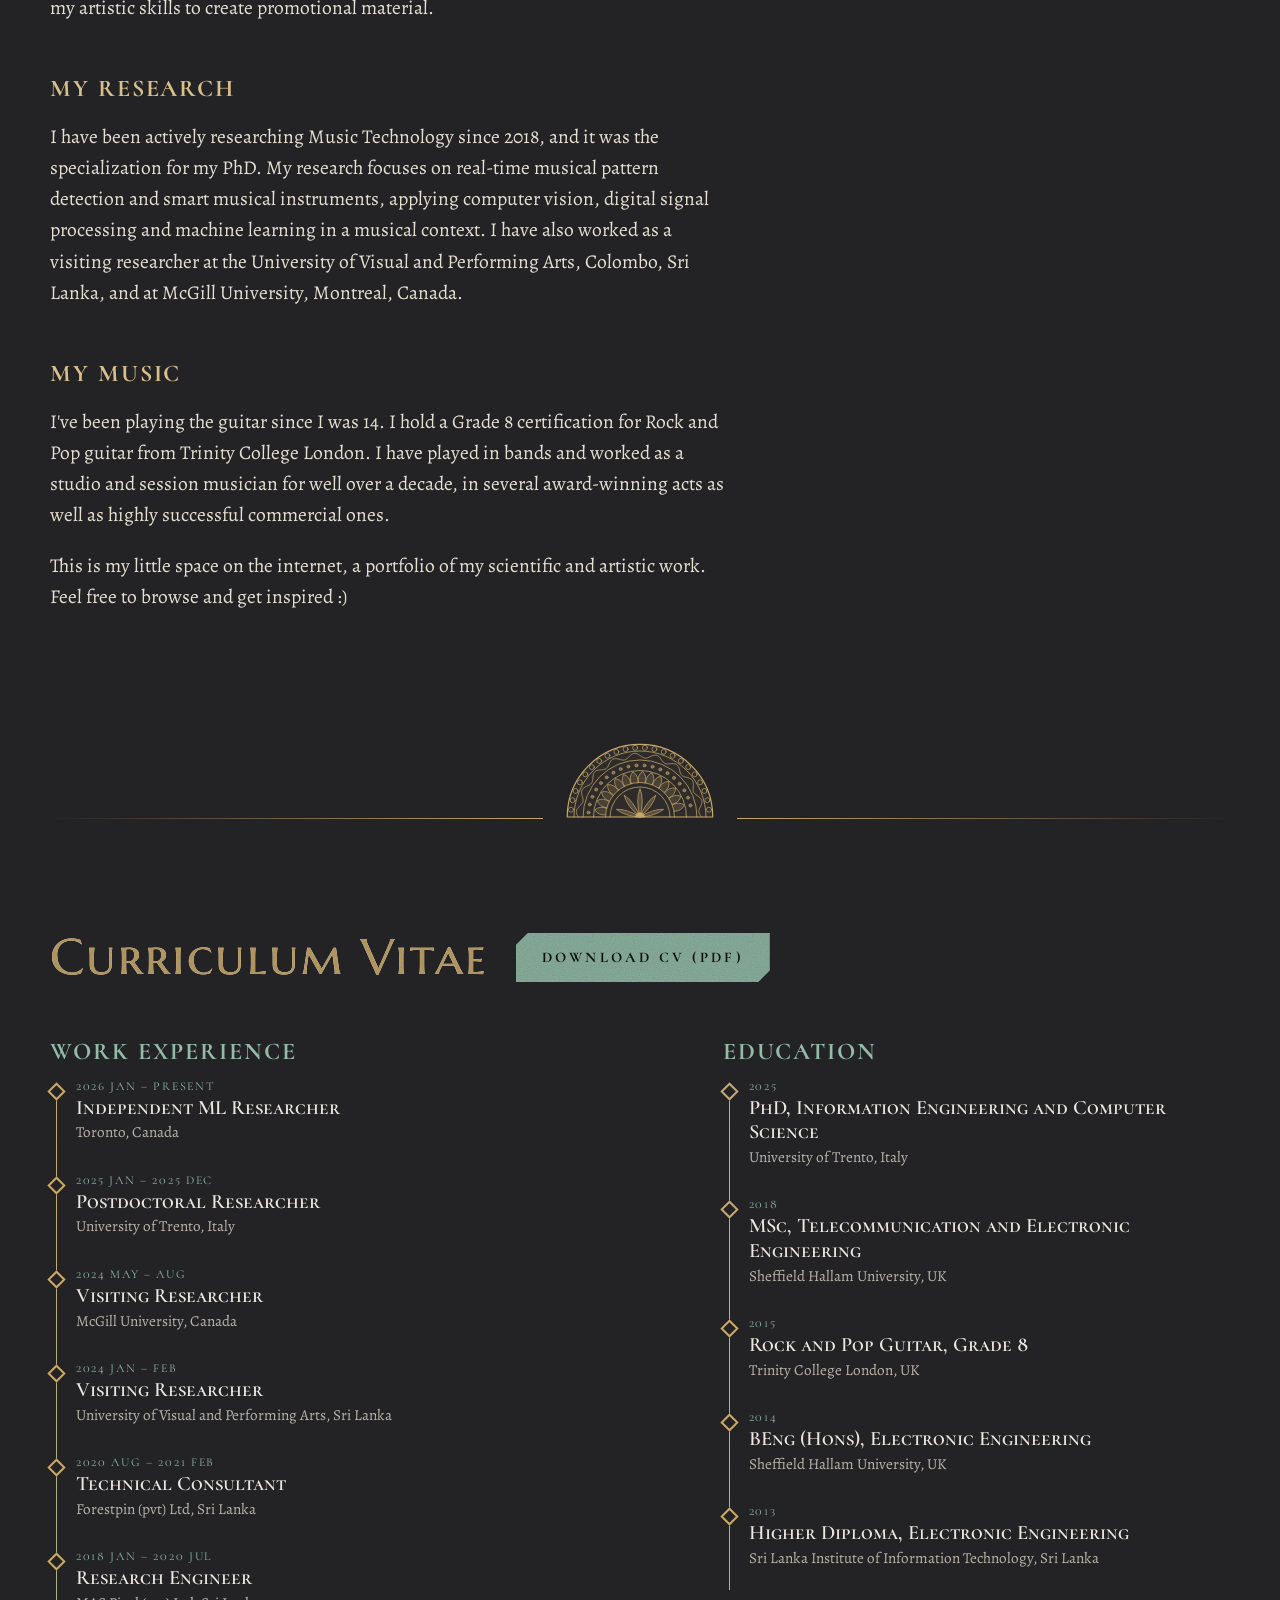
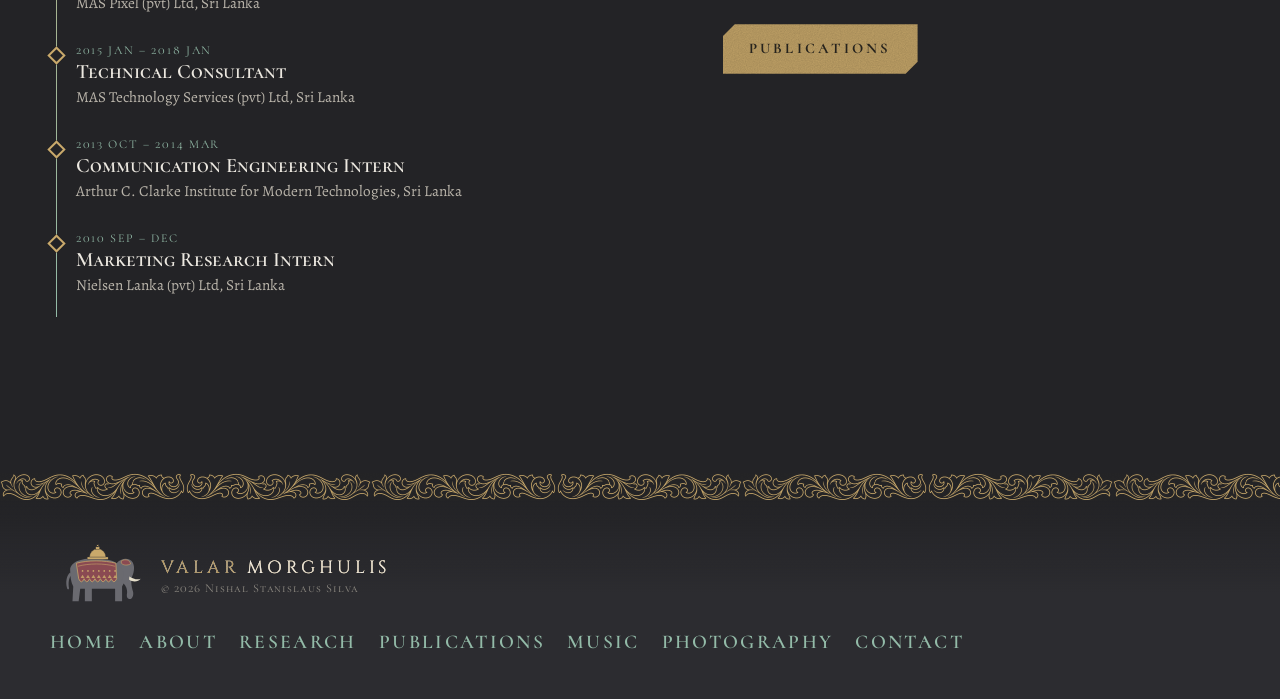
==== commit d8624250: "ai slop removal" ====
--- a/about.html
+++ b/about.html
@@ -47,7 +47,7 @@
       <div class="bgimg"></div>
       <img class="banner" src="assets/art/banner-about.svg" alt="">
       <div class="wrap">
-        <p class="eyebrow">from Colombo to Trento</p>
+        <p class="eyebrow">Colombo, Trento, Montreal, Toronto </p>
         <h1>About</h1>
         <p class="sub">Born in Colombo, based in Trento.<br>Taking things apart since before it was a career.</p>
       </div>
@@ -77,15 +77,13 @@
             <dt>Birthplace</dt>
             <dd>Colombo, Sri Lanka</dd>
             <dt>Dwelling</dt>
-            <dd>Trento, Northern Italy</dd>
+            <dd>Toronto, Canada</dd>
             <dt>Current quest</dt>
             <dd><a href="https://musmet.eu/">Musical Metaverse</a> (EU)</dd>
             <dt>Institution</dt>
             <dd>University of Trento</dd>
             <dt>Instrument</dt>
             <dd>Electric guitar</dd>
-            <!-- <dt>Muses</dt>
-            <dd>Arthur C. Clarke, Star Wars, Star Trek, Knight Rider</dd> -->
           </dl>
         </aside>
       </div>
@@ -96,7 +94,6 @@
     <section>
       <div class="wrap">
         <div class="section-head">
-          <p class="eyebrow">the chronicle</p>
           <div class="title-row">
             <h2 class="section-title">Curriculum Vitae</h2>
             <a class="btn cv" href="docs/Nishal_Silva_ML_Research_Engineer.pdf" target="_blank" rel="noopener">Download CV (PDF)</a>
@@ -107,8 +104,13 @@
             <h3 class="tl-head">Work Experience</h3>
             <ol class="timeline">
               <li>
-                <div class="when">2025 Mar – present</div>
-                <div class="what">Research Assistant</div>
+                <div class="when">2026 Jan – present</div>
+                <div class="what">Independent ML Researcher</div>
+                <div class="where">Toronto, Canada</div>
+              </li>
+              <li>
+                <div class="when">2025 Jan – 2025 Dec</div>
+                <div class="what">Postdoctoral Researcher</div>
                 <div class="where">University of Trento, Italy</div>
               </li>
               <li>
--- a/assets/css/base.css
+++ b/assets/css/base.css
@@ -6,20 +6,19 @@
   --panel: #36363b;
   --line: rgba(201, 169, 107, 0.22);
   --line-strong: rgba(201, 169, 107, 0.42);
-  --blood: #c9a96b;
-  --blood-hot: #d9c08a;
-  --blood-deep: #6b5a3a;
-  --cyan: #93bba8;
+  --accent: #c9a96b;
+  --accent-hot: #d9c08a;
+  --accent-deep: #6b5a3a;
+  --sage: #93bba8;
   --red: #d9726f;
   --bone: #ece8e0;
   --muted: #b9b4aa;
   --faint: #8a867e;
-  --gold: #d1a0aa;
+  --rose: #d1a0aa;
   --f-display: "Marcellus SC", "Cormorant SC", serif;
   --f-head: "Cormorant SC", Georgia, serif;
   --f-body: "Alegreya", Georgia, serif;
-  --f-mono: "Cormorant SC", Georgia, serif;
-  --f-hg: "Noto Serif Sinhala", "Iskoola Pota", serif;
+  --f-sinhala: "Noto Serif Sinhala", "Iskoola Pota", serif;
   --wrap: 1180px;
   --gutter: clamp(16px, 4vw, 40px);
   --nav-h: 70px;
@@ -75,7 +74,7 @@
 }
 
 ::selection {
-  background: var(--blood);
+  background: var(--accent);
   color: #fff;
 }
 
@@ -84,10 +83,10 @@
   left: -999px;
   top: 8px;
   z-index: 200;
-  background: var(--blood);
+  background: var(--accent);
   color: #fff;
   padding: 8px 14px;
-  font-family: var(--f-mono);
+  font-family: var(--f-head);
 }
 
 .skip:focus {
@@ -129,13 +128,13 @@
 .eyebrow {
   letter-spacing: 0.22em;
   font-size: 0.95rem;
-  font-family: var(--f-hg), var(--f-head);
+  font-family: var(--f-sinhala), var(--f-head);
   text-transform: uppercase;
 }
 
 .eyebrow::before {
   font-size: 0.6rem;
-  color: var(--blood);
+  color: var(--accent);
 }
 
 a:hover {
--- a/assets/css/layout.css
+++ b/assets/css/layout.css
@@ -24,7 +24,7 @@
 
 .brand:hover {
   color: #fff;
-  text-shadow: 0 0 14px var(--blood);
+  text-shadow: 0 0 14px var(--accent);
 }
 
 .menu {
@@ -129,7 +129,7 @@
 .footer small {
   display: block;
   margin-top: 2px;
-  font-family: var(--f-mono);
+  font-family: var(--f-head);
   letter-spacing: 0.08em;
   font-size: 0.75rem;
   line-height: 1.2;
@@ -164,7 +164,7 @@
 }
 
 .menu a::after {
-  background: linear-gradient(90deg, var(--blood), var(--cyan));
+  background: linear-gradient(90deg, var(--accent), var(--sage));
   box-shadow: none;
 }
 
--- a/assets/css/components.css
+++ b/assets/css/components.css
@@ -34,7 +34,7 @@
 }
 
 .btn {
-  --c: var(--blood);
+  --c: var(--accent);
   display: inline-flex;
   align-items: center;
   gap: 10px;
@@ -72,13 +72,13 @@
 }
 
 .panel::before {
-  border-top: 2px solid var(--blood);
-  border-left: 2px solid var(--blood);
+  border-top: 2px solid var(--accent);
+  border-left: 2px solid var(--accent);
 }
 
 .panel::after {
-  border-bottom: 2px solid var(--cyan);
-  border-right: 2px solid var(--cyan);
+  border-bottom: 2px solid var(--sage);
+  border-right: 2px solid var(--sage);
 }
 
 .page-hero {
@@ -248,7 +248,7 @@
   content: "";
   position: absolute;
   inset: 0;
-  box-shadow: inset 0 0 0 0 var(--blood);
+  box-shadow: inset 0 0 0 0 var(--accent);
   transition: box-shadow 0.25s;
 }
 
@@ -288,14 +288,14 @@
   width: 46px;
   height: 46px;
   cursor: pointer;
-  font-family: var(--f-mono);
+  font-family: var(--f-head);
   font-size: 1.2rem;
   z-index: 2;
 }
 
 .lb button:hover {
-  background: var(--blood);
-  border-color: var(--blood);
+  background: var(--accent);
+  border-color: var(--accent);
 }
 
 .lb .x {
@@ -321,7 +321,7 @@
   left: 0;
   right: 0;
   text-align: center;
-  font-family: var(--f-mono);
+  font-family: var(--f-head);
   font-size: 0.78rem;
   color: var(--muted);
   letter-spacing: 0.1em;
@@ -367,11 +367,11 @@
 }
 
 .panel::before {
-  border-color: var(--blood);
+  border-color: var(--accent);
 }
 
 .panel::after {
-  border-color: var(--cyan);
+  border-color: var(--sage);
 }
 
 .rcard {
@@ -417,7 +417,7 @@
 }
 
 .rcard .more {
-  color: var(--blood-hot);
+  color: var(--accent-hot);
   font-family: var(--f-head);
 }
 
@@ -426,8 +426,8 @@
 }
 
 .chip:hover {
-  border-color: var(--blood);
-  color: var(--blood-hot);
+  border-color: var(--accent);
+  color: var(--accent-hot);
 }
 
 .masonry a {
@@ -472,11 +472,11 @@
   flex: 1;
   height: 1px;
   margin-bottom: 1px;
-  background: linear-gradient(90deg, transparent, var(--blood));
+  background: linear-gradient(90deg, transparent, var(--accent));
 }
 
 .moon-div i:last-child {
-  background: linear-gradient(270deg, transparent, var(--blood));
+  background: linear-gradient(270deg, transparent, var(--accent));
 }
 
 .moon {
--- a/assets/css/page-about.css
+++ b/assets/css/page-about.css
@@ -39,7 +39,7 @@
 
 .sheet dl {
   margin: 0;
-  font-family: var(--f-mono);
+  font-family: var(--f-head);
   font-size: 0.82rem;
 }
 
@@ -77,7 +77,7 @@
 
 .story h3 {
   margin-top: 2.2em;
-  color: var(--blood-hot);
+  color: var(--accent-hot);
 }
 
 .story h3:first-child {
@@ -118,14 +118,14 @@
   width: 13px;
   height: 13px;
   background: var(--void);
-  border: 2px solid var(--blood);
+  border: 2px solid var(--accent);
   transform: rotate(45deg);
   transition: background 0.2s, box-shadow 0.2s;
 }
 
 .timeline .when {
   font-size: 0.75rem;
-  color: var(--cyan);
+  color: var(--sage);
   text-transform: uppercase;
 }
 
@@ -154,7 +154,7 @@
 }
 
 .tl-head {
-  color: var(--cyan);
+  color: var(--sage);
 }
 
 .timeline .when {
@@ -170,16 +170,16 @@
 }
 
 .timeline::before {
-  background: linear-gradient(var(--blood), var(--cyan));
+  background: linear-gradient(var(--accent), var(--sage));
 }
 
 .timeline li::before {
-  border-color: var(--blood);
+  border-color: var(--accent);
 }
 
 .timeline li:hover::before {
-  background: var(--blood);
-  box-shadow: 0 0 14px var(--blood);
+  background: var(--accent);
+  box-shadow: 0 0 14px var(--accent);
 }
 
 .sheet h3 {
@@ -215,5 +215,5 @@
 .btn.cv,
 .btn.cv:hover {
   color: #0d0d0d;
-  background-color: var(--cyan);
-}
+  background-color: var(--sage);
+}
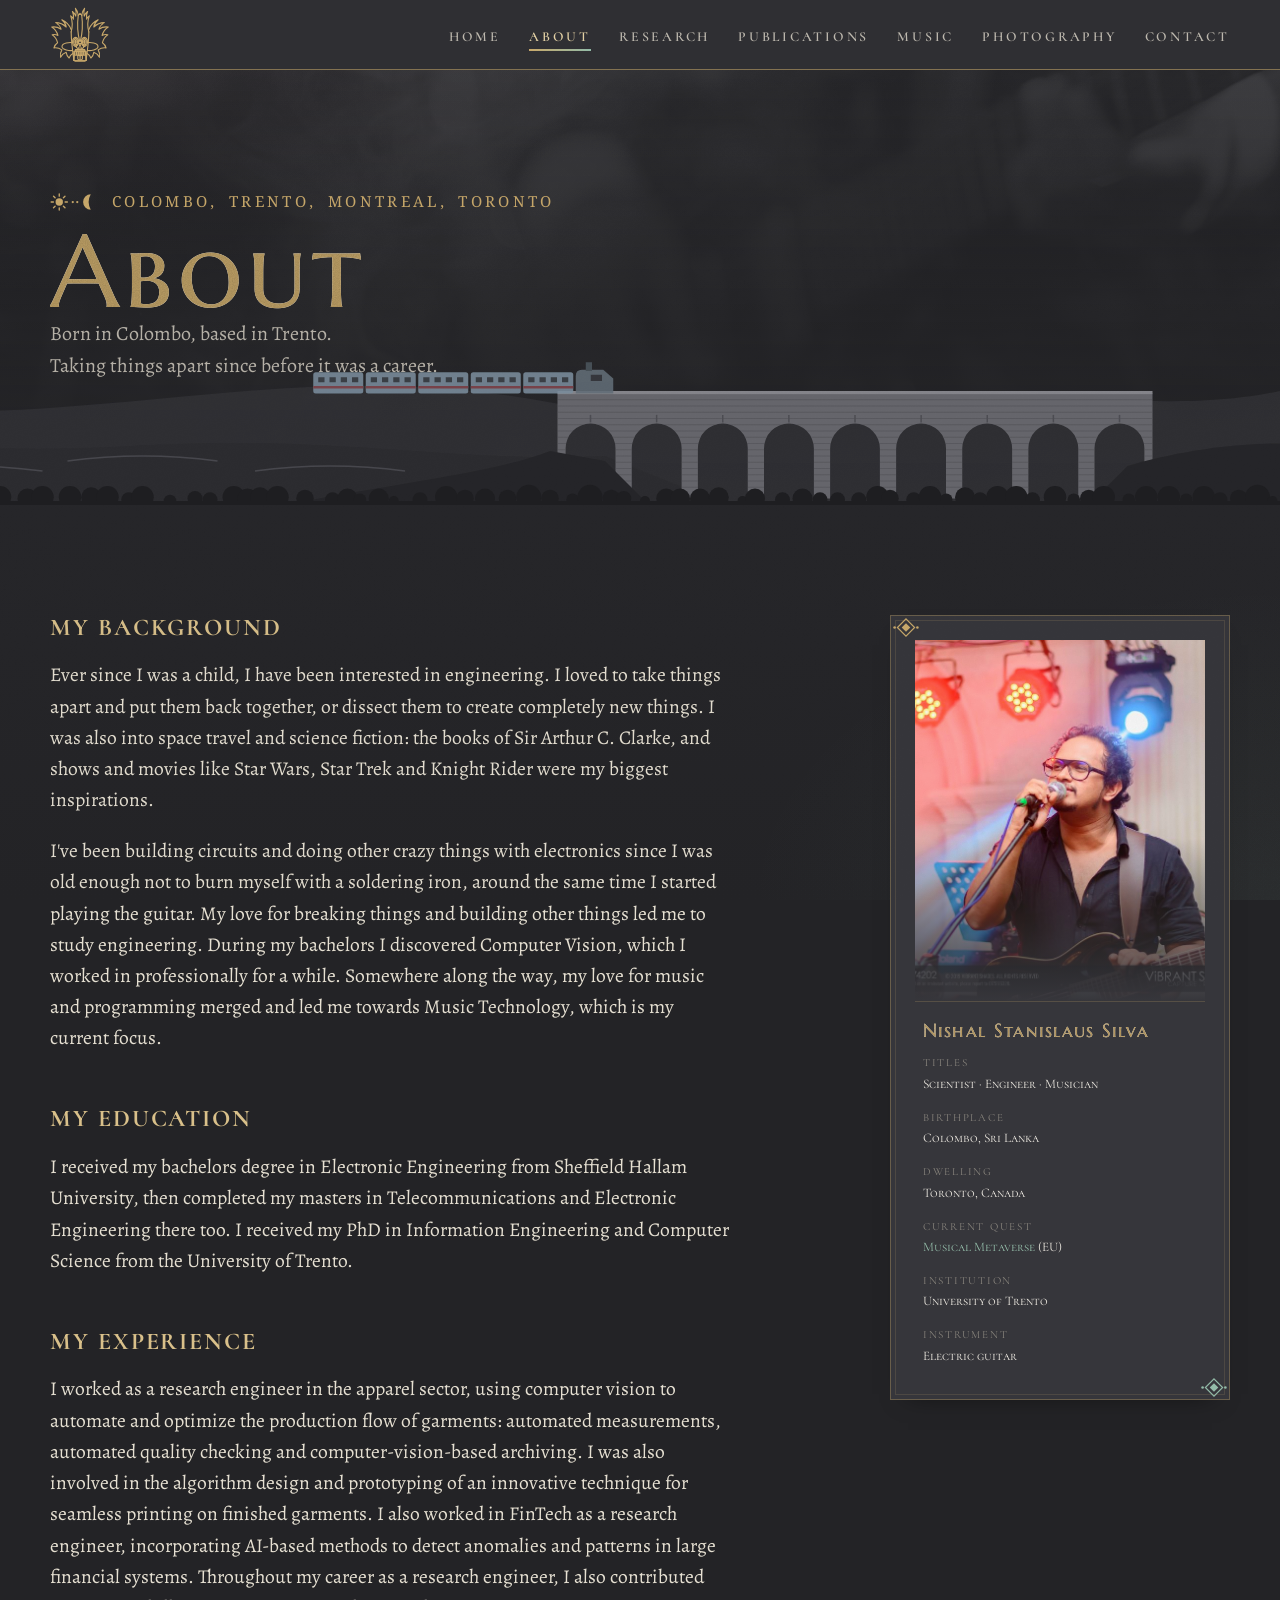
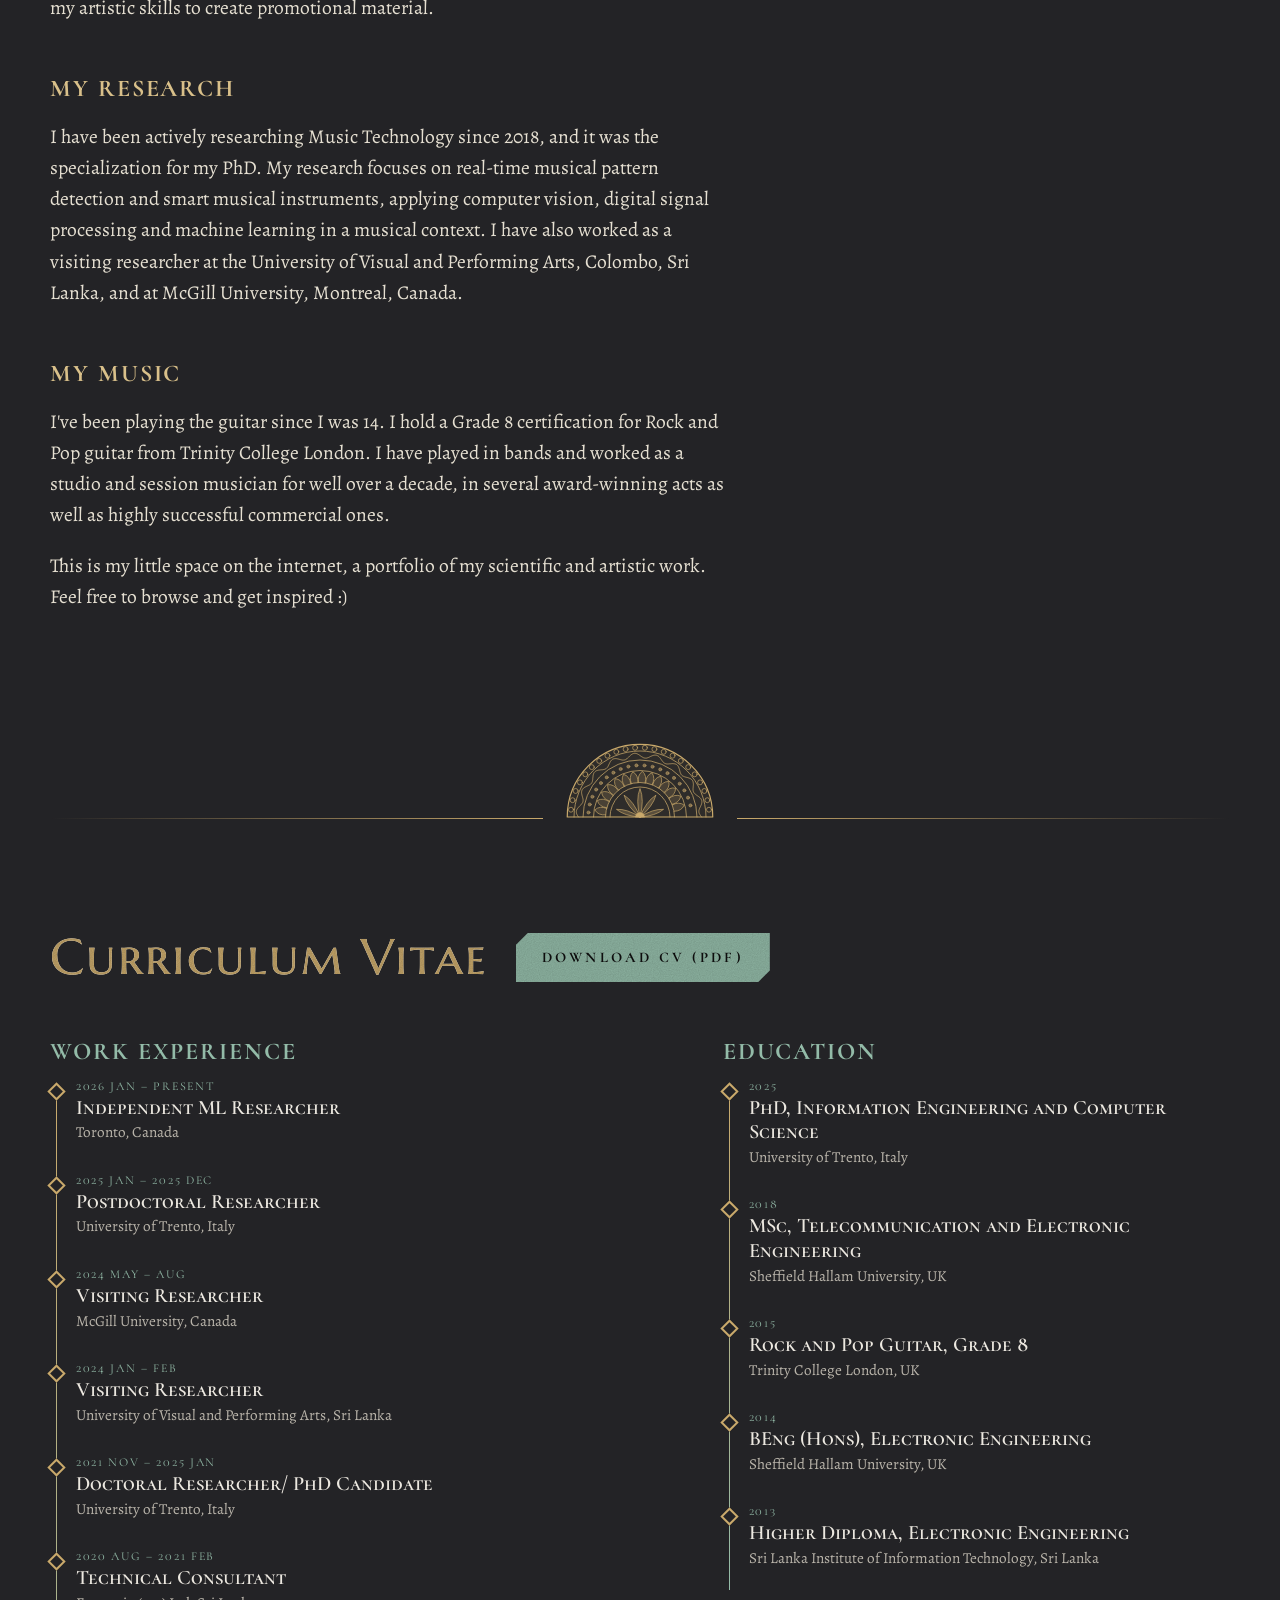
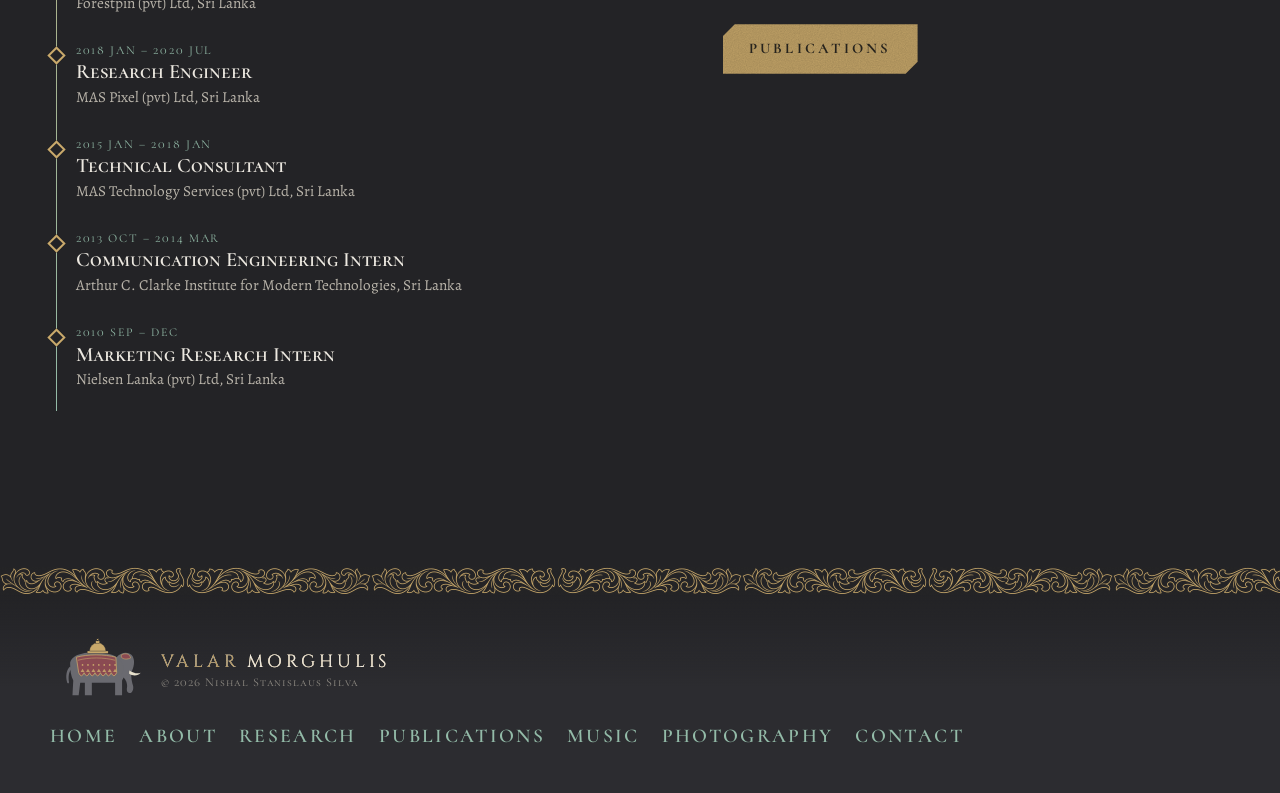
==== commit 157082d6: "changes" ====
--- a/about.html
+++ b/about.html
@@ -124,6 +124,11 @@
                 <div class="where">University of Visual and Performing Arts, Sri Lanka</div>
               </li>
               <li>
+                <div class="when">2021 Nov – 2025 Jan</div>
+                <div class="what">Doctoral Researcher/ PhD Candidate</div>
+                <div class="where">University of Trento, Italy</div>
+              </li>
+              <li>
                 <div class="when">2020 Aug – 2021 Feb</div>
                 <div class="what">Technical Consultant</div>
                 <div class="where">Forestpin (pvt) Ltd, Sri Lanka</div>
